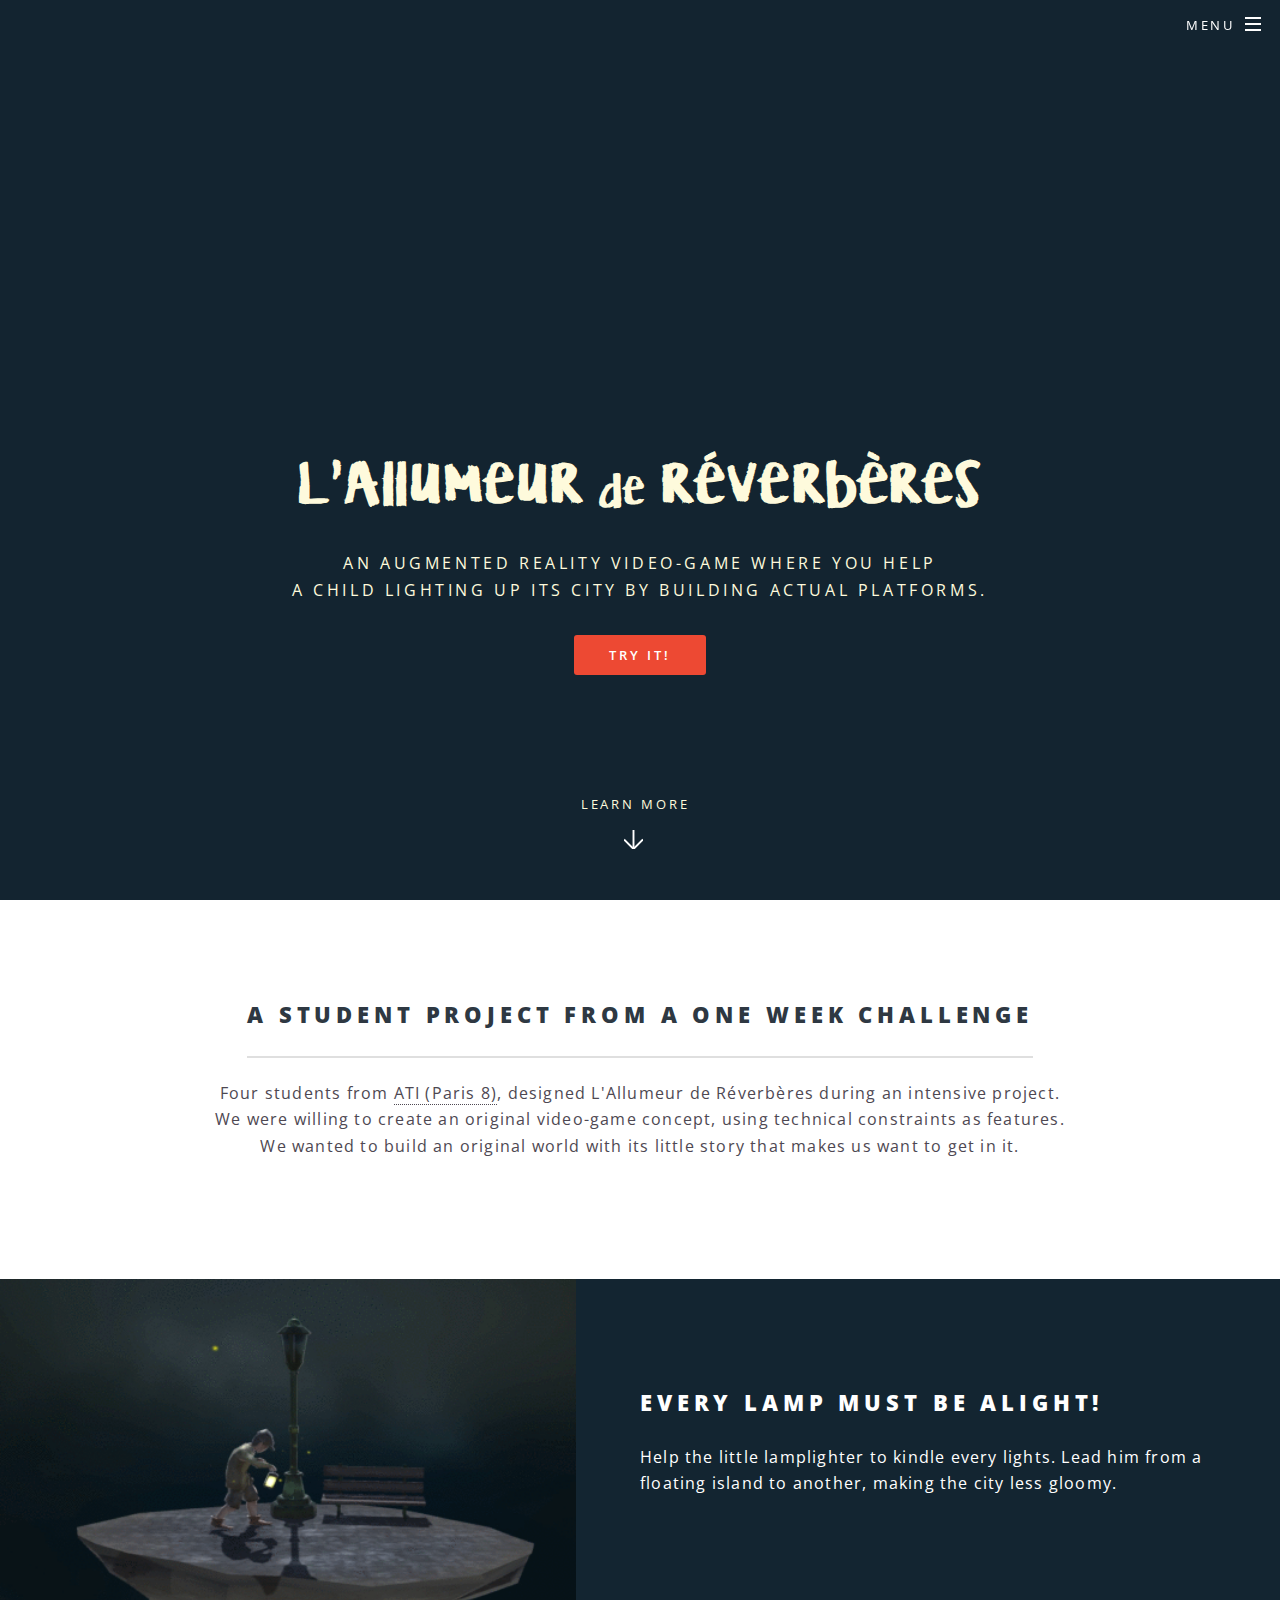
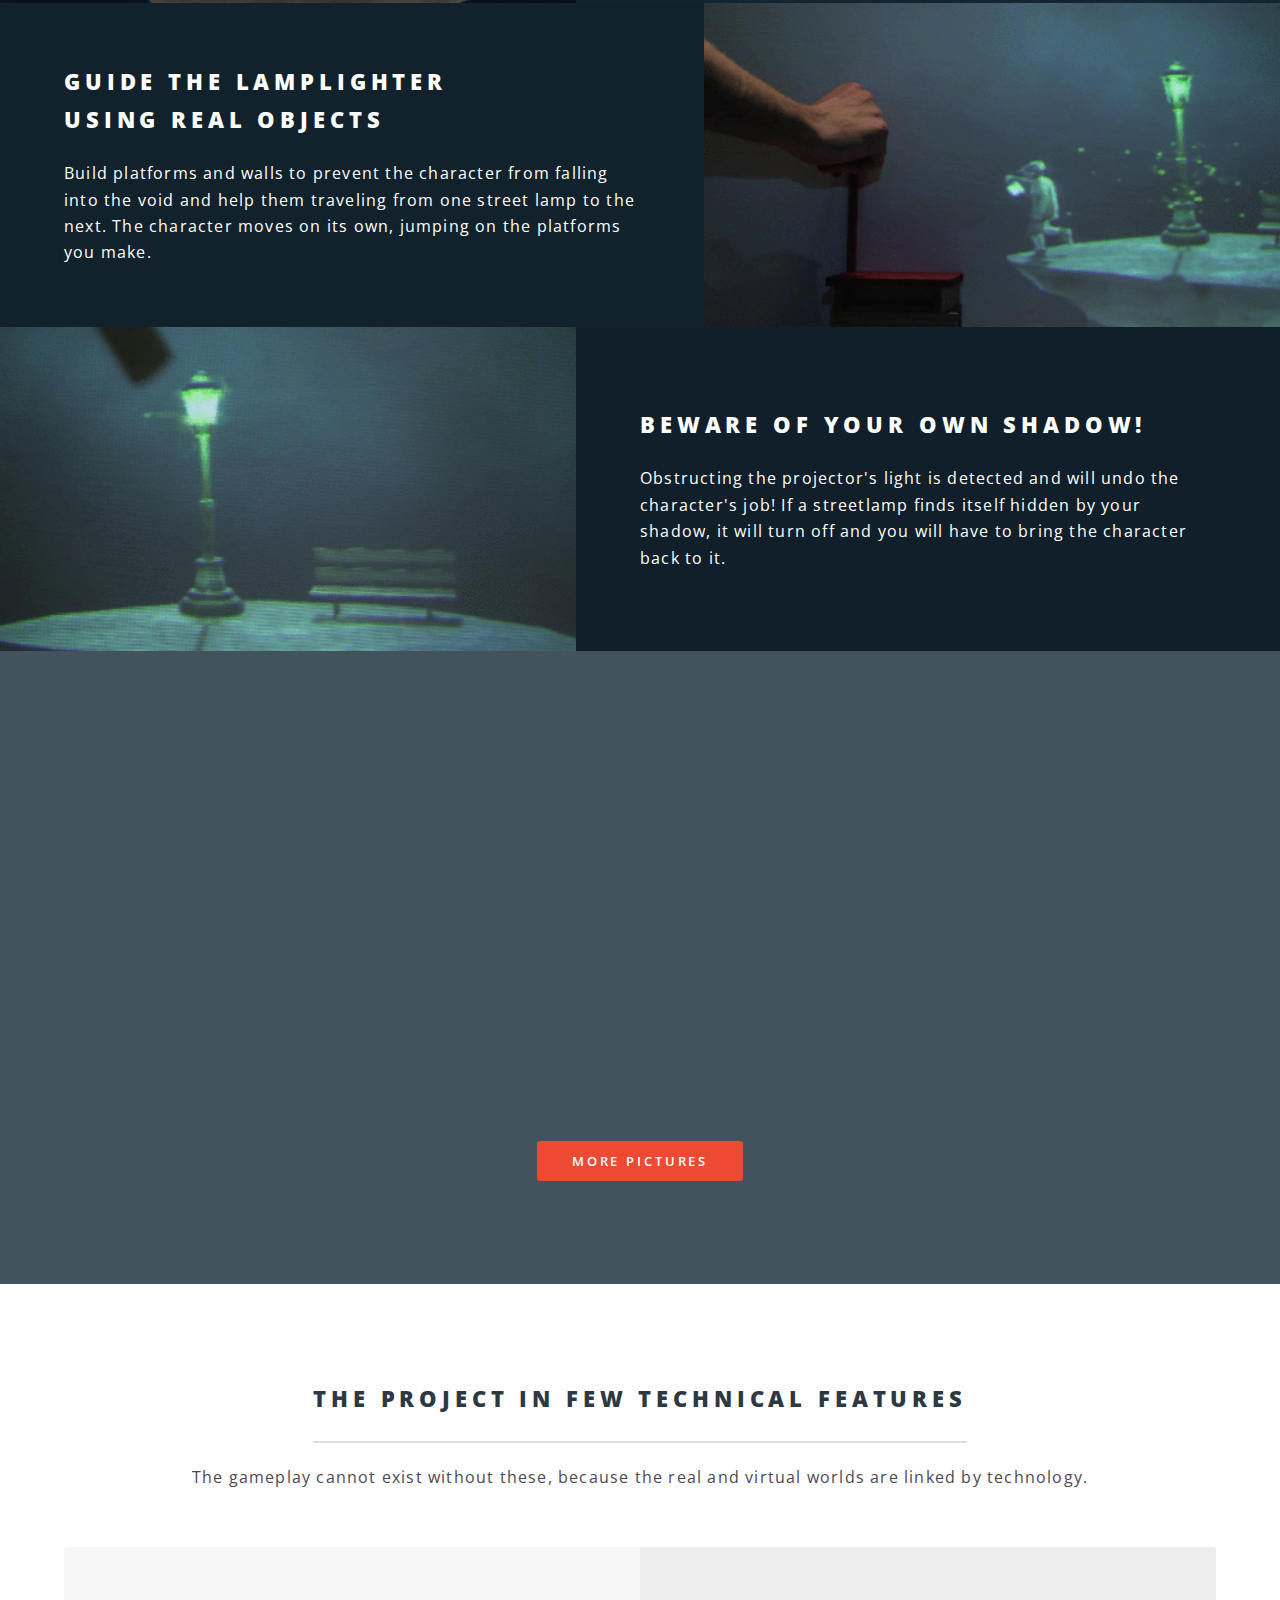
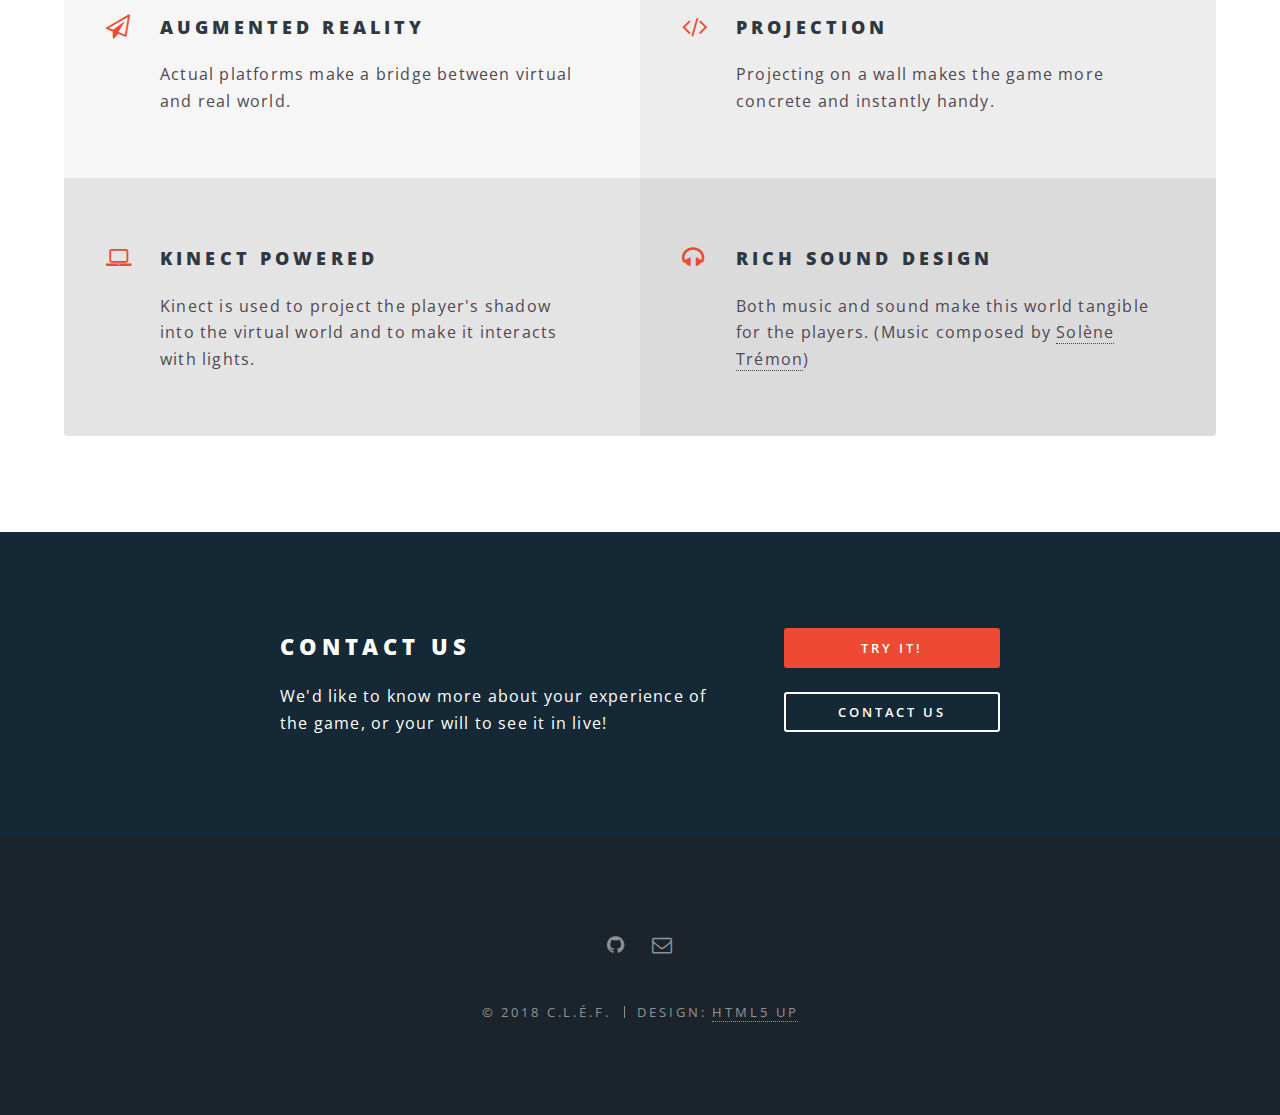
==== index.html @ 4278e93d "Add video" ====
<!DOCTYPE HTML>
<html>
	<head>
		<title>L'Allumeur de réverbères</title>
		<meta charset="utf-8" />
		<meta name="viewport" content="width=device-width, initial-scale=1" />
		<!--[if lte IE 8]><script src="assets/js/ie/html5shiv.js"></script><![endif]-->
		<link rel="stylesheet" href="assets/css/main.css" />
		<!--[if lte IE 8]><link rel="stylesheet" href="assets/css/ie8.css" /><![endif]-->
		<!--[if lte IE 9]><link rel="stylesheet" href="assets/css/ie9.css" /><![endif]-->

		<link rel="apple-touch-icon" sizes="120x120" href="/apple-touch-icon.png">
		<link rel="icon" type="image/png" sizes="32x32" href="/favicon-32x32.png">
		<link rel="icon" type="image/png" sizes="16x16" href="/favicon-16x16.png">
		<link rel="manifest" href="/site.webmanifest">
		<link rel="mask-icon" href="/safari-pinned-tab.svg" color="#27292b">
		<meta name="msapplication-TileColor" content="#27292b">
		<meta name="theme-color" content="#091026">
	</head>
	<body class="landing">

		<!-- Page Wrapper -->
			<div id="page-wrapper">

				<!-- Header -->
					<header id="header" class="alt">
						<h1><a href="index.html">L'Allumeur de réverbères</a></h1>
						<nav id="nav">
							<ul>
								<li class="special">
									<a href="#menu" class="menuToggle"><span>Menu</span></a>
									<div id="menu">
										<ul>
											<li><a href="index.html">Home</a></li>
											<li><a href="pictures.html">Pictures</a></li>
											<li><a href="tryit.html">Try it</a></li>
											<!--<li><a href="press.html">Press</a></li>-->
											<li><a href="index.html#cta">Contact</a></li>
										</ul>
									</div>
								</li>
							</ul>
						</nav>
					</header>

				<!-- Banner -->
					<section id="banner">
						<div class="inner">
							<h2>L'Allumeur <span class="smaller">de</span> réverbères</h2>
							<p>An augmented reality video-game where you help<br/>
							a child lighting up its city by building actual platforms.</p>
							<ul class="actions">
								<li><a href="tryit.html" class="button special">Try it!</a></li>
							</ul>
						</div>
						<a href="#one" class="more scrolly">Learn More</a>
					</section>

				<!-- One -->
					<section id="one" class="wrapper style5 special">
						<div class="inner">
							<header class="major">
								<h2>A student project from a one week challenge</h2>
								<p>Four students from <a href="http://www.ati-paris8.fr/">ATI (Paris 8)</a>, designed L'Allumeur de Réverbères during an intensive project.<br />
								We were willing to create an original video-game concept, using technical constraints as features.<br />
                                We wanted to build an original world with its little story that makes us want to get in it.</p>
							</header>
						</div>
					</section>

				<!-- Two -->
					<section id="two" class="wrapper alt style2">
						<section class="spotlight">
							<div class="image"><img src="images/allume.gif" alt="" /></div><div class="content">
								<h2>Every lamp must be alight!</h2>
								<p>Help the little lamplighter to kindle every lights. Lead him from a floating island to another, making the city less gloomy.</p>
							</div>
						</section>
						<section class="spotlight">
							<div class="image"><img src="images/demi-tour.gif" alt="" /></div><div class="content">
								<h2>Guide the lamplighter<br/>using real objects</h2>
								<p>Build platforms and walls to prevent the character from falling into the void and help them traveling from one street lamp to the next. The character moves on its own, jumping on the platforms you make.</p>
							</div>
						</section>
						<section class="spotlight">
							<div class="image"><img src="images/extinction.gif" alt="" /></div><div class="content">
								<h2>Beware of your own shadow!</h2>
								<p>Obstructing the projector's light is detected and will undo the character's job! If a streetlamp finds itself hidden by your shadow, it will turn off and you will have to bring the character back to it.</p>
							</div>
						</section>
					</section>

					<section id="two" class="wrapper special style4white">
						<section>
							<iframe src="https://player.vimeo.com/video/255038042" width="640" height="360" frameborder="0" webkitallowfullscreen mozallowfullscreen allowfullscreen></iframe>

							<p><br/><a href="pictures.html" class="button special">More Pictures</a></p>
						</section>
					</section>

				<!-- Three -->
					<section id="three" class="wrapper style5 special">
						<div class="inner">
							<header class="major">
								<h2>The project in few technical features</h2>
								<p>The gameplay cannot exist without these, because the real and virtual worlds are linked by technology.</p>
							</header>
							<ul class="features">
								<li class="icon fa-paper-plane-o">
									<h3>Augmented Reality</h3>
									<p>Actual platforms make a bridge between virtual and real world.</p>
								</li>
								<li class="icon fa-code">
									<h3>Projection</h3>
									<p>Projecting on a wall makes the game more concrete and instantly handy.</p>
								</li>
								<li class="icon fa-laptop">
									<h3>Kinect powered</h3>
									<p>Kinect is used to project the player's shadow into the virtual world and to make it interacts with lights.</p>
								</li>
								<li class="icon fa-headphones">
									<h3>Rich sound design</h3>
									<p>Both music and sound make this world tangible for the players. (Music composed by <a href="https://soundcloud.com/la-sauvage-music" >Solène Trémon</a>)</p>
								</li>
								<!--<li class="icon fa-heart-o">
									<h3>Aenean Primis</h3>
									<p>Augue consectetur sed interdum imperdiet et ipsum. Mauris lorem tincidunt nullam amet leo Aenean ligula consequat consequat.</p>
								</li>
								<li class="icon fa-flag-o">
									<h3>Tortor Ut</h3>
									<p>Augue consectetur sed interdum imperdiet et ipsum. Mauris lorem tincidunt nullam amet leo Aenean ligula consequat consequat.</p>
								</li>-->
							</ul>
						</div>
					</section>

				<!-- CTA -->
					<section id="cta" class="wrapper style4">
						<div class="inner">
							<header>
								<h2>Contact us</h2>
								<p>We'd like to know more about your experience of the game, or your will to see it in live!</p>
							</header>
							<ul class="actions vertical">
								<li><a href="#" class="button fit special">Try it!</a></li>
								<li><a href="mailto:elie.michel@exppad.com?subject=[Reverbere]" class="button fit">Contact us</a></li>
							</ul>
						</div>
					</section>

				<!-- Footer -->
					<footer id="footer">
						<ul class="icons">
							<li><a href="https://github.com/LAllumeurDeReverberes/Website" class="icon style2 fa-github"><span class="label">GitHub</span></a></li>
							<li><a href="mailto:elie.michel@exppad.com?subject=[Reverbere]" class="icon fa-envelope-o"><span class="label">Email</span></a></li>
						</ul>
						<ul class="copyright">
							<li>&copy; 2018 C.L.É.F.</li><li>Design: <a href="http://html5up.net">HTML5 UP</a></li>
						</ul>
					</footer>

			</div>

		<!-- Scripts -->
			<script src="assets/js/jquery.min.js"></script>
			<script src="assets/js/jquery.scrollex.min.js"></script>
			<script src="assets/js/jquery.scrolly.min.js"></script>
			<script src="assets/js/skel.min.js"></script>
			<script src="assets/js/util.js"></script>
			<!--[if lte IE 8]><script src="assets/js/ie/respond.min.js"></script><![endif]-->
			<script src="assets/js/main.js"></script>

	</body>
</html>
---- assets/css/main.css ----
@import url(font-awesome.min.css);
@import url(font-lifeismessy.css);
@import url(lightbox.css);
@import url("https://fonts.googleapis.com/css?family=Open+Sans:400,400italic,600,600italic,800,800italic");

/*
	Spectral by HTML5 UP
	html5up.net | @ajlkn
	Free for personal and commercial use under the CCA 3.0 license (html5up.net/license)
*/

/* Reset */

	html, body, div, span, applet, object, iframe, h1, h2, h3, h4, h5, h6, p, blockquote, pre, a, abbr, acronym, address, big, cite, code, del, dfn, em, img, ins, kbd, q, s, samp, small, strike, strong, sub, sup, tt, var, b, u, i, center, dl, dt, dd, ol, ul, li, fieldset, form, label, legend, table, caption, tbody, tfoot, thead, tr, th, td, article, aside, canvas, details, embed, figure, figcaption, footer, header, hgroup, menu, nav, output, ruby, section, summary, time, mark, audio, video {
		margin: 0;
		padding: 0;
		border: 0;
		font-size: 100%;
		font: inherit;
		vertical-align: baseline;
	}

	article, aside, details, figcaption, figure, footer, header, hgroup, menu, nav, section {
		display: block;
	}

	body {
		line-height: 1;
	}

	ol, ul {
		list-style: none;
	}

	blockquote, q {
		quotes: none;
	}

	blockquote:before, blockquote:after, q:before, q:after {
		content: '';
		content: none;
	}

	table {
		border-collapse: collapse;
		border-spacing: 0;
	}

	body {
		-webkit-text-size-adjust: none;
	}

/* Box Model */

	*, *:before, *:after {
		-moz-box-sizing: border-box;
		-webkit-box-sizing: border-box;
		box-sizing: border-box;
	}

/* Grid */

	.row {
		border-bottom: solid 1px transparent;
		-moz-box-sizing: border-box;
		-webkit-box-sizing: border-box;
		box-sizing: border-box;
	}

	.row > * {
		float: left;
		-moz-box-sizing: border-box;
		-webkit-box-sizing: border-box;
		box-sizing: border-box;
	}

	.row:after, .row:before {
		content: '';
		display: block;
		clear: both;
		height: 0;
	}

	.row.uniform > * > :first-child {
		margin-top: 0;
	}

	.row.uniform > * > :last-child {
		margin-bottom: 0;
	}

	.row.\30 \25 > * {
		padding: 0 0 0 0em;
	}

	.row.\30 \25 {
		margin: 0 0 -1px 0em;
	}

	.row.uniform.\30 \25 > * {
		padding: 0em 0 0 0em;
	}

	.row.uniform.\30 \25 {
		margin: 0em 0 -1px 0em;
	}

	.row > * {
		padding: 0 0 0 1.5em;
	}

	.row {
		margin: 0 0 -1px -1.5em;
	}

	.row.uniform > * {
		padding: 1.5em 0 0 1.5em;
	}

	.row.uniform {
		margin: -1.5em 0 -1px -1.5em;
	}

	.row.\32 00\25 > * {
		padding: 0 0 0 3em;
	}

	.row.\32 00\25 {
		margin: 0 0 -1px -3em;
	}

	.row.uniform.\32 00\25 > * {
		padding: 3em 0 0 3em;
	}

	.row.uniform.\32 00\25 {
		margin: -3em 0 -1px -3em;
	}

	.row.\31 50\25 > * {
		padding: 0 0 0 2.25em;
	}

	.row.\31 50\25 {
		margin: 0 0 -1px -2.25em;
	}

	.row.uniform.\31 50\25 > * {
		padding: 2.25em 0 0 2.25em;
	}

	.row.uniform.\31 50\25 {
		margin: -2.25em 0 -1px -2.25em;
	}

	.row.\35 0\25 > * {
		padding: 0 0 0 0.75em;
	}

	.row.\35 0\25 {
		margin: 0 0 -1px -0.75em;
	}

	.row.uniform.\35 0\25 > * {
		padding: 0.75em 0 0 0.75em;
	}

	.row.uniform.\35 0\25 {
		margin: -0.75em 0 -1px -0.75em;
	}

	.row.\32 5\25 > * {
		padding: 0 0 0 0.375em;
	}

	.row.\32 5\25 {
		margin: 0 0 -1px -0.375em;
	}

	.row.uniform.\32 5\25 > * {
		padding: 0.375em 0 0 0.375em;
	}

	.row.uniform.\32 5\25 {
		margin: -0.375em 0 -1px -0.375em;
	}

	.\31 2u, .\31 2u\24 {
		width: 100%;
		clear: none;
		margin-left: 0;
	}

	.\31 1u, .\31 1u\24 {
		width: 91.6666666667%;
		clear: none;
		margin-left: 0;
	}

	.\31 0u, .\31 0u\24 {
		width: 83.3333333333%;
		clear: none;
		margin-left: 0;
	}

	.\39 u, .\39 u\24 {
		width: 75%;
		clear: none;
		margin-left: 0;
	}

	.\38 u, .\38 u\24 {
		width: 66.6666666667%;
		clear: none;
		margin-left: 0;
	}

	.\37 u, .\37 u\24 {
		width: 58.3333333333%;
		clear: none;
		margin-left: 0;
	}

	.\36 u, .\36 u\24 {
		width: 50%;
		clear: none;
		margin-left: 0;
	}

	.\35 u, .\35 u\24 {
		width: 41.6666666667%;
		clear: none;
		margin-left: 0;
	}

	.\34 u, .\34 u\24 {
		width: 33.3333333333%;
		clear: none;
		margin-left: 0;
	}

	.\33 u, .\33 u\24 {
		width: 25%;
		clear: none;
		margin-left: 0;
	}

	.\32 u, .\32 u\24 {
		width: 16.6666666667%;
		clear: none;
		margin-left: 0;
	}

	.\31 u, .\31 u\24 {
		width: 8.3333333333%;
		clear: none;
		margin-left: 0;
	}

	.\31 2u\24 + *,
	.\31 1u\24 + *,
	.\31 0u\24 + *,
	.\39 u\24 + *,
	.\38 u\24 + *,
	.\37 u\24 + *,
	.\36 u\24 + *,
	.\35 u\24 + *,
	.\34 u\24 + *,
	.\33 u\24 + *,
	.\32 u\24 + *,
	.\31 u\24 + * {
		clear: left;
	}

	.\-11u {
		margin-left: 91.66667%;
	}

	.\-10u {
		margin-left: 83.33333%;
	}

	.\-9u {
		margin-left: 75%;
	}

	.\-8u {
		margin-left: 66.66667%;
	}

	.\-7u {
		margin-left: 58.33333%;
	}

	.\-6u {
		margin-left: 50%;
	}

	.\-5u {
		margin-left: 41.66667%;
	}

	.\-4u {
		margin-left: 33.33333%;
	}

	.\-3u {
		margin-left: 25%;
	}

	.\-2u {
		margin-left: 16.66667%;
	}

	.\-1u {
		margin-left: 8.33333%;
	}

	@media screen and (max-width: 1680px) {

		.row > * {
			padding: 0 0 0 1.5em;
		}

		.row {
			margin: 0 0 -1px -1.5em;
		}

		.row.uniform > * {
			padding: 1.5em 0 0 1.5em;
		}

		.row.uniform {
			margin: -1.5em 0 -1px -1.5em;
		}

		.row.\32 00\25 > * {
			padding: 0 0 0 3em;
		}

		.row.\32 00\25 {
			margin: 0 0 -1px -3em;
		}

		.row.uniform.\32 00\25 > * {
			padding: 3em 0 0 3em;
		}

		.row.uniform.\32 00\25 {
			margin: -3em 0 -1px -3em;
		}

		.row.\31 50\25 > * {
			padding: 0 0 0 2.25em;
		}

		.row.\31 50\25 {
			margin: 0 0 -1px -2.25em;
		}

		.row.uniform.\31 50\25 > * {
			padding: 2.25em 0 0 2.25em;
		}

		.row.uniform.\31 50\25 {
			margin: -2.25em 0 -1px -2.25em;
		}

		.row.\35 0\25 > * {
			padding: 0 0 0 0.75em;
		}

		.row.\35 0\25 {
			margin: 0 0 -1px -0.75em;
		}

		.row.uniform.\35 0\25 > * {
			padding: 0.75em 0 0 0.75em;
		}

		.row.uniform.\35 0\25 {
			margin: -0.75em 0 -1px -0.75em;
		}

		.row.\32 5\25 > * {
			padding: 0 0 0 0.375em;
		}

		.row.\32 5\25 {
			margin: 0 0 -1px -0.375em;
		}

		.row.uniform.\32 5\25 > * {
			padding: 0.375em 0 0 0.375em;
		}

		.row.uniform.\32 5\25 {
			margin: -0.375em 0 -1px -0.375em;
		}

		.\31 2u\28xlarge\29, .\31 2u\24\28xlarge\29 {
			width: 100%;
			clear: none;
			margin-left: 0;
		}

		.\31 1u\28xlarge\29, .\31 1u\24\28xlarge\29 {
			width: 91.6666666667%;
			clear: none;
			margin-left: 0;
		}

		.\31 0u\28xlarge\29, .\31 0u\24\28xlarge\29 {
			width: 83.3333333333%;
			clear: none;
			margin-left: 0;
		}

		.\39 u\28xlarge\29, .\39 u\24\28xlarge\29 {
			width: 75%;
			clear: none;
			margin-left: 0;
		}

		.\38 u\28xlarge\29, .\38 u\24\28xlarge\29 {
			width: 66.6666666667%;
			clear: none;
			margin-left: 0;
		}

		.\37 u\28xlarge\29, .\37 u\24\28xlarge\29 {
			width: 58.3333333333%;
			clear: none;
			margin-left: 0;
		}

		.\36 u\28xlarge\29, .\36 u\24\28xlarge\29 {
			width: 50%;
			clear: none;
			margin-left: 0;
		}

		.\35 u\28xlarge\29, .\35 u\24\28xlarge\29 {
			width: 41.6666666667%;
			clear: none;
			margin-left: 0;
		}

		.\34 u\28xlarge\29, .\34 u\24\28xlarge\29 {
			width: 33.3333333333%;
			clear: none;
			margin-left: 0;
		}

		.\33 u\28xlarge\29, .\33 u\24\28xlarge\29 {
			width: 25%;
			clear: none;
			margin-left: 0;
		}

		.\32 u\28xlarge\29, .\32 u\24\28xlarge\29 {
			width: 16.6666666667%;
			clear: none;
			margin-left: 0;
		}

		.\31 u\28xlarge\29, .\31 u\24\28xlarge\29 {
			width: 8.3333333333%;
			clear: none;
			margin-left: 0;
		}

		.\31 2u\24\28xlarge\29 + *,
		.\31 1u\24\28xlarge\29 + *,
		.\31 0u\24\28xlarge\29 + *,
		.\39 u\24\28xlarge\29 + *,
		.\38 u\24\28xlarge\29 + *,
		.\37 u\24\28xlarge\29 + *,
		.\36 u\24\28xlarge\29 + *,
		.\35 u\24\28xlarge\29 + *,
		.\34 u\24\28xlarge\29 + *,
		.\33 u\24\28xlarge\29 + *,
		.\32 u\24\28xlarge\29 + *,
		.\31 u\24\28xlarge\29 + * {
			clear: left;
		}

		.\-11u\28xlarge\29 {
			margin-left: 91.66667%;
		}

		.\-10u\28xlarge\29 {
			margin-left: 83.33333%;
		}

		.\-9u\28xlarge\29 {
			margin-left: 75%;
		}

		.\-8u\28xlarge\29 {
			margin-left: 66.66667%;
		}

		.\-7u\28xlarge\29 {
			margin-left: 58.33333%;
		}

		.\-6u\28xlarge\29 {
			margin-left: 50%;
		}

		.\-5u\28xlarge\29 {
			margin-left: 41.66667%;
		}

		.\-4u\28xlarge\29 {
			margin-left: 33.33333%;
		}

		.\-3u\28xlarge\29 {
			margin-left: 25%;
		}

		.\-2u\28xlarge\29 {
			margin-left: 16.66667%;
		}

		.\-1u\28xlarge\29 {
			margin-left: 8.33333%;
		}

	}

	@media screen and (max-width: 1280px) {

		.row > * {
			padding: 0 0 0 1.5em;
		}

		.row {
			margin: 0 0 -1px -1.5em;
		}

		.row.uniform > * {
			padding: 1.5em 0 0 1.5em;
		}

		.row.uniform {
			margin: -1.5em 0 -1px -1.5em;
		}

		.row.\32 00\25 > * {
			padding: 0 0 0 3em;
		}

		.row.\32 00\25 {
			margin: 0 0 -1px -3em;
		}

		.row.uniform.\32 00\25 > * {
			padding: 3em 0 0 3em;
		}

		.row.uniform.\32 00\25 {
			margin: -3em 0 -1px -3em;
		}

		.row.\31 50\25 > * {
			padding: 0 0 0 2.25em;
		}

		.row.\31 50\25 {
			margin: 0 0 -1px -2.25em;
		}

		.row.uniform.\31 50\25 > * {
			padding: 2.25em 0 0 2.25em;
		}

		.row.uniform.\31 50\25 {
			margin: -2.25em 0 -1px -2.25em;
		}

		.row.\35 0\25 > * {
			padding: 0 0 0 0.75em;
		}

		.row.\35 0\25 {
			margin: 0 0 -1px -0.75em;
		}

		.row.uniform.\35 0\25 > * {
			padding: 0.75em 0 0 0.75em;
		}

		.row.uniform.\35 0\25 {
			margin: -0.75em 0 -1px -0.75em;
		}

		.row.\32 5\25 > * {
			padding: 0 0 0 0.375em;
		}

		.row.\32 5\25 {
			margin: 0 0 -1px -0.375em;
		}

		.row.uniform.\32 5\25 > * {
			padding: 0.375em 0 0 0.375em;
		}

		.row.uniform.\32 5\25 {
			margin: -0.375em 0 -1px -0.375em;
		}

		.\31 2u\28large\29, .\31 2u\24\28large\29 {
			width: 100%;
			clear: none;
			margin-left: 0;
		}

		.\31 1u\28large\29, .\31 1u\24\28large\29 {
			width: 91.6666666667%;
			clear: none;
			margin-left: 0;
		}

		.\31 0u\28large\29, .\31 0u\24\28large\29 {
			width: 83.3333333333%;
			clear: none;
			margin-left: 0;
		}

		.\39 u\28large\29, .\39 u\24\28large\29 {
			width: 75%;
			clear: none;
			margin-left: 0;
		}

		.\38 u\28large\29, .\38 u\24\28large\29 {
			width: 66.6666666667%;
			clear: none;
			margin-left: 0;
		}

		.\37 u\28large\29, .\37 u\24\28large\29 {
			width: 58.3333333333%;
			clear: none;
			margin-left: 0;
		}

		.\36 u\28large\29, .\36 u\24\28large\29 {
			width: 50%;
			clear: none;
			margin-left: 0;
		}

		.\35 u\28large\29, .\35 u\24\28large\29 {
			width: 41.6666666667%;
			clear: none;
			margin-left: 0;
		}

		.\34 u\28large\29, .\34 u\24\28large\29 {
			width: 33.3333333333%;
			clear: none;
			margin-left: 0;
		}

		.\33 u\28large\29, .\33 u\24\28large\29 {
			width: 25%;
			clear: none;
			margin-left: 0;
		}

		.\32 u\28large\29, .\32 u\24\28large\29 {
			width: 16.6666666667%;
			clear: none;
			margin-left: 0;
		}

		.\31 u\28large\29, .\31 u\24\28large\29 {
			width: 8.3333333333%;
			clear: none;
			margin-left: 0;
		}

		.\31 2u\24\28large\29 + *,
		.\31 1u\24\28large\29 + *,
		.\31 0u\24\28large\29 + *,
		.\39 u\24\28large\29 + *,
		.\38 u\24\28large\29 + *,
		.\37 u\24\28large\29 + *,
		.\36 u\24\28large\29 + *,
		.\35 u\24\28large\29 + *,
		.\34 u\24\28large\29 + *,
		.\33 u\24\28large\29 + *,
		.\32 u\24\28large\29 + *,
		.\31 u\24\28large\29 + * {
			clear: left;
		}

		.\-11u\28large\29 {
			margin-left: 91.66667%;
		}

		.\-10u\28large\29 {
			margin-left: 83.33333%;
		}

		.\-9u\28large\29 {
			margin-left: 75%;
		}

		.\-8u\28large\29 {
			margin-left: 66.66667%;
		}

		.\-7u\28large\29 {
			margin-left: 58.33333%;
		}

		.\-6u\28large\29 {
			margin-left: 50%;
		}

		.\-5u\28large\29 {
			margin-left: 41.66667%;
		}

		.\-4u\28large\29 {
			margin-left: 33.33333%;
		}

		.\-3u\28large\29 {
			margin-left: 25%;
		}

		.\-2u\28large\29 {
			margin-left: 16.66667%;
		}

		.\-1u\28large\29 {
			margin-left: 8.33333%;
		}

	}

	@media screen and (max-width: 980px) {

		.row > * {
			padding: 0 0 0 1.5em;
		}

		.row {
			margin: 0 0 -1px -1.5em;
		}

		.row.uniform > * {
			padding: 1.5em 0 0 1.5em;
		}

		.row.uniform {
			margin: -1.5em 0 -1px -1.5em;
		}

		.row.\32 00\25 > * {
			padding: 0 0 0 3em;
		}

		.row.\32 00\25 {
			margin: 0 0 -1px -3em;
		}

		.row.uniform.\32 00\25 > * {
			padding: 3em 0 0 3em;
		}

		.row.uniform.\32 00\25 {
			margin: -3em 0 -1px -3em;
		}

		.row.\31 50\25 > * {
			padding: 0 0 0 2.25em;
		}

		.row.\31 50\25 {
			margin: 0 0 -1px -2.25em;
		}

		.row.uniform.\31 50\25 > * {
			padding: 2.25em 0 0 2.25em;
		}

		.row.uniform.\31 50\25 {
			margin: -2.25em 0 -1px -2.25em;
		}

		.row.\35 0\25 > * {
			padding: 0 0 0 0.75em;
		}

		.row.\35 0\25 {
			margin: 0 0 -1px -0.75em;
		}

		.row.uniform.\35 0\25 > * {
			padding: 0.75em 0 0 0.75em;
		}

		.row.uniform.\35 0\25 {
			margin: -0.75em 0 -1px -0.75em;
		}

		.row.\32 5\25 > * {
			padding: 0 0 0 0.375em;
		}

		.row.\32 5\25 {
			margin: 0 0 -1px -0.375em;
		}

		.row.uniform.\32 5\25 > * {
			padding: 0.375em 0 0 0.375em;
		}

		.row.uniform.\32 5\25 {
			margin: -0.375em 0 -1px -0.375em;
		}

		.\31 2u\28medium\29, .\31 2u\24\28medium\29 {
			width: 100%;
			clear: none;
			margin-left: 0;
		}

		.\31 1u\28medium\29, .\31 1u\24\28medium\29 {
			width: 91.6666666667%;
			clear: none;
			margin-left: 0;
		}

		.\31 0u\28medium\29, .\31 0u\24\28medium\29 {
			width: 83.3333333333%;
			clear: none;
			margin-left: 0;
		}

		.\39 u\28medium\29, .\39 u\24\28medium\29 {
			width: 75%;
			clear: none;
			margin-left: 0;
		}

		.\38 u\28medium\29, .\38 u\24\28medium\29 {
			width: 66.6666666667%;
			clear: none;
			margin-left: 0;
		}

		.\37 u\28medium\29, .\37 u\24\28medium\29 {
			width: 58.3333333333%;
			clear: none;
			margin-left: 0;
		}

		.\36 u\28medium\29, .\36 u\24\28medium\29 {
			width: 50%;
			clear: none;
			margin-left: 0;
		}

		.\35 u\28medium\29, .\35 u\24\28medium\29 {
			width: 41.6666666667%;
			clear: none;
			margin-left: 0;
		}

		.\34 u\28medium\29, .\34 u\24\28medium\29 {
			width: 33.3333333333%;
			clear: none;
			margin-left: 0;
		}

		.\33 u\28medium\29, .\33 u\24\28medium\29 {
			width: 25%;
			clear: none;
			margin-left: 0;
		}

		.\32 u\28medium\29, .\32 u\24\28medium\29 {
			width: 16.6666666667%;
			clear: none;
			margin-left: 0;
		}

		.\31 u\28medium\29, .\31 u\24\28medium\29 {
			width: 8.3333333333%;
			clear: none;
			margin-left: 0;
		}

		.\31 2u\24\28medium\29 + *,
		.\31 1u\24\28medium\29 + *,
		.\31 0u\24\28medium\29 + *,
		.\39 u\24\28medium\29 + *,
		.\38 u\24\28medium\29 + *,
		.\37 u\24\28medium\29 + *,
		.\36 u\24\28medium\29 + *,
		.\35 u\24\28medium\29 + *,
		.\34 u\24\28medium\29 + *,
		.\33 u\24\28medium\29 + *,
		.\32 u\24\28medium\29 + *,
		.\31 u\24\28medium\29 + * {
			clear: left;
		}

		.\-11u\28medium\29 {
			margin-left: 91.66667%;
		}

		.\-10u\28medium\29 {
			margin-left: 83.33333%;
		}

		.\-9u\28medium\29 {
			margin-left: 75%;
		}

		.\-8u\28medium\29 {
			margin-left: 66.66667%;
		}

		.\-7u\28medium\29 {
			margin-left: 58.33333%;
		}

		.\-6u\28medium\29 {
			margin-left: 50%;
		}

		.\-5u\28medium\29 {
			margin-left: 41.66667%;
		}

		.\-4u\28medium\29 {
			margin-left: 33.33333%;
		}

		.\-3u\28medium\29 {
			margin-left: 25%;
		}

		.\-2u\28medium\29 {
			margin-left: 16.66667%;
		}

		.\-1u\28medium\29 {
			margin-left: 8.33333%;
		}

	}

	@media screen and (max-width: 736px) {

		.row > * {
			padding: 0 0 0 1.5em;
		}

		.row {
			margin: 0 0 -1px -1.5em;
		}

		.row.uniform > * {
			padding: 1.5em 0 0 1.5em;
		}

		.row.uniform {
			margin: -1.5em 0 -1px -1.5em;
		}

		.row.\32 00\25 > * {
			padding: 0 0 0 3em;
		}

		.row.\32 00\25 {
			margin: 0 0 -1px -3em;
		}

		.row.uniform.\32 00\25 > * {
			padding: 3em 0 0 3em;
		}

		.row.uniform.\32 00\25 {
			margin: -3em 0 -1px -3em;
		}

		.row.\31 50\25 > * {
			padding: 0 0 0 2.25em;
		}

		.row.\31 50\25 {
			margin: 0 0 -1px -2.25em;
		}

		.row.uniform.\31 50\25 > * {
			padding: 2.25em 0 0 2.25em;
		}

		.row.uniform.\31 50\25 {
			margin: -2.25em 0 -1px -2.25em;
		}

		.row.\35 0\25 > * {
			padding: 0 0 0 0.75em;
		}

		.row.\35 0\25 {
			margin: 0 0 -1px -0.75em;
		}

		.row.uniform.\35 0\25 > * {
			padding: 0.75em 0 0 0.75em;
		}

		.row.uniform.\35 0\25 {
			margin: -0.75em 0 -1px -0.75em;
		}

		.row.\32 5\25 > * {
			padding: 0 0 0 0.375em;
		}

		.row.\32 5\25 {
			margin: 0 0 -1px -0.375em;
		}

		.row.uniform.\32 5\25 > * {
			padding: 0.375em 0 0 0.375em;
		}

		.row.uniform.\32 5\25 {
			margin: -0.375em 0 -1px -0.375em;
		}

		.\31 2u\28small\29, .\31 2u\24\28small\29 {
			width: 100%;
			clear: none;
			margin-left: 0;
		}

		.\31 1u\28small\29, .\31 1u\24\28small\29 {
			width: 91.6666666667%;
			clear: none;
			margin-left: 0;
		}

		.\31 0u\28small\29, .\31 0u\24\28small\29 {
			width: 83.3333333333%;
			clear: none;
			margin-left: 0;
		}

		.\39 u\28small\29, .\39 u\24\28small\29 {
			width: 75%;
			clear: none;
			margin-left: 0;
		}

		.\38 u\28small\29, .\38 u\24\28small\29 {
			width: 66.6666666667%;
			clear: none;
			margin-left: 0;
		}

		.\37 u\28small\29, .\37 u\24\28small\29 {
			width: 58.3333333333%;
			clear: none;
			margin-left: 0;
		}

		.\36 u\28small\29, .\36 u\24\28small\29 {
			width: 50%;
			clear: none;
			margin-left: 0;
		}

		.\35 u\28small\29, .\35 u\24\28small\29 {
			width: 41.6666666667%;
			clear: none;
			margin-left: 0;
		}

		.\34 u\28small\29, .\34 u\24\28small\29 {
			width: 33.3333333333%;
			clear: none;
			margin-left: 0;
		}

		.\33 u\28small\29, .\33 u\24\28small\29 {
			width: 25%;
			clear: none;
			margin-left: 0;
		}

		.\32 u\28small\29, .\32 u\24\28small\29 {
			width: 16.6666666667%;
			clear: none;
			margin-left: 0;
		}

		.\31 u\28small\29, .\31 u\24\28small\29 {
			width: 8.3333333333%;
			clear: none;
			margin-left: 0;
		}

		.\31 2u\24\28small\29 + *,
		.\31 1u\24\28small\29 + *,
		.\31 0u\24\28small\29 + *,
		.\39 u\24\28small\29 + *,
		.\38 u\24\28small\29 + *,
		.\37 u\24\28small\29 + *,
		.\36 u\24\28small\29 + *,
		.\35 u\24\28small\29 + *,
		.\34 u\24\28small\29 + *,
		.\33 u\24\28small\29 + *,
		.\32 u\24\28small\29 + *,
		.\31 u\24\28small\29 + * {
			clear: left;
		}

		.\-11u\28small\29 {
			margin-left: 91.66667%;
		}

		.\-10u\28small\29 {
			margin-left: 83.33333%;
		}

		.\-9u\28small\29 {
			margin-left: 75%;
		}

		.\-8u\28small\29 {
			margin-left: 66.66667%;
		}

		.\-7u\28small\29 {
			margin-left: 58.33333%;
		}

		.\-6u\28small\29 {
			margin-left: 50%;
		}

		.\-5u\28small\29 {
			margin-left: 41.66667%;
		}

		.\-4u\28small\29 {
			margin-left: 33.33333%;
		}

		.\-3u\28small\29 {
			margin-left: 25%;
		}

		.\-2u\28small\29 {
			margin-left: 16.66667%;
		}

		.\-1u\28small\29 {
			margin-left: 8.33333%;
		}

	}

	@media screen and (max-width: 480px) {

		.row > * {
			padding: 0 0 0 1.5em;
		}

		.row {
			margin: 0 0 -1px -1.5em;
		}

		.row.uniform > * {
			padding: 1.5em 0 0 1.5em;
		}

		.row.uniform {
			margin: -1.5em 0 -1px -1.5em;
		}

		.row.\32 00\25 > * {
			padding: 0 0 0 3em;
		}

		.row.\32 00\25 {
			margin: 0 0 -1px -3em;
		}

		.row.uniform.\32 00\25 > * {
			padding: 3em 0 0 3em;
		}

		.row.uniform.\32 00\25 {
			margin: -3em 0 -1px -3em;
		}

		.row.\31 50\25 > * {
			padding: 0 0 0 2.25em;
		}

		.row.\31 50\25 {
			margin: 0 0 -1px -2.25em;
		}

		.row.uniform.\31 50\25 > * {
			padding: 2.25em 0 0 2.25em;
		}

		.row.uniform.\31 50\25 {
			margin: -2.25em 0 -1px -2.25em;
		}

		.row.\35 0\25 > * {
			padding: 0 0 0 0.75em;
		}

		.row.\35 0\25 {
			margin: 0 0 -1px -0.75em;
		}

		.row.uniform.\35 0\25 > * {
			padding: 0.75em 0 0 0.75em;
		}

		.row.uniform.\35 0\25 {
			margin: -0.75em 0 -1px -0.75em;
		}

		.row.\32 5\25 > * {
			padding: 0 0 0 0.375em;
		}

		.row.\32 5\25 {
			margin: 0 0 -1px -0.375em;
		}

		.row.uniform.\32 5\25 > * {
			padding: 0.375em 0 0 0.375em;
		}

		.row.uniform.\32 5\25 {
			margin: -0.375em 0 -1px -0.375em;
		}

		.\31 2u\28xsmall\29, .\31 2u\24\28xsmall\29 {
			width: 100%;
			clear: none;
			margin-left: 0;
		}

		.\31 1u\28xsmall\29, .\31 1u\24\28xsmall\29 {
			width: 91.6666666667%;
			clear: none;
			margin-left: 0;
		}

		.\31 0u\28xsmall\29, .\31 0u\24\28xsmall\29 {
			width: 83.3333333333%;
			clear: none;
			margin-left: 0;
		}

		.\39 u\28xsmall\29, .\39 u\24\28xsmall\29 {
			width: 75%;
			clear: none;
			margin-left: 0;
		}

		.\38 u\28xsmall\29, .\38 u\24\28xsmall\29 {
			width: 66.6666666667%;
			clear: none;
			margin-left: 0;
		}

		.\37 u\28xsmall\29, .\37 u\24\28xsmall\29 {
			width: 58.3333333333%;
			clear: none;
			margin-left: 0;
		}

		.\36 u\28xsmall\29, .\36 u\24\28xsmall\29 {
			width: 50%;
			clear: none;
			margin-left: 0;
		}

		.\35 u\28xsmall\29, .\35 u\24\28xsmall\29 {
			width: 41.6666666667%;
			clear: none;
			margin-left: 0;
		}

		.\34 u\28xsmall\29, .\34 u\24\28xsmall\29 {
			width: 33.3333333333%;
			clear: none;
			margin-left: 0;
		}

		.\33 u\28xsmall\29, .\33 u\24\28xsmall\29 {
			width: 25%;
			clear: none;
			margin-left: 0;
		}

		.\32 u\28xsmall\29, .\32 u\24\28xsmall\29 {
			width: 16.6666666667%;
			clear: none;
			margin-left: 0;
		}

		.\31 u\28xsmall\29, .\31 u\24\28xsmall\29 {
			width: 8.3333333333%;
			clear: none;
			margin-left: 0;
		}

		.\31 2u\24\28xsmall\29 + *,
		.\31 1u\24\28xsmall\29 + *,
		.\31 0u\24\28xsmall\29 + *,
		.\39 u\24\28xsmall\29 + *,
		.\38 u\24\28xsmall\29 + *,
		.\37 u\24\28xsmall\29 + *,
		.\36 u\24\28xsmall\29 + *,
		.\35 u\24\28xsmall\29 + *,
		.\34 u\24\28xsmall\29 + *,
		.\33 u\24\28xsmall\29 + *,
		.\32 u\24\28xsmall\29 + *,
		.\31 u\24\28xsmall\29 + * {
			clear: left;
		}

		.\-11u\28xsmall\29 {
			margin-left: 91.66667%;
		}

		.\-10u\28xsmall\29 {
			margin-left: 83.33333%;
		}

		.\-9u\28xsmall\29 {
			margin-left: 75%;
		}

		.\-8u\28xsmall\29 {
			margin-left: 66.66667%;
		}

		.\-7u\28xsmall\29 {
			margin-left: 58.33333%;
		}

		.\-6u\28xsmall\29 {
			margin-left: 50%;
		}

		.\-5u\28xsmall\29 {
			margin-left: 41.66667%;
		}

		.\-4u\28xsmall\29 {
			margin-left: 33.33333%;
		}

		.\-3u\28xsmall\29 {
			margin-left: 25%;
		}

		.\-2u\28xsmall\29 {
			margin-left: 16.66667%;
		}

		.\-1u\28xsmall\29 {
			margin-left: 8.33333%;
		}

	}

/* Basic */

	@-ms-viewport {
		width: device-width;
	}

	body {
		background: #152835;
	}

		body.is-loading *, body.is-loading *:before, body.is-loading *:after {
			-moz-animation: none !important;
			-webkit-animation: none !important;
			-ms-animation: none !important;
			animation: none !important;
			-moz-transition: none !important;
			-webkit-transition: none !important;
			-ms-transition: none !important;
			transition: none !important;
		}

	body, input, select, textarea {
		color: #fff;
		font-family: "Open Sans", Helvetica, sans-serif;
		font-size: 15pt;
		font-weight: 400;
		letter-spacing: 0.075em;
		line-height: 1.65em;
	}

		@media screen and (max-width: 1680px) {

			body, input, select, textarea {
				font-size: 13pt;
			}

		}

		@media screen and (max-width: 1280px) {

			body, input, select, textarea {
				font-size: 12pt;
			}

		}

		@media screen and (max-width: 736px) {

			body, input, select, textarea {
				font-size: 11pt;
				letter-spacing: 0.0375em;
			}

		}

	a {
		-moz-transition: color 0.2s ease, border-bottom-color 0.2s ease;
		-webkit-transition: color 0.2s ease, border-bottom-color 0.2s ease;
		-ms-transition: color 0.2s ease, border-bottom-color 0.2s ease;
		transition: color 0.2s ease, border-bottom-color 0.2s ease;
		border-bottom: dotted 1px;
		color: inherit;
		text-decoration: none;
	}

		a:hover {
			border-bottom-color: transparent;
		}

	strong, b {
		color: #fff;
		font-weight: 600;
	}

	em, i {
		font-style: italic;
	}

	p {
		margin: 0 0 2em 0;
	}

	h1, h2, h3, h4, h5, h6 {
		color: #fff;
		font-weight: 800;
		letter-spacing: 0.225em;
		line-height: 1em;
		margin: 0 0 1em 0;
		text-transform: uppercase;
	}

		h1 a, h2 a, h3 a, h4 a, h5 a, h6 a {
			color: inherit;
			text-decoration: none;
		}

	h2 {
		font-size: 1.35em;
		line-height: 1.75em;
	}

		@media screen and (max-width: 736px) {

			h2 {
				font-size: 1.1em;
				line-height: 1.65em;
			}

		}

	h3 {
		font-size: 1.15em;
		line-height: 1.75em;
	}

		@media screen and (max-width: 736px) {

			h3 {
				font-size: 1em;
				line-height: 1.65em;
			}

		}

	h4 {
		font-size: 1em;
		line-height: 1.5em;
	}

	h5 {
		font-size: 0.8em;
		line-height: 1.5em;
	}

	h6 {
		font-size: 0.7em;
		line-height: 1.5em;
	}

	sub {
		font-size: 0.8em;
		position: relative;
		top: 0.5em;
	}

	sup {
		font-size: 0.8em;
		position: relative;
		top: -0.5em;
	}

	hr {
		border: 0;
		border-bottom: solid 2px #fff;
		margin: 3em 0;
	}

		hr.major {
			margin: 4.5em 0;
		}

	blockquote {
		border-left: solid 4px #fff;
		font-style: italic;
		margin: 0 0 2em 0;
		padding: 0.5em 0 0.5em 2em;
	}

	code {
		background: rgba(144, 144, 144, 0.25);
		border-radius: 3px;
		font-family: "Courier New", monospace;
		font-size: 0.9em;
		letter-spacing: 0;
		margin: 0 0.25em;
		padding: 0.25em 0.65em;
	}

	pre {
		-webkit-overflow-scrolling: touch;
		font-family: "Courier New", monospace;
		font-size: 0.9em;
		margin: 0 0 2em 0;
	}

		pre code {
			display: block;
			line-height: 1.75em;
			padding: 1em 1.5em;
			overflow-x: auto;
		}

	.align-left {
		text-align: left;
	}

	.align-center {
		text-align: center;
	}

	.align-right {
		text-align: right;
	}

/* Section/Article */

	section.special, article.special {
		text-align: center;
	}

	header p {
		color: rgba(255, 255, 255, 0.5);
		position: relative;
		top: -0.25em;
	}

	header h3 + p {
		font-size: 1.1em;
	}

	header h4 + p,
	header h5 + p,
	header h6 + p {
		font-size: 0.9em;
	}

	header.major {
		margin: 0 0 3.5em 0;
	}

		header.major h2, header.major h3, header.major h4, header.major h5, header.major h6 {
			border-bottom: solid 2px #fff;
			display: inline-block;
			padding-bottom: 1em;
			position: relative;
		}

			header.major h2:after, header.major h3:after, header.major h4:after, header.major h5:after, header.major h6:after {
				content: '';
				display: block;
				height: 1px;
			}

		header.major p {
			color: #fff;
			top: 0;
		}

		@media screen and (max-width: 736px) {

			header.major {
				margin: 0 0 2em 0;
			}

		}

	@media screen and (max-width: 980px) {

		header br {
			display: none;
		}

	}

/* Form */

	form {
		margin: 0 0 2em 0;
	}

	label {
		color: #fff;
		display: block;
		font-size: 0.9em;
		font-weight: 600;
		margin: 0 0 1em 0;
	}

	input[type="text"],
	input[type="password"],
	input[type="email"],
	select,
	textarea {
		-moz-appearance: none;
		-webkit-appearance: none;
		-ms-appearance: none;
		appearance: none;
		background: rgba(144, 144, 144, 0.25);
		border-radius: 3px;
		border: none;
		color: inherit;
		display: block;
		outline: 0;
		padding: 0 1em;
		text-decoration: none;
		width: 100%;
	}

		input[type="text"]:invalid,
		input[type="password"]:invalid,
		input[type="email"]:invalid,
		select:invalid,
		textarea:invalid {
			box-shadow: none;
		}

		input[type="text"]:focus,
		input[type="password"]:focus,
		input[type="email"]:focus,
		select:focus,
		textarea:focus {
			box-shadow: 0 0 0 2px #dbd0ab;
		}

	.select-wrapper {
		text-decoration: none;
		display: block;
		position: relative;
	}

		.select-wrapper:before {
			-moz-osx-font-smoothing: grayscale;
			-webkit-font-smoothing: antialiased;
			font-family: FontAwesome;
			font-style: normal;
			font-weight: normal;
			text-transform: none !important;
		}

		.select-wrapper:before {
			-moz-pointer-events: none;
			-webkit-pointer-events: none;
			-ms-pointer-events: none;
			pointer-events: none;
			color: #fff;
			content: '\f078';
			display: block;
			height: 2.75em;
			line-height: 2.75em;
			position: absolute;
			right: 0;
			text-align: center;
			top: 0;
			width: 2.75em;
		}

		.select-wrapper select::-ms-expand {
			display: none;
		}

	input[type="text"],
	input[type="password"],
	input[type="email"],
	select {
		height: 2.75em;
	}

	textarea {
		padding: 0.75em 1em;
	}

	input[type="checkbox"],
	input[type="radio"] {
		-moz-appearance: none;
		-webkit-appearance: none;
		-ms-appearance: none;
		appearance: none;
		display: block;
		float: left;
		margin-right: -2em;
		opacity: 0;
		width: 1em;
		z-index: -1;
	}

		input[type="checkbox"] + label,
		input[type="radio"] + label {
			text-decoration: none;
			color: #fff;
			cursor: pointer;
			display: inline-block;
			font-size: 1em;
			font-weight: 400;
			padding-left: 2.4em;
			padding-right: 0.75em;
			position: relative;
		}

			input[type="checkbox"] + label:before,
			input[type="radio"] + label:before {
				-moz-osx-font-smoothing: grayscale;
				-webkit-font-smoothing: antialiased;
				font-family: FontAwesome;
				font-style: normal;
				font-weight: normal;
				text-transform: none !important;
			}

			input[type="checkbox"] + label:before,
			input[type="radio"] + label:before {
				background: rgba(144, 144, 144, 0.25);
				border-radius: 3px;
				content: '';
				display: inline-block;
				height: 1.65em;
				left: 0;
				line-height: 1.58125em;
				position: absolute;
				text-align: center;
				top: 0;
				width: 1.65em;
			}

		input[type="checkbox"]:checked + label:before,
		input[type="radio"]:checked + label:before {
			background: #152835;
			color: #fff;
			content: '\f00c';
		}

		input[type="checkbox"]:focus + label:before,
		input[type="radio"]:focus + label:before {
			box-shadow: 0 0 0 2px #dbd0ab;
		}

	input[type="checkbox"] + label:before {
		border-radius: 3px;
	}

	input[type="radio"] + label:before {
		border-radius: 100%;
	}

	::-webkit-input-placeholder {
		color: rgba(255, 255, 255, 0.5) !important;
		opacity: 1.0;
	}

	:-moz-placeholder {
		color: rgba(255, 255, 255, 0.5) !important;
		opacity: 1.0;
	}

	::-moz-placeholder {
		color: rgba(255, 255, 255, 0.5) !important;
		opacity: 1.0;
	}

	:-ms-input-placeholder {
		color: rgba(255, 255, 255, 0.5) !important;
		opacity: 1.0;
	}

	.formerize-placeholder {
		color: rgba(255, 255, 255, 0.5) !important;
		opacity: 1.0;
	}

/* Box */

	.box {
		border-radius: 3px;
		border: solid 2px #fff;
		margin-bottom: 2em;
		padding: 1.5em;
	}

		.box > :last-child,
		.box > :last-child > :last-child,
		.box > :last-child > :last-child > :last-child {
			margin-bottom: 0;
		}

		.box.alt {
			border: 0;
			border-radius: 0;
			padding: 0;
		}

/* Icon */

	.icon {
		text-decoration: none;
		border-bottom: none;
		position: relative;
	}

		.icon:before {
			-moz-osx-font-smoothing: grayscale;
			-webkit-font-smoothing: antialiased;
			font-family: FontAwesome;
			font-style: normal;
			font-weight: normal;
			text-transform: none !important;
		}

		.icon > .label {
			display: none;
		}

		.icon.major {
			-moz-transform: rotate(-45deg);
			-webkit-transform: rotate(-45deg);
			-ms-transform: rotate(-45deg);
			transform: rotate(-45deg);
			border-radius: 3px;
			border: solid 2px #fff;
			display: inline-block;
			font-size: 1.35em;
			height: calc(3em + 2px);
			line-height: 3em;
			text-align: center;
			width: calc(3em + 2px);
		}

			.icon.major:before {
				-moz-transform: rotate(45deg);
				-webkit-transform: rotate(45deg);
				-ms-transform: rotate(45deg);
				transform: rotate(45deg);
				display: inline-block;
				font-size: 1.5em;
			}

			@media screen and (max-width: 736px) {

				.icon.major {
					font-size: 1em;
				}

			}

		.icon.style1 {
			color: #ed4933;
		}

		.icon.style2 {
			color: #00f0ff;
		}

		.icon.style3 {
			color: #76ddff;
		}

/* Image */

	.image {
		border-radius: 3px;
		border: 0;
		display: inline-block;
		position: relative;
	}

		.image img {
			border-radius: 3px;
			display: block;
		}

		.image.left {
			float: left;
			margin: 0 2em 2em 0;
			top: 0.25em;
		}

		.image.right {
			float: right;
			margin: 0 0 2em 2em;
			top: 0.25em;
		}

		.image.left, .image.right {
			max-width: 40%;
		}

			.image.left img, .image.right img {
				width: 100%;
			}

		.image.fit {
			display: block;
			margin: 0 0 2em 0;
			width: 100%;
		}

			.image.fit img {
				width: 100%;
			}

/* List */

	ol {
		list-style: decimal;
		margin: 0 0 2em 0;
		padding-left: 1.25em;
	}

		ol li {
			padding-left: 0.25em;
		}

	ul {
		list-style: disc;
		margin: 0 0 2em 0;
		padding-left: 1em;
	}

		ul li {
			padding-left: 0.5em;
		}

		ul.alt {
			list-style: none;
			padding-left: 0;
		}

			ul.alt li {
				border-top: solid 1px #fff;
				padding: 0.5em 0;
			}

				ul.alt li:first-child {
					border-top: 0;
					padding-top: 0;
				}

		ul.icons {
			cursor: default;
			list-style: none;
			padding-left: 0;
		}

			ul.icons li {
				display: inline-block;
				padding: 0 1em 0 0;
			}

				ul.icons li:last-child {
					padding-right: 0 !important;
				}

			ul.icons.major {
				padding: 1em 0;
			}

				ul.icons.major li {
					padding-right: 3.5em;
				}

					@media screen and (max-width: 736px) {

						ul.icons.major li {
							padding: 0 1em !important;
						}

					}

		ul.actions {
			cursor: default;
			list-style: none;
			padding-left: 0;
		}

			ul.actions li {
				display: inline-block;
				padding: 0 1.5em 0 0;
				vertical-align: middle;
			}

				ul.actions li:last-child {
					padding-right: 0;
				}

			ul.actions.small li {
				padding: 0 0.75em 0 0;
			}

			ul.actions.vertical li {
				display: block;
				padding: 1.5em 0 0 0;
			}

				ul.actions.vertical li:first-child {
					padding-top: 0;
				}

				ul.actions.vertical li > * {
					margin-bottom: 0;
				}

			ul.actions.vertical.small li {
				padding: 0.75em 0 0 0;
			}

				ul.actions.vertical.small li:first-child {
					padding-top: 0;
				}

			ul.actions.fit {
				display: table;
				margin-left: -1.5em;
				padding: 0;
				table-layout: fixed;
				width: calc(100% + 1.5em);
			}

				ul.actions.fit li {
					display: table-cell;
					padding: 0 0 0 1.5em;
				}

					ul.actions.fit li > * {
						margin-bottom: 0;
					}

				ul.actions.fit.small {
					margin-left: -0.75em;
					width: calc(100% + 0.75em);
				}

					ul.actions.fit.small li {
						padding: 0 0 0 0.75em;
					}

			@media screen and (max-width: 736px) {

				ul.actions li {
					display: block;
					padding: 1em 0 0 0;
					text-align: center;
					width: 100%;
				}

					ul.actions li:first-child {
						padding-top: 0;
					}

					ul.actions li > * {
						margin: 0 auto !important;
						max-width: 30em;
						width: 100%;
					}

						ul.actions li > *.icon:before {
							margin-left: -1em;
						}

				ul.actions.small li {
					padding: 0.5em 0 0 0;
				}

					ul.actions.small li:first-child {
						padding-top: 0;
					}

			}

	dl {
		margin: 0 0 2em 0;
	}

/* Table */

	.table-wrapper {
		-webkit-overflow-scrolling: touch;
		overflow-x: auto;
	}

	table {
		margin: 0 0 2em 0;
		width: 100%;
	}

		table tbody tr {
			border: solid 1px #fff;
			border-left: 0;
			border-right: 0;
		}

			table tbody tr:nth-child(2n + 1) {
				background-color: rgba(144, 144, 144, 0.25);
			}

		table td {
			padding: 0.75em 0.75em;
		}

		table th {
			color: #fff;
			font-size: 0.9em;
			font-weight: 600;
			padding: 0 0.75em 0.75em 0.75em;
			text-align: left;
		}

		table thead {
			border-bottom: solid 2px #fff;
		}

		table tfoot {
			border-top: solid 2px #fff;
		}

		table.alt {
			border-collapse: separate;
		}

			table.alt tbody tr td {
				border: solid 1px #fff;
				border-left-width: 0;
				border-top-width: 0;
			}

				table.alt tbody tr td:first-child {
					border-left-width: 1px;
				}

			table.alt tbody tr:first-child td {
				border-top-width: 1px;
			}

			table.alt thead {
				border-bottom: 0;
			}

			table.alt tfoot {
				border-top: 0;
			}

/* Button */

	input[type="submit"],
	input[type="reset"],
	input[type="button"],
	button,
	.button {
		-moz-appearance: none;
		-webkit-appearance: none;
		-ms-appearance: none;
		appearance: none;
		-moz-transition: background-color 0.2s ease-in-out, color 0.2s ease-in-out;
		-webkit-transition: background-color 0.2s ease-in-out, color 0.2s ease-in-out;
		-ms-transition: background-color 0.2s ease-in-out, color 0.2s ease-in-out;
		transition: background-color 0.2s ease-in-out, color 0.2s ease-in-out;
		background-color: transparent;
		border-radius: 3px;
		border: 0;
		box-shadow: inset 0 0 0 2px #fff;
		color: #fff;
		cursor: pointer;
		display: inline-block;
		font-size: 0.8em;
		font-weight: 600;
		height: 3.125em;
		letter-spacing: 0.225em;
		line-height: 3.125em;
		padding: 0 2.75em;
		text-align: center;
		text-decoration: none;
		text-transform: uppercase;
		white-space: nowrap;
		overflow: hidden;
		text-overflow: ellipsis;
	}

		input[type="submit"]:hover,
		input[type="reset"]:hover,
		input[type="button"]:hover,
		button:hover,
		.button:hover {
			background-color: rgba(144, 144, 144, 0.25);
		}

		input[type="submit"]:active,
		input[type="reset"]:active,
		input[type="button"]:active,
		button:active,
		.button:active {
			background-color: rgba(144, 144, 144, 0.5);
		}

		input[type="submit"].icon:before,
		input[type="reset"].icon:before,
		input[type="button"].icon:before,
		button.icon:before,
		.button.icon:before {
			margin-right: 0.5em;
		}

		input[type="submit"].fit,
		input[type="reset"].fit,
		input[type="button"].fit,
		button.fit,
		.button.fit {
			display: block;
			margin: 0 0 1em 0;
			width: 100%;
		}

		input[type="submit"].small,
		input[type="reset"].small,
		input[type="button"].small,
		button.small,
		.button.small {
			font-size: 0.8em;
		}

		input[type="submit"].big,
		input[type="reset"].big,
		input[type="button"].big,
		button.big,
		.button.big {
			font-size: 1.35em;
		}

		input[type="submit"].special,
		input[type="reset"].special,
		input[type="button"].special,
		button.special,
		.button.special {
			background-color: #ed4933;
			box-shadow: none !important;
			color: #ffffff !important;
		}

			input[type="submit"].special:hover,
			input[type="reset"].special:hover,
			input[type="button"].special:hover,
			button.special:hover,
			.button.special:hover {
				background-color: #ef5e4a !important;
			}

			input[type="submit"].special:active,
			input[type="reset"].special:active,
			input[type="button"].special:active,
			button.special:active,
			.button.special:active {
				background-color: #eb341c !important;
			}

		input[type="submit"].disabled, input[type="submit"]:disabled,
		input[type="reset"].disabled,
		input[type="reset"]:disabled,
		input[type="button"].disabled,
		input[type="button"]:disabled,
		button.disabled,
		button:disabled,
		.button.disabled,
		.button:disabled {
			-moz-pointer-events: none;
			-webkit-pointer-events: none;
			-ms-pointer-events: none;
			pointer-events: none;
			opacity: 0.25;
		}

		@media screen and (max-width: 736px) {

			input[type="submit"],
			input[type="reset"],
			input[type="button"],
			button,
			.button {
				height: 3.75em;
				line-height: 3.75em;
			}

		}

/* Features */

	.features {
		display: -moz-flex;
		display: -webkit-flex;
		display: -ms-flex;
		display: flex;
		-moz-flex-wrap: wrap;
		-webkit-flex-wrap: wrap;
		-ms-flex-wrap: wrap;
		flex-wrap: wrap;
		-moz-justify-content: center;
		-webkit-justify-content: center;
		-ms-justify-content: center;
		justify-content: center;
		list-style: none;
		padding: 0;
		width: 100%;
	}

		.features li {
			padding: 4em 4em 2em 6em ;
			display: block;
			position: relative;
			text-align: left;
			width: 50%;
		}

			.features li:nth-child(1) {
				background-color: rgba(0, 0, 0, 0.035);
			}

			.features li:nth-child(2) {
				background-color: rgba(0, 0, 0, 0.07);
			}

			.features li:nth-child(3) {
				background-color: rgba(0, 0, 0, 0.105);
			}

			.features li:nth-child(4) {
				background-color: rgba(0, 0, 0, 0.14);
			}

			.features li:nth-child(5) {
				background-color: rgba(0, 0, 0, 0.175);
			}

			.features li:nth-child(6) {
				background-color: rgba(0, 0, 0, 0.21);
			}

			.features li:nth-child(7) {
				background-color: rgba(0, 0, 0, 0.245);
			}

			.features li:nth-child(8) {
				background-color: rgba(0, 0, 0, 0.28);
			}

			.features li:nth-child(9) {
				background-color: rgba(0, 0, 0, 0.315);
			}

			.features li:nth-child(10) {
				background-color: rgba(0, 0, 0, 0.35);
			}

			.features li:before {
				display: block;
				color: #ed4933;
				position: absolute;
				left: 1.75em;
				top: 2.75em;
				font-size: 1.5em;
			}

			.features li:nth-child(1) {
				border-top-left-radius: 3px;
			}

			.features li:nth-child(2) {
				border-top-right-radius: 3px;
			}

			.features li:nth-last-child(1) {
				border-bottom-right-radius: 3px;
			}

			.features li:nth-last-child(2) {
				border-bottom-left-radius: 3px;
			}

			@media screen and (max-width: 980px) {

				.features li {
					padding: 3em 2em 1em 2em ;
					text-align: center;
				}

					.features li:before {
						left: 0;
						margin: 0 0 1em 0;
						position: relative;
						top: 0;
					}

			}

			@media screen and (max-width: 736px) {

				.features li {
					padding: 3em 0 1em 0 ;
					background-color: transparent !important;
					border-top: solid 2px #fff;
					width: 100%;
				}

					.features li:first-child {
						border-top: 0;
					}

			}

/* Spotlight */

	.spotlight {
		-moz-align-items: center;
		-webkit-align-items: center;
		-ms-align-items: center;
		align-items: center;
		display: -moz-flex;
		display: -webkit-flex;
		display: -ms-flex;
		display: flex;
	}

		.spotlight .image {
			-moz-order: 1;
			-webkit-order: 1;
			-ms-order: 1;
			order: 1;
			border-radius: 0;
			width: 40%;
		}

			.spotlight .image img {
				border-radius: 0;
				width: 100%;
			}

		.spotlight .content {
			padding: 2em 4em 0.1em 4em ;
			-moz-order: 2;
			-webkit-order: 2;
			-ms-order: 2;
			order: 2;
			max-width: 48em;
			width: 60%;
		}

		.spotlight:nth-child(2n) {
			-moz-flex-direction: row-reverse;
			-webkit-flex-direction: row-reverse;
			-ms-flex-direction: row-reverse;
			flex-direction: row-reverse;
		}

		.spotlight:nth-child(1) {
			background-color: rgba(0, 0, 0, 0.075);
		}

		.spotlight:nth-child(2) {
			background-color: rgba(0, 0, 0, 0.15);
		}

		.spotlight:nth-child(3) {
			background-color: rgba(0, 0, 0, 0.225);
		}

		.spotlight:nth-child(4) {
			background-color: rgba(0, 0, 0, 0.3);
		}

		.spotlight:nth-child(5) {
			background-color: rgba(0, 0, 0, 0.375);
		}

		.spotlight:nth-child(6) {
			background-color: rgba(0, 0, 0, 0.45);
		}

		.spotlight:nth-child(7) {
			background-color: rgba(0, 0, 0, 0.525);
		}

		.spotlight:nth-child(8) {
			background-color: rgba(0, 0, 0, 0.6);
		}

		.spotlight:nth-child(9) {
			background-color: rgba(0, 0, 0, 0.675);
		}

		.spotlight:nth-child(10) {
			background-color: rgba(0, 0, 0, 0.75);
		}

		@media screen and (max-width: 1280px) {

			.spotlight .image {
				width: 45%;
			}

			.spotlight .content {
				width: 55%;
			}

		}

		@media screen and (max-width: 980px) {

			.spotlight {
				display: block;
			}

				.spotlight br {
					display: none;
				}

				.spotlight .image {
					width: 100%;
				}

				.spotlight .content {
					padding: 4em 3em 2em 3em ;
					max-width: none;
					text-align: center;
					width: 100%;
				}

		}

		@media screen and (max-width: 736px) {

			.spotlight .content {
				padding: 3em 2em 1em 2em ;
			}

		}

/* Wrapper */

	.wrapper {
		padding: 6em 0 4em 0 ;
	}

		.wrapper > .inner {
			width: 60em;
			margin: 0 auto;
		}

			@media screen and (max-width: 1280px) {

				.wrapper > .inner {
					width: 90%;
				}

			}

			@media screen and (max-width: 980px) {

				.wrapper > .inner {
					width: 100%;
				}

			}

		.wrapper.alt {
			padding: 0;
		}

		.wrapper.style1 {
			background-color: #dbd0ab;
			color: #c7ebe8;
		}

			.wrapper.style1 strong, .wrapper.style1 b {
				color: #ffffff;
			}

			.wrapper.style1 h2, .wrapper.style1 h3, .wrapper.style1 h4, .wrapper.style1 h5, .wrapper.style1 h6 {
				color: #ffffff;
			}

			.wrapper.style1 hr {
				border-color: rgba(0, 0, 0, 0.125);
			}

			.wrapper.style1 blockquote {
				border-color: rgba(0, 0, 0, 0.125);
			}

			.wrapper.style1 code {
				background: rgba(255, 255, 255, 0.075);
			}

			.wrapper.style1 header p {
				color: #a6e0db;
			}

			.wrapper.style1 header.major h2, .wrapper.style1 header.major h3, .wrapper.style1 header.major h4, .wrapper.style1 header.major h5, .wrapper.style1 header.major h6 {
				border-color: rgba(0, 0, 0, 0.125);
			}

			.wrapper.style1 header.major p {
				color: #c7ebe8;
			}

			.wrapper.style1 label {
				color: #ffffff;
			}

			.wrapper.style1 input[type="text"],
			.wrapper.style1 input[type="password"],
			.wrapper.style1 input[type="email"],
			.wrapper.style1 select,
			.wrapper.style1 textarea {
				background: rgba(255, 255, 255, 0.075);
			}

			.wrapper.style1 .select-wrapper:before {
				color: rgba(0, 0, 0, 0.125);
			}

			.wrapper.style1 input[type="checkbox"] + label,
			.wrapper.style1 input[type="radio"] + label {
				color: #c7ebe8;
			}

				.wrapper.style1 input[type="checkbox"] + label:before,
				.wrapper.style1 input[type="radio"] + label:before {
					background: rgba(255, 255, 255, 0.075);
				}

			.wrapper.style1 input[type="checkbox"]:checked + label:before,
			.wrapper.style1 input[type="radio"]:checked + label:before {
				background: #ffffff;
				color: #dbd0ab;
			}

			.wrapper.style1 ::-webkit-input-placeholder {
				color: #a6e0db !important;
			}

			.wrapper.style1 :-moz-placeholder {
				color: #a6e0db !important;
			}

			.wrapper.style1 ::-moz-placeholder {
				color: #a6e0db !important;
			}

			.wrapper.style1 :-ms-input-placeholder {
				color: #a6e0db !important;
			}

			.wrapper.style1 .formerize-placeholder {
				color: #a6e0db !important;
			}

			.wrapper.style1 .icon.major {
				border-color: rgba(0, 0, 0, 0.125);
			}

			.wrapper.style1 ul.alt li {
				border-color: rgba(0, 0, 0, 0.125);
			}

			.wrapper.style1 table tbody tr {
				border-color: rgba(0, 0, 0, 0.125);
			}

				.wrapper.style1 table tbody tr:nth-child(2n + 1) {
					background-color: rgba(255, 255, 255, 0.075);
				}

			.wrapper.style1 table th {
				color: #ffffff;
			}

			.wrapper.style1 table thead {
				border-color: rgba(0, 0, 0, 0.125);
			}

			.wrapper.style1 table tfoot {
				border-color: rgba(0, 0, 0, 0.125);
			}

			.wrapper.style1 table.alt tbody tr td {
				border-color: rgba(0, 0, 0, 0.125);
			}

			.wrapper.style1 input[type="submit"],
			.wrapper.style1 input[type="reset"],
			.wrapper.style1 input[type="button"],
			.wrapper.style1 button,
			.wrapper.style1 .button {
				box-shadow: inset 0 0 0 2px rgba(0, 0, 0, 0.125);
				color: #ffffff;
			}

				.wrapper.style1 input[type="submit"]:hover,
				.wrapper.style1 input[type="reset"]:hover,
				.wrapper.style1 input[type="button"]:hover,
				.wrapper.style1 button:hover,
				.wrapper.style1 .button:hover {
					background-color: rgba(255, 255, 255, 0.075);
				}

				.wrapper.style1 input[type="submit"]:active,
				.wrapper.style1 input[type="reset"]:active,
				.wrapper.style1 input[type="button"]:active,
				.wrapper.style1 button:active,
				.wrapper.style1 .button:active {
					background-color: rgba(255, 255, 255, 0.2);
				}

			@media screen and (max-width: 736px) {

				.wrapper.style1 .features li {
					border-top-color: rgba(0, 0, 0, 0.125);
				}

			}

		.wrapper.style2 {
			background-color: #152835;
		}

		.wrapper.style3 {
			background-color: #505393;
			color: #d3d4e4;
		}

			.wrapper.style3 strong, .wrapper.style3 b {
				color: #ffffff;
			}

			.wrapper.style3 h2, .wrapper.style3 h3, .wrapper.style3 h4, .wrapper.style3 h5, .wrapper.style3 h6 {
				color: #ffffff;
			}

			.wrapper.style3 hr {
				border-color: rgba(0, 0, 0, 0.125);
			}

			.wrapper.style3 blockquote {
				border-color: rgba(0, 0, 0, 0.125);
			}

			.wrapper.style3 code {
				background: rgba(255, 255, 255, 0.075);
			}

			.wrapper.style3 header p {
				color: #b9bad3;
			}

			.wrapper.style3 header.major h2, .wrapper.style3 header.major h3, .wrapper.style3 header.major h4, .wrapper.style3 header.major h5, .wrapper.style3 header.major h6 {
				border-color: rgba(0, 0, 0, 0.125);
			}

			.wrapper.style3 header.major p {
				color: #d3d4e4;
			}

			.wrapper.style3 label {
				color: #ffffff;
			}

			.wrapper.style3 input[type="text"],
			.wrapper.style3 input[type="password"],
			.wrapper.style3 input[type="email"],
			.wrapper.style3 select,
			.wrapper.style3 textarea {
				background: rgba(255, 255, 255, 0.075);
			}

			.wrapper.style3 .select-wrapper:before {
				color: rgba(0, 0, 0, 0.125);
			}

			.wrapper.style3 input[type="checkbox"] + label,
			.wrapper.style3 input[type="radio"] + label {
				color: #d3d4e4;
			}

				.wrapper.style3 input[type="checkbox"] + label:before,
				.wrapper.style3 input[type="radio"] + label:before {
					background: rgba(255, 255, 255, 0.075);
				}

			.wrapper.style3 input[type="checkbox"]:checked + label:before,
			.wrapper.style3 input[type="radio"]:checked + label:before {
				background: #ffffff;
				color: #505393;
			}

			.wrapper.style3 ::-webkit-input-placeholder {
				color: #b9bad3 !important;
			}

			.wrapper.style3 :-moz-placeholder {
				color: #b9bad3 !important;
			}

			.wrapper.style3 ::-moz-placeholder {
				color: #b9bad3 !important;
			}

			.wrapper.style3 :-ms-input-placeholder {
				color: #b9bad3 !important;
			}

			.wrapper.style3 .formerize-placeholder {
				color: #b9bad3 !important;
			}

			.wrapper.style3 .icon.major {
				border-color: rgba(0, 0, 0, 0.125);
			}

			.wrapper.style3 ul.alt li {
				border-color: rgba(0, 0, 0, 0.125);
			}

			.wrapper.style3 table tbody tr {
				border-color: rgba(0, 0, 0, 0.125);
			}

				.wrapper.style3 table tbody tr:nth-child(2n + 1) {
					background-color: rgba(255, 255, 255, 0.075);
				}

			.wrapper.style3 table th {
				color: #ffffff;
			}

			.wrapper.style3 table thead {
				border-color: rgba(0, 0, 0, 0.125);
			}

			.wrapper.style3 table tfoot {
				border-color: rgba(0, 0, 0, 0.125);
			}

			.wrapper.style3 table.alt tbody tr td {
				border-color: rgba(0, 0, 0, 0.125);
			}

			.wrapper.style3 input[type="submit"],
			.wrapper.style3 input[type="reset"],
			.wrapper.style3 input[type="button"],
			.wrapper.style3 button,
			.wrapper.style3 .button {
				box-shadow: inset 0 0 0 2px rgba(0, 0, 0, 0.125);
				color: #ffffff;
			}

				.wrapper.style3 input[type="submit"]:hover,
				.wrapper.style3 input[type="reset"]:hover,
				.wrapper.style3 input[type="button"]:hover,
				.wrapper.style3 button:hover,
				.wrapper.style3 .button:hover {
					background-color: rgba(255, 255, 255, 0.075);
				}

				.wrapper.style3 input[type="submit"]:active,
				.wrapper.style3 input[type="reset"]:active,
				.wrapper.style3 input[type="button"]:active,
				.wrapper.style3 button:active,
				.wrapper.style3 .button:active {
					background-color: rgba(255, 255, 255, 0.2);
				}

			@media screen and (max-width: 736px) {

				.wrapper.style3 .features li {
					border-top-color: rgba(0, 0, 0, 0.125);
				}

			}

		.wrapper.style4 {
			background-color: transparent;
		}

		.wrapper.style4white {
			background-color: rgba(255, 255, 255, 0.2);
		}

		.wrapper.style5 {
			background-color: #ffffff;
			color: #4E4852;
		}

			.wrapper.style5 strong, .wrapper.style5 b {
				color: #2E3842;
			}

			.wrapper.style5 h2, .wrapper.style5 h3, .wrapper.style5 h4, .wrapper.style5 h5, .wrapper.style5 h6 {
				color: #2E3842;
			}

			.wrapper.style5 hr {
				border-color: #dfdfdf;
			}

			.wrapper.style5 blockquote {
				border-color: #dfdfdf;
			}

			.wrapper.style5 code {
				background: rgba(0, 0, 0, 0.0375);
			}

			.wrapper.style5 header p {
				color: #8E8892;
			}

			.wrapper.style5 header.major h2, .wrapper.style5 header.major h3, .wrapper.style5 header.major h4, .wrapper.style5 header.major h5, .wrapper.style5 header.major h6 {
				border-color: #dfdfdf;
			}

			.wrapper.style5 header.major p {
				color: #4E4852;
			}

			.wrapper.style5 label {
				color: #2E3842;
			}

			.wrapper.style5 input[type="text"],
			.wrapper.style5 input[type="password"],
			.wrapper.style5 input[type="email"],
			.wrapper.style5 select,
			.wrapper.style5 textarea {
				background: rgba(0, 0, 0, 0.0375);
			}

			.wrapper.style5 .select-wrapper:before {
				color: #dfdfdf;
			}

			.wrapper.style5 input[type="checkbox"] + label,
			.wrapper.style5 input[type="radio"] + label {
				color: #4E4852;
			}

				.wrapper.style5 input[type="checkbox"] + label:before,
				.wrapper.style5 input[type="radio"] + label:before {
					background: rgba(0, 0, 0, 0.0375);
				}

			.wrapper.style5 input[type="checkbox"]:checked + label:before,
			.wrapper.style5 input[type="radio"]:checked + label:before {
				background: #2E3842;
				color: #ffffff;
			}

			.wrapper.style5 ::-webkit-input-placeholder {
				color: #8E8892 !important;
			}

			.wrapper.style5 :-moz-placeholder {
				color: #8E8892 !important;
			}

			.wrapper.style5 ::-moz-placeholder {
				color: #8E8892 !important;
			}

			.wrapper.style5 :-ms-input-placeholder {
				color: #8E8892 !important;
			}

			.wrapper.style5 .formerize-placeholder {
				color: #8E8892 !important;
			}

			.wrapper.style5 .icon.major {
				border-color: #dfdfdf;
			}

			.wrapper.style5 ul.alt li {
				border-color: #dfdfdf;
			}

			.wrapper.style5 table tbody tr {
				border-color: #dfdfdf;
			}

				.wrapper.style5 table tbody tr:nth-child(2n + 1) {
					background-color: rgba(0, 0, 0, 0.0375);
				}

			.wrapper.style5 table th {
				color: #2E3842;
			}

			.wrapper.style5 table thead {
				border-color: #dfdfdf;
			}

			.wrapper.style5 table tfoot {
				border-color: #dfdfdf;
			}

			.wrapper.style5 table.alt tbody tr td {
				border-color: #dfdfdf;
			}

			.wrapper.style5 input[type="submit"],
			.wrapper.style5 input[type="reset"],
			.wrapper.style5 input[type="button"],
			.wrapper.style5 button,
			.wrapper.style5 .button {
				box-shadow: inset 0 0 0 2px #dfdfdf;
				color: #2E3842;
			}

				.wrapper.style5 input[type="submit"]:hover,
				.wrapper.style5 input[type="reset"]:hover,
				.wrapper.style5 input[type="button"]:hover,
				.wrapper.style5 button:hover,
				.wrapper.style5 .button:hover {
					background-color: rgba(0, 0, 0, 0.0375);
				}

				.wrapper.style5 input[type="submit"]:active,
				.wrapper.style5 input[type="reset"]:active,
				.wrapper.style5 input[type="button"]:active,
				.wrapper.style5 button:active,
				.wrapper.style5 .button:active {
					background-color: rgba(0, 0, 0, 0.1);
				}

			@media screen and (max-width: 736px) {

				.wrapper.style5 .features li {
					border-top-color: #dfdfdf;
				}

			}

		@media screen and (max-width: 980px) {

			.wrapper {
				padding: 4em 3em 2em 3em ;
			}

		}

		@media screen and (max-width: 736px) {

			.wrapper {
				padding: 3em 2em 1em 2em ;
			}

		}

/* Page Wrapper + Menu */

	#page-wrapper {
		-moz-transition: opacity 0.5s ease;
		-webkit-transition: opacity 0.5s ease;
		-ms-transition: opacity 0.5s ease;
		transition: opacity 0.5s ease;
		opacity: 1;
		padding-top: 3em;
	}

		#page-wrapper:before {
			background: transparent;
			content: '';
			display: block;
			display: none;
			height: 100%;
			left: 0;
			position: fixed;
			top: 0;
			width: 100%;
			z-index: 10001;
		}

	#menu {
		-moz-transform: translateX(20em);
		-webkit-transform: translateX(20em);
		-ms-transform: translateX(20em);
		transform: translateX(20em);
		-moz-transition: -moz-transform 0.5s ease;
		-webkit-transition: -webkit-transform 0.5s ease;
		-ms-transition: -ms-transform 0.5s ease;
		transition: transform 0.5s ease;
		-webkit-overflow-scrolling: touch;
		background: #dbd0ab;
		color: black;
		height: 100%;
		max-width: 80%;
		overflow-y: auto;
		padding: 3em 2em;
		position: fixed;
		right: 0;
		top: 0;
		width: 20em;
		z-index: 10002;
	}

		#menu ul {
			list-style: none;
			padding: 0;
		}

			#menu ul > li {
				border-top: solid 1px rgba(0, 0, 0, 0.125);
				margin: 0.5em 0 0 0;
				padding: 0.5em 0 0 0;
			}

				#menu ul > li:first-child {
					border-top: 0 !important;
					margin-top: 0 !important;
					padding-top: 0 !important;
				}

				#menu ul > li > a {
					border: 0;
					color: inherit;
					display: block;
					font-size: 0.8em;
					letter-spacing: 0.225em;
					outline: 0;
					text-decoration: none;
					text-transform: uppercase;
				}

					@media screen and (max-width: 736px) {

						#menu ul > li > a {
							line-height: 3em;
						}

					}

		#menu .close {
			background-image: url("images/close.svg");
			background-position: 4.85em 1em;
			background-repeat: no-repeat;
			border: 0;
			cursor: pointer;
			display: block;
			height: 3em;
			position: absolute;
			right: 0;
			top: 0;
			vertical-align: middle;
			width: 7em;
		}

		@media screen and (max-width: 736px) {

			#menu {
				padding: 3em 1.5em;
			}

		}

	body.is-menu-visible #page-wrapper {
		opacity: 0.35;
	}

		body.is-menu-visible #page-wrapper:before {
			display: block;
		}

	body.is-menu-visible #menu {
		-moz-transform: translateX(0);
		-webkit-transform: translateX(0);
		-ms-transform: translateX(0);
		transform: translateX(0);
	}

/* Header */

	#header {
		-moz-transition: background-color 0.2s ease;
		-webkit-transition: background-color 0.2s ease;
		-ms-transition: background-color 0.2s ease;
		transition: background-color 0.2s ease;
		background: #152835;
		height: 3em;
		left: 0;
		line-height: 3em;
		position: fixed;
		top: 0;
		width: 100%;
		z-index: 10000;
	}

		#header h1 {
			-moz-transition: opacity 0.2s ease;
			-webkit-transition: opacity 0.2s ease;
			-ms-transition: opacity 0.2s ease;
			transition: opacity 0.2s ease;
			height: inherit;
			left: 1.25em;
			line-height: inherit;
			position: absolute;
			top: 0;
		}

			#header h1 a {
				border: 0;
				display: block;
				height: inherit;
				line-height: inherit;

				font-family: 'KG Life Is Messy';
				text-transform: none;
			}

				@media screen and (max-width: 736px) {

					#header h1 a {
						font-size: 0.8em;
					}

				}

		#header nav {
			height: inherit;
			line-height: inherit;
			position: absolute;
			right: 0;
			top: 0;
		}

			#header nav > ul {
				list-style: none;
				margin: 0;
				padding: 0;
				white-space: nowrap;
			}

				#header nav > ul > li {
					display: inline-block;
					padding: 0;
				}

					#header nav > ul > li > a {
						border: 0;
						color: #fff;
						display: block;
						font-size: 0.8em;
						letter-spacing: 0.225em;
						padding: 0 1.5em;
						text-transform: uppercase;
					}

						#header nav > ul > li > a.menuToggle {
							outline: 0;
							position: relative;
						}

							#header nav > ul > li > a.menuToggle:after {
								background-image: url("images/bars.svg");
								background-position: right center;
								background-repeat: no-repeat;
								content: '';
								display: inline-block;
								height: 3.75em;
								vertical-align: top;
								width: 2em;
							}

							@media screen and (max-width: 736px) {

								#header nav > ul > li > a.menuToggle {
									padding: 0 1.5em;
								}

									#header nav > ul > li > a.menuToggle span {
										display: none;
									}

							}

						@media screen and (max-width: 736px) {

							#header nav > ul > li > a {
								padding: 0 0 0 1.5em;
							}

						}

					#header nav > ul > li:first-child {
						margin-left: 0;
					}

		#header.alt {
			background: transparent;
		}

			#header.alt h1 {
				-moz-pointer-events: none;
				-webkit-pointer-events: none;
				-ms-pointer-events: none;
				pointer-events: none;
				opacity: 0;
			}

/* Banner */

	#banner {
		display: -moz-flex;
		display: -webkit-flex;
		display: -ms-flex;
		display: flex;
		-moz-flex-direction: column;
		-webkit-flex-direction: column;
		-ms-flex-direction: column;
		flex-direction: column;
		-moz-justify-content: center;
		-webkit-justify-content: center;
		-ms-justify-content: center;
		justify-content: center;
		cursor: default;
		height: 100vh;
		min-height: 35em;
		overflow: hidden;
		position: relative;
		text-align: center;

		color: #fefadc;
	}

		#banner h2 {
			-moz-transform: scale(1);
			-webkit-transform: scale(1);
			-ms-transform: scale(1);
			transform: scale(1);
			-moz-transition: -moz-transform 0.5s ease, opacity 0.5s ease;
			-webkit-transition: -webkit-transform 0.5s ease, opacity 0.5s ease;
			-ms-transition: -ms-transform 0.5s ease, opacity 0.5s ease;
			transition: transform 0.5s ease, opacity 0.5s ease;
			display: inline-block;
			font-size: 1.75em;
			opacity: 1;
			padding: 0.35em 1em;
			position: relative;
			z-index: 1;

			font-family: 'KG Life is Messy';
			letter-spacing: 0.05em;
			text-transform: none;
			font-size: 3em;
			color: #fefadc;
			margin-bottom: 0;
			margin-top: 5em;
		}

		#banner h2 .smaller {
			font-size: 0.7em;	
		}

		#banner p {
			letter-spacing: 0.225em;
			text-transform: uppercase;
			color: #fefadc;
		}

			#banner p a {
				color: inherit;
			}

		#banner .more {
			-moz-transition: -moz-transform 0.75s ease, opacity 0.75s ease;
			-webkit-transition: -webkit-transform 0.75s ease, opacity 0.75s ease;
			-ms-transition: -ms-transform 0.75s ease, opacity 0.75s ease;
			transition: transform 0.75s ease, opacity 0.75s ease;
			-moz-transition-delay: 1.5s;
			-webkit-transition-delay: 1.5s;
			-ms-transition-delay: 1.5s;
			transition-delay: 1.5s;
			-moz-transform: translateY(0);
			-webkit-transform: translateY(0);
			-ms-transform: translateY(0);
			transform: translateY(0);
			border: none;
			bottom: 0;
			color: inherit;
			font-size: 0.8em;
			height: 8.5em;
			left: 50%;
			letter-spacing: 0.225em;
			margin-left: -8.5em;
			opacity: 1;
			outline: 0;
			padding-left: 0.225em;
			position: absolute;
			text-align: center;
			text-transform: uppercase;
			width: 16em;
			z-index: 1;
		}

			#banner .more:after {
				background-image: url("images/arrow.svg");
				background-position: center;
				background-repeat: no-repeat;
				background-size: contain;
				bottom: 4em;
				content: '';
				display: block;
				height: 1.5em;
				left: 50%;
				margin: 0 0 0 -0.75em;
				position: absolute;
				width: 1.5em;
			}

		#banner:after {
			-moz-pointer-events: none;
			-webkit-pointer-events: none;
			-ms-pointer-events: none;
			pointer-events: none;
			-moz-transition: opacity 3s ease-in-out;
			-webkit-transition: opacity 3s ease-in-out;
			-ms-transition: opacity 3s ease-in-out;
			transition: opacity 3s ease-in-out;
			-moz-transition-delay: 0.3s;
			-webkit-transition-delay: 0.3s;
			-ms-transition-delay: 0.3s;
			transition-delay: 0.3s;
			content: '';
			background: #152835;
			display: block;
			width: 100%;
			height: 100%;
			position: absolute;
			left: 0;
			top: 0;
			opacity: 0;
		}

		@media screen and (max-width: 820px) {
				#banner h2 {
					font-size: 2.0em;
				}
		}

		@media screen and (max-height: 736px) {
				#banner .more {
					display: none;
				}
		}

		@media screen and (max-width: 736px) {

			#banner {
				padding: 7em 3em 5em 3em ;
				height: auto;
				min-height: 0;
			}

				#banner h2 {
					font-size: 2.0em;
					margin-top: 5em;
				}

				#banner br {
					display: none;
				}

				#banner .more {
					display: none;
				}

		}

		@media screen and (max-width: 600px) {
				#banner h2 {
					margin-top: 4em;
				}
		}

	body.is-loading #banner h2 {
		-moz-transform: scale(0.95);
		-webkit-transform: scale(0.95);
		-ms-transform: scale(0.95);
		transform: scale(0.95);
		opacity: 0;
	}

		body.is-loading #banner h2:before, body.is-loading #banner h2:after {
			width: 0;
		}

	body.is-loading #banner .more {
		-moz-transform: translateY(8.5em);
		-webkit-transform: translateY(8.5em);
		-ms-transform: translateY(8.5em);
		transform: translateY(8.5em);
		opacity: 0;
	}

	body.is-loading #banner:after {
		opacity: 1;
	}

/* CTA */

	#cta .inner {
		display: -moz-flex;
		display: -webkit-flex;
		display: -ms-flex;
		display: flex;
		max-width: 45em;
	}

		#cta .inner header {
			-moz-order: 1;
			-webkit-order: 1;
			-ms-order: 1;
			order: 1;
			padding-right: 3em;
			width: 70%;
		}

			#cta .inner header p {
				color: inherit;
			}

		#cta .inner .actions {
			-moz-order: 2;
			-webkit-order: 2;
			-ms-order: 2;
			order: 2;
			width: 30%;
		}

		@media screen and (max-width: 980px) {

			#cta .inner {
				display: block;
				text-align: center;
			}

				#cta .inner header {
					padding-right: 0;
					width: 100%;
				}

				#cta .inner .actions {
					margin-left: auto;
					margin-right: auto;
					max-width: 20em;
					width: 100%;
				}

		}

		@media screen and (max-width: 736px) {

			#cta .inner .actions {
				max-width: none;
			}

		}

/* Main */

	#main > header {
		padding: 12em 0 10em 0 ;
		background-image: -moz-linear-gradient(top, rgba(0,0,0,0.1), rgba(0,0,0,0.1)), url("../../images/intro.png");
		background-image: -webkit-linear-gradient(top, rgba(0,0,0,0.1), rgba(0,0,0,0.1)), url("../../images/intro.png");
		background-image: -ms-linear-gradient(top, rgba(0,0,0,0.1), rgba(0,0,0,0.1)), url("../../images/intro.png");
		background-image: linear-gradient(top, rgba(0,0,0,0.1), rgba(0,0,0,0.1)), url("../../images/intro.png");
		background-attachment: fixed;
		background-position: center center;
		background-repeat: no-repeat;
		background-size: cover;
		text-align: center;
	}

		#main > header h2 {
			font-size: 1.75em;
			margin: 0 0 0.5em 0;
		}

		#main > header p {
			color: inherit;
			letter-spacing: 0.225em;
			text-transform: uppercase;
			top: 0;
		}

			#main > header p a {
				color: inherit;
			}

		@media screen and (max-width: 1680px) {

			#main > header {
				padding: 10em 0 8em 0 ;
			}

		}

		@media screen and (max-width: 1280px) {

			#main > header {
				padding: 8em 3em 6em 3em ;
			}

		}

		@media screen and (max-width: 980px) {

			#main > header {
				padding: 10em 3em 8em 3em ;
			}

		}

		@media screen and (max-width: 736px) {

			#main > header {
				padding: 5em 3em 3em 3em ;
			}

				#main > header h2 {
					font-size: 1.25em;
					margin: 0 0 1em 0;
				}

		}

	body.is-mobile #main > header {
		background-attachment: scroll;
	}

/* Footer */

	#footer {
		padding: 6em 0 4em 0 ;
		background-color: #1d242a;
		text-align: center;
	}

		#footer .icons {
			font-size: 1.25em;
		}

			#footer .icons a {
				color: rgba(255, 255, 255, 0.5);
			}

				#footer .icons a:hover {
					color: #fff;
				}

		#footer .copyright {
			color: rgba(255, 255, 255, 0.5);
			font-size: 0.8em;
			letter-spacing: 0.225em;
			list-style: none;
			padding: 0;
			text-transform: uppercase;
		}

			#footer .copyright li {
				border-left: solid 1px rgba(255, 255, 255, 0.5);
				display: inline-block;
				line-height: 1em;
				margin-left: 1em;
				padding-left: 1em;
			}

				#footer .copyright li:first-child {
					border-left: 0;
					margin-left: 0;
					padding-left: 0;
				}

				#footer .copyright li a {
					color: inherit;
				}

					#footer .copyright li a:hover {
						color: #fff;
					}

				@media screen and (max-width: 480px) {

					#footer .copyright li {
						border: 0;
						display: block;
						line-height: 1.65em;
						margin: 0;
						padding: 0.5em 0;
					}

				}

		@media screen and (max-width: 980px) {

			#footer {
				padding: 4em 3em 2em 3em ;
			}

		}

		@media screen and (max-width: 736px) {

			#footer {
				padding: 3em 2em 1em 2em ;
			}

		}

/* Landing */

	body.landing #page-wrapper {
		background-image: -moz-linear-gradient(top, rgba(0,0,0,0.1), rgba(0,0,0,0.1)), url("../../images/intro.png");
		background-image: -webkit-linear-gradient(top, rgba(0,0,0,0.1), rgba(0,0,0,0.1)), url("../../images/intro.png");
		background-image: -ms-linear-gradient(top, rgba(0,0,0,0.1), rgba(0,0,0,0.1)), url("../../images/intro.png");
		background-image: linear-gradient(top, rgba(0,0,0,0.1), rgba(0,0,0,0.1)), url("../../images/intro.png");
		background-attachment: fixed;
		background-position: center center;
		background-repeat: no-repeat;
		background-size: cover;
		padding-top: 0;
	}

	body.landing #footer {
		background-color: rgba(29, 36, 42, 0.9);
	}

	body.is-mobile.landing #page-wrapper {
		background: none;
	}

	body.is-mobile.landing #banner,
	body.is-mobile.landing .wrapper.style4 {
		background-image: -moz-linear-gradient(top, rgba(0,0,0,0.1), rgba(0,0,0,0.1)), url("../../images/intro.png");
		background-image: -webkit-linear-gradient(top, rgba(0,0,0,0.1), rgba(0,0,0,0.1)), url("../../images/intro.png");
		background-image: -ms-linear-gradient(top, rgba(0,0,0,0.1), rgba(0,0,0,0.1)), url("../../images/intro.png");
		background-image: linear-gradient(top, rgba(0,0,0,0.1), rgba(0,0,0,0.1)), url("../../images/intro.png");
		background-position: center center;
		background-repeat: no-repeat;
		background-size: cover;
	}

	body.is-mobile.landing #footer {
		background-color: #1d242a;
	}
---- assets/css/ie8.css ----
/*
	Spectral by HTML5 UP
	html5up.net | @ajlkn
	Free for personal and commercial use under the CCA 3.0 license (html5up.net/license)
*/

/* Icon */

	.icon.major {
		border: none;
	}

		.icon.major:before {
			font-size: 3em;
		}

/* Form */

	label {
		color: #2E3842;
	}

	input[type="text"],
	input[type="password"],
	input[type="email"],
	select,
	textarea {
		border: solid 1px #dfdfdf;
	}

/* Button */

	input[type="submit"],
	input[type="reset"],
	input[type="button"],
	button,
	.button {
		border: solid 2px #dfdfdf;
	}

		input[type="submit"].special,
		input[type="reset"].special,
		input[type="button"].special,
		button.special,
		.button.special {
			border: 0 !important;
		}

/* Page Wrapper + Menu */

	#menu {
		display: none;
	}

	body.is-menu-visible #menu {
		display: block;
	}

/* Header */

	#header nav > ul > li > a.menuToggle:after {
		display: none;
	}

/* Banner + Wrapper (style4) */

	#banner,
	.wrapper.style4 {
		-ms-behavior: url("assets/js/ie/backgroundsize.min.htc");
	}

		#banner:before,
		.wrapper.style4:before {
			display: none;
		}

/* Banner */

	#banner .more {
		height: 4em;
	}

		#banner .more:after {
			display: none;
		}

/* Main */

	#main > header {
		-ms-behavior: url("assets/js/ie/backgroundsize.min.htc");
	}

		#main > header:before {
			display: none;
		}
---- assets/css/ie9.css ----
/*
	Spectral by HTML5 UP
	html5up.net | @ajlkn
	Free for personal and commercial use under the CCA 3.0 license (html5up.net/license)
*/

/* Spotlight */

	.spotlight {
		display: block;
	}

		.spotlight .image {
			display: inline-block;
			vertical-align: top;
		}

		.spotlight .content {
			padding: 4em 4em 2em 4em ;
			display: inline-block;
		}

		.spotlight:after {
			clear: both;
			content: '';
			display: block;
		}

/* Features */

	.features {
		display: block;
	}

		.features li {
			float: left;
		}

		.features:after {
			content: '';
			display: block;
			clear: both;
		}

/* Banner + Wrapper (style4) */

	#banner,
	.wrapper.style4 {
		background-image: url("../../images/banner.jpg");
		background-position: center center;
		background-repeat: no-repeat;
		background-size: cover;
		position: relative;
	}

		#banner:before,
		.wrapper.style4:before {
			background: #000000;
			content: '';
			height: 100%;
			left: 0;
			opacity: 0.5;
			position: absolute;
			top: 0;
			width: 100%;
		}

		#banner .inner,
		.wrapper.style4 .inner {
			position: relative;
			z-index: 1;
		}

/* Banner */

	#banner {
		padding: 14em 0 12em 0 ;
		height: auto;
	}

		#banner:after {
			display: none;
		}

/* CTA */

	#cta .inner header {
		float: left;
	}

	#cta .inner .actions {
		float: left;
	}

	#cta .inner:after {
		clear: both;
		content: '';
		display: block;
	}

/* Main */

	#main > header {
		background-image: url("../../images/banner.jpg");
		background-position: center center;
		background-repeat: no-repeat;
		background-size: cover;
		position: relative;
	}

		#main > header:before {
			background: #000000;
			content: '';
			height: 100%;
			left: 0;
			opacity: 0.5;
			position: absolute;
			top: 0;
			width: 100%;
		}

		#main > header > * {
			position: relative;
			z-index: 1;
		}
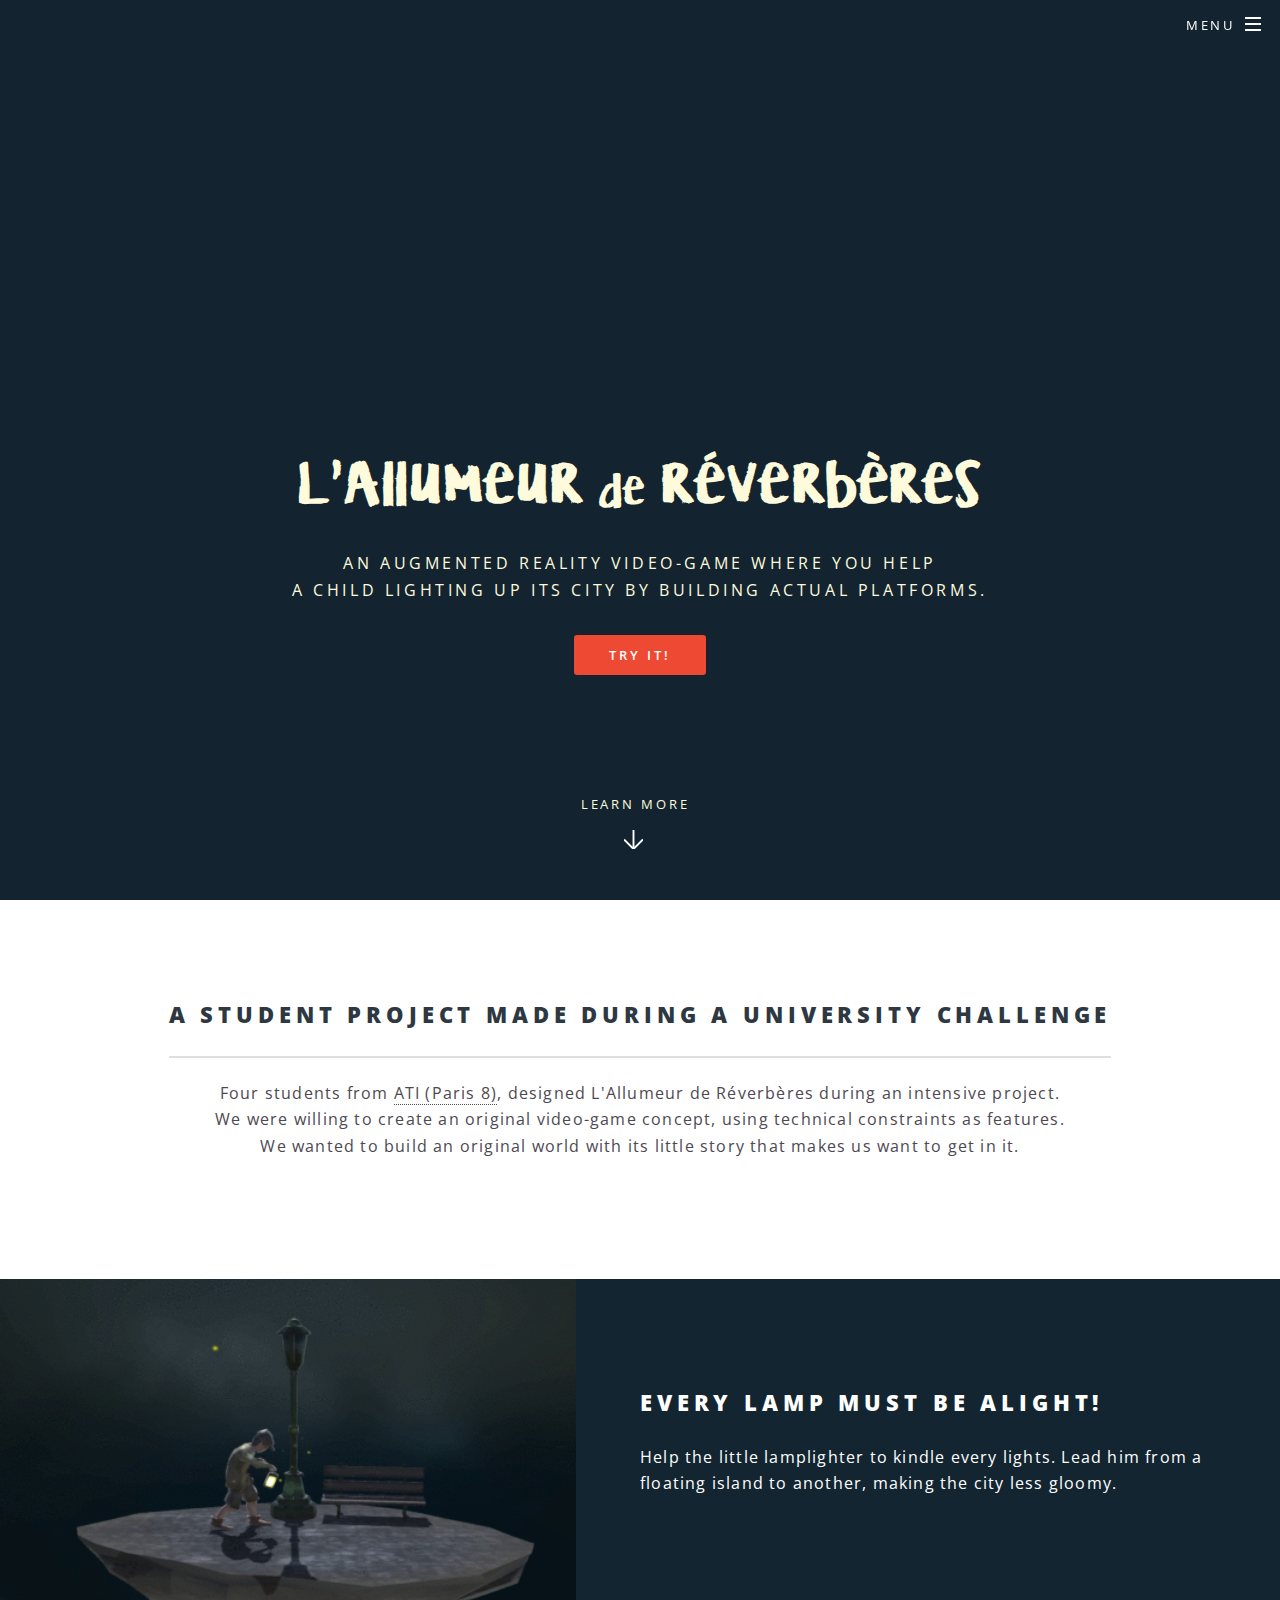
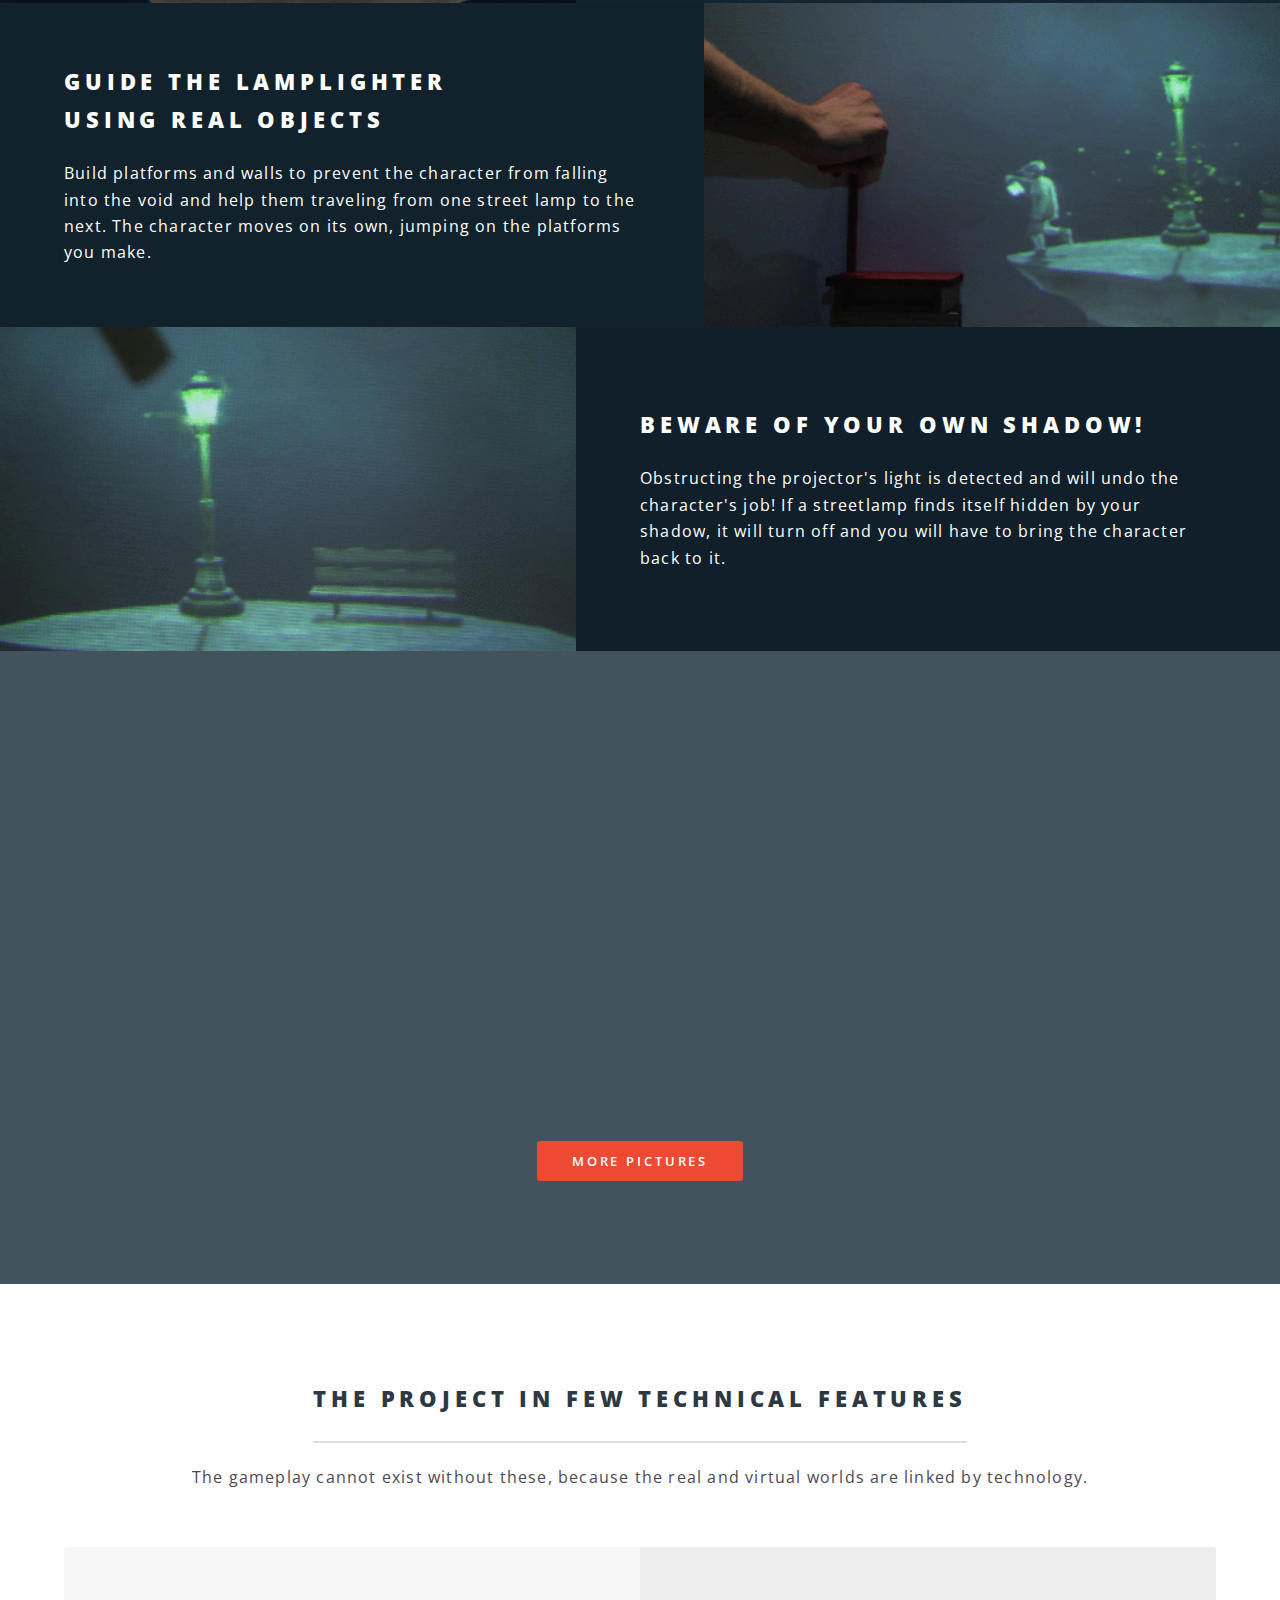
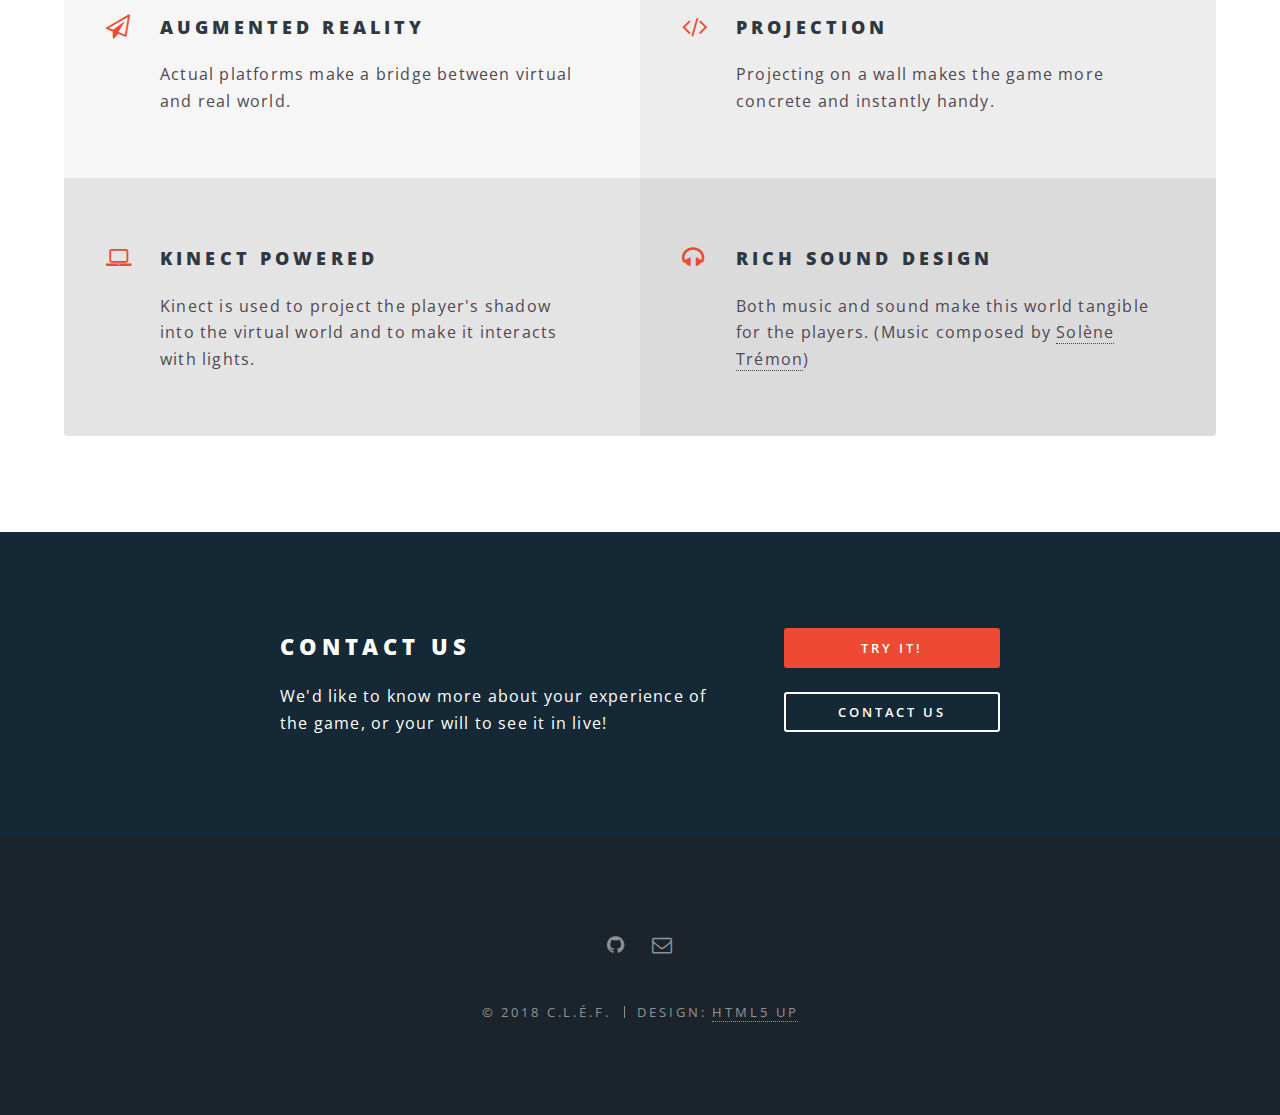
==== commit 6b489b97: "Change headline" ====
--- a/index.html
+++ b/index.html
@@ -60,7 +60,7 @@
 					<section id="one" class="wrapper style5 special">
 						<div class="inner">
 							<header class="major">
-								<h2>A student project from a one week challenge</h2>
+								<h2>A student project made during a university challenge</h2>
 								<p>Four students from <a href="http://www.ati-paris8.fr/">ATI (Paris 8)</a>, designed L'Allumeur de Réverbères during an intensive project.<br />
 								We were willing to create an original video-game concept, using technical constraints as features.<br />
                                 We wanted to build an original world with its little story that makes us want to get in it.</p>
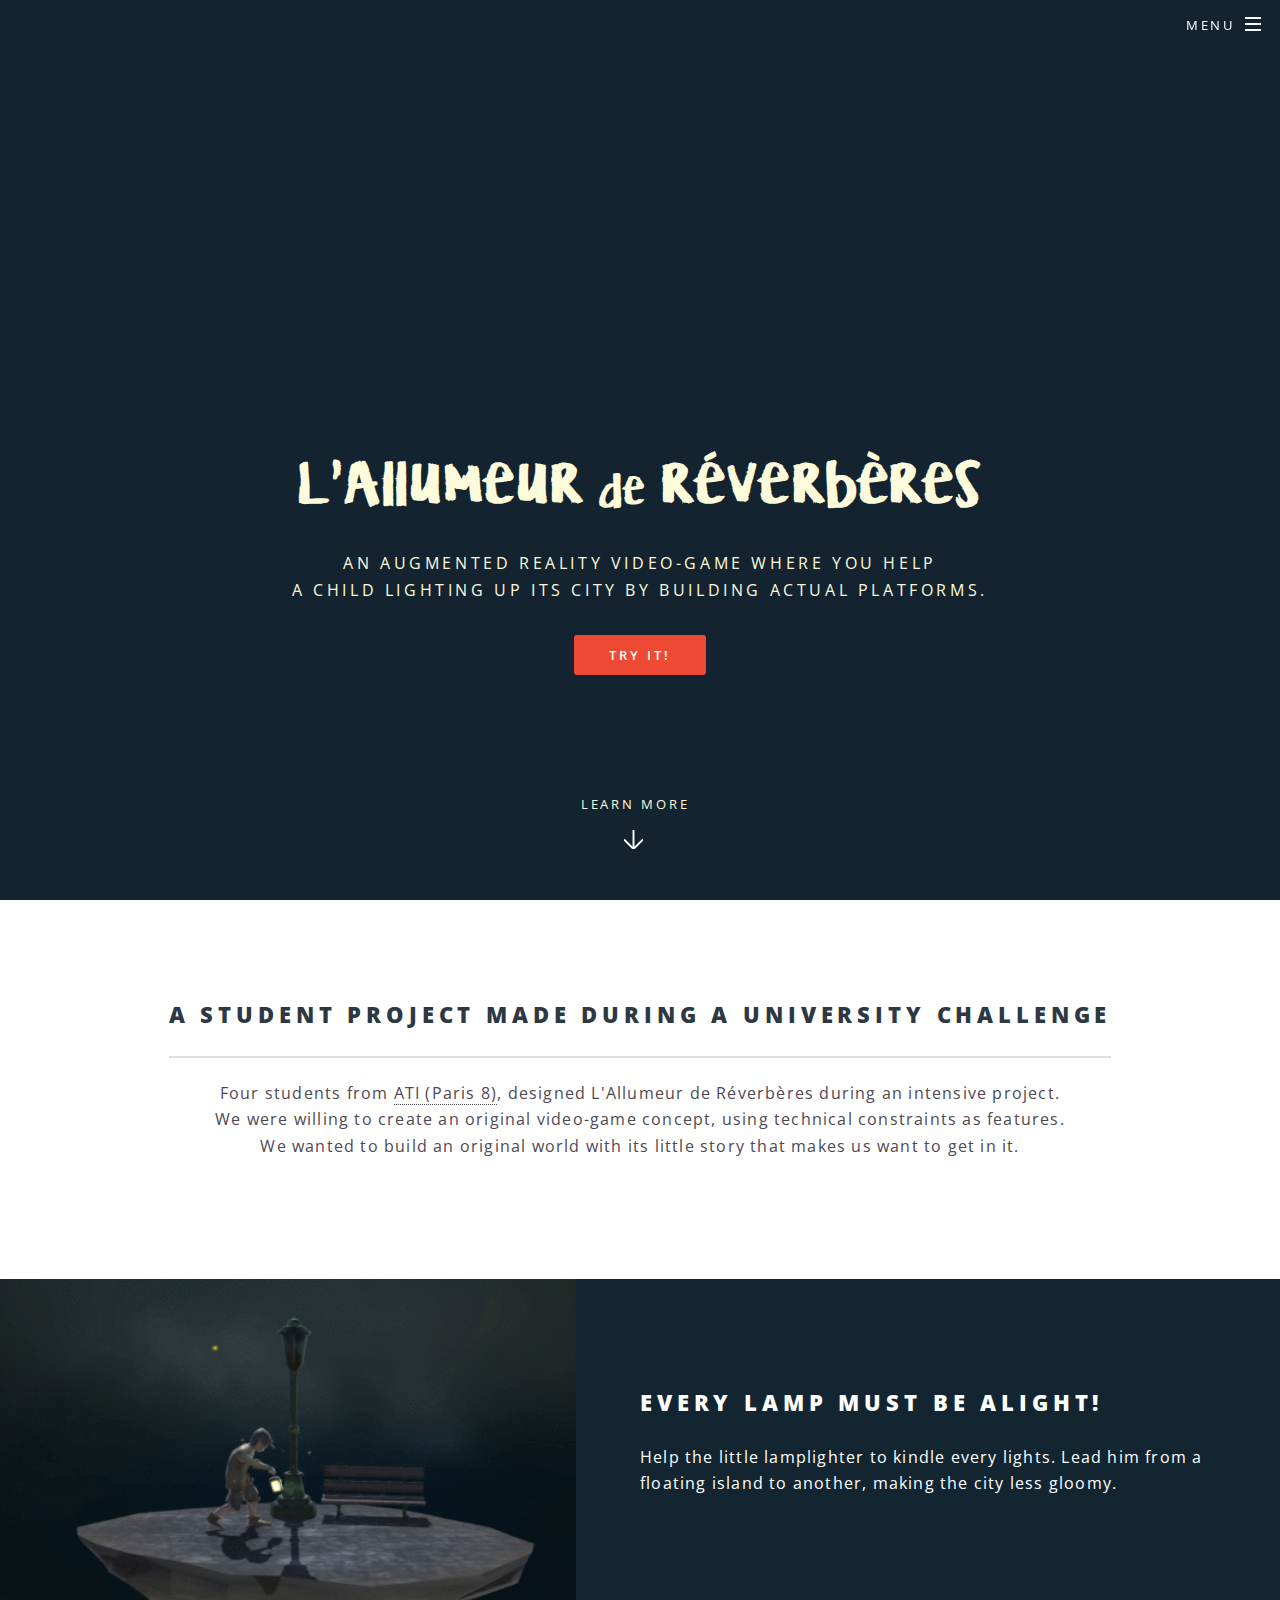
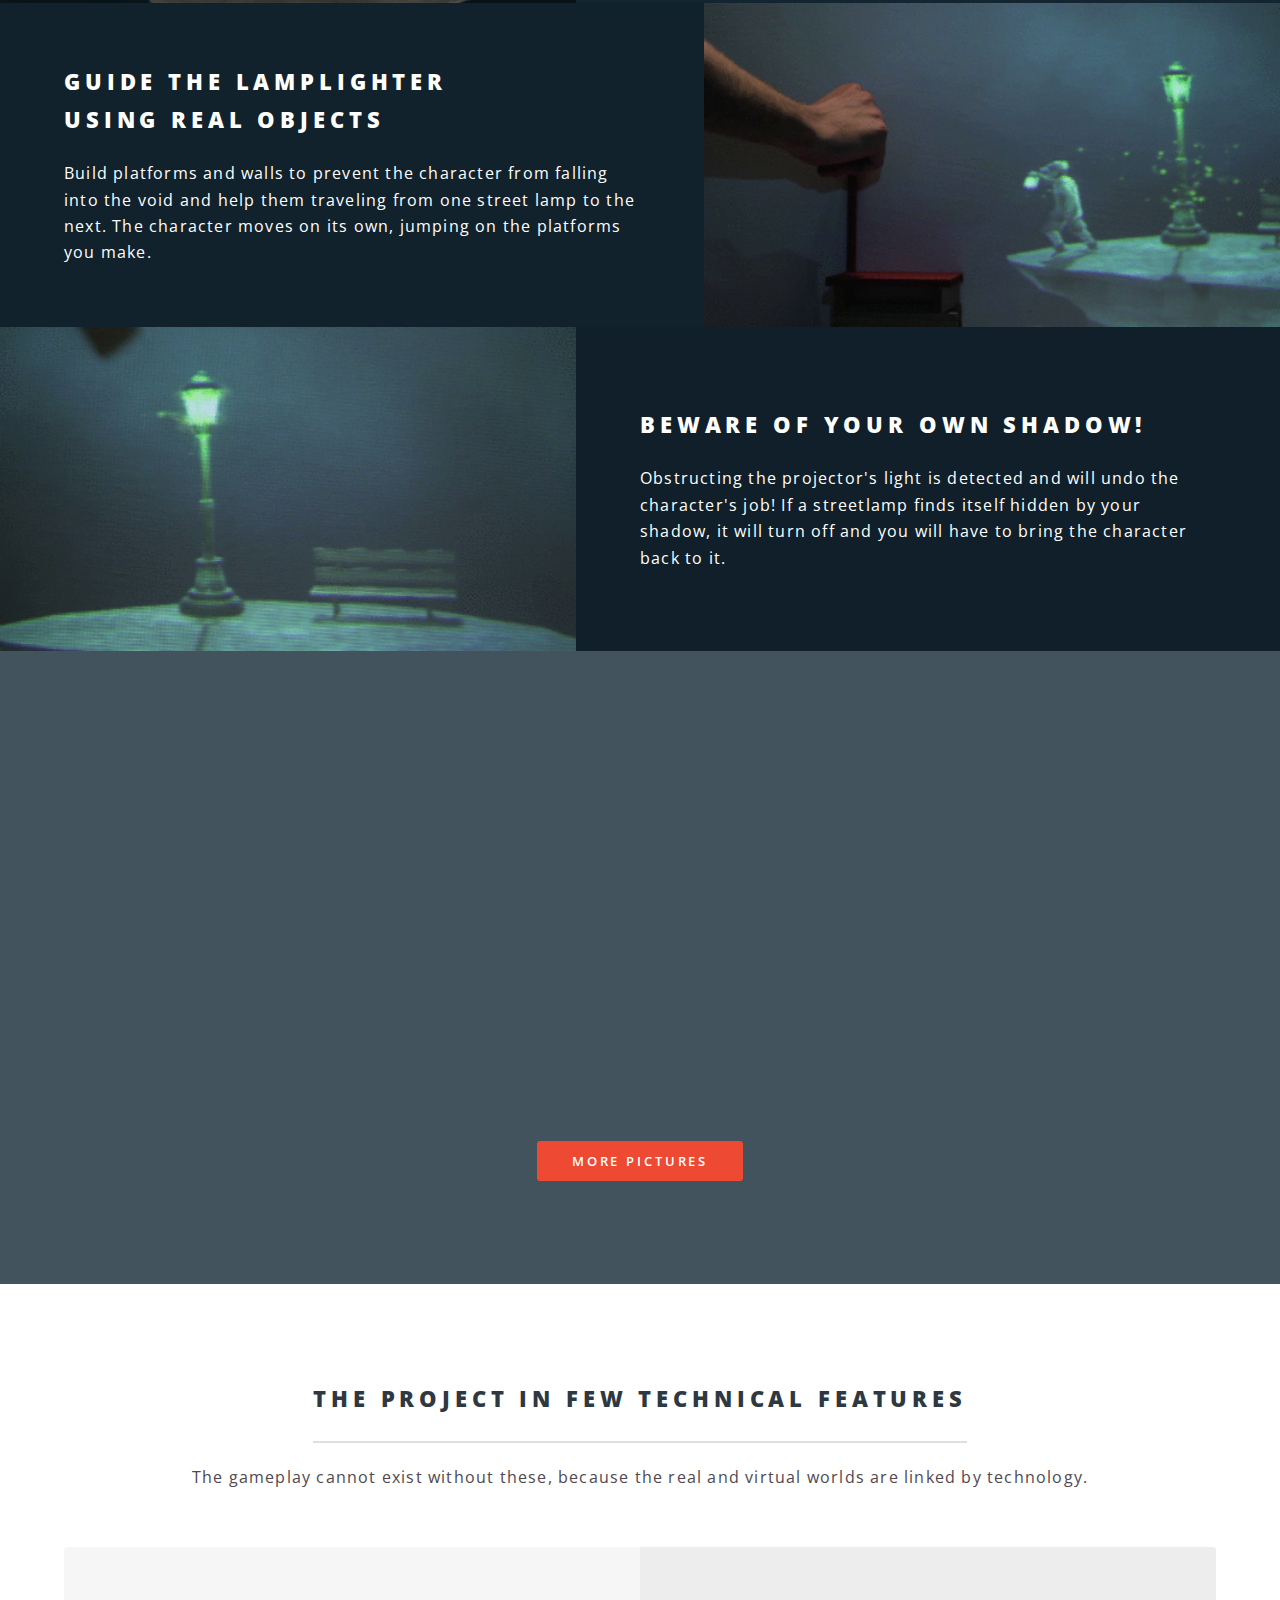
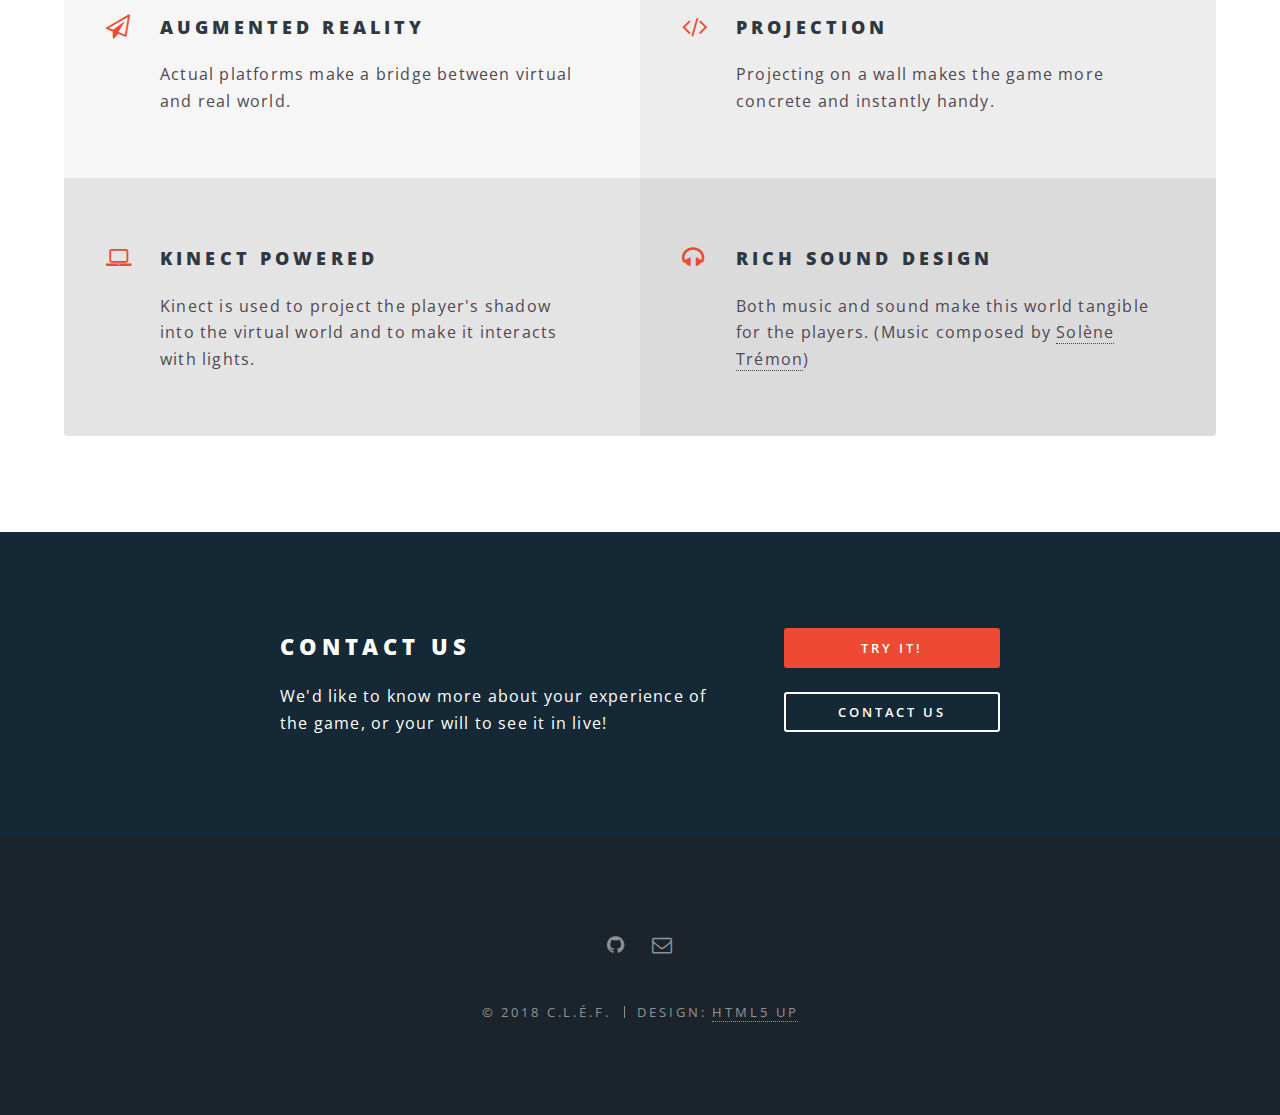
==== commit 28cf0ff4: "Add matomo stats" ====
--- a/index.html
+++ b/index.html
@@ -16,6 +16,22 @@
 		<link rel="mask-icon" href="/safari-pinned-tab.svg" color="#27292b">
 		<meta name="msapplication-TileColor" content="#27292b">
 		<meta name="theme-color" content="#091026">
+		
+		<!-- Matomo -->
+		<script type="text/javascript">
+		  var _paq = _paq || [];
+		  /* tracker methods like "setCustomDimension" should be called before "trackPageView" */
+		  _paq.push(['trackPageView']);
+		  _paq.push(['enableLinkTracking']);
+		  (function() {
+			var u="//exppad.com/analytics/piwik/";
+			_paq.push(['setTrackerUrl', u+'piwik.php']);
+			_paq.push(['setSiteId', '1']);
+			var d=document, g=d.createElement('script'), s=d.getElementsByTagName('script')[0];
+			g.type='text/javascript'; g.async=true; g.defer=true; g.src=u+'piwik.js'; s.parentNode.insertBefore(g,s);
+		  })();
+		</script>
+		<!-- End Matomo Code -->
 	</head>
 	<body class="landing">
 
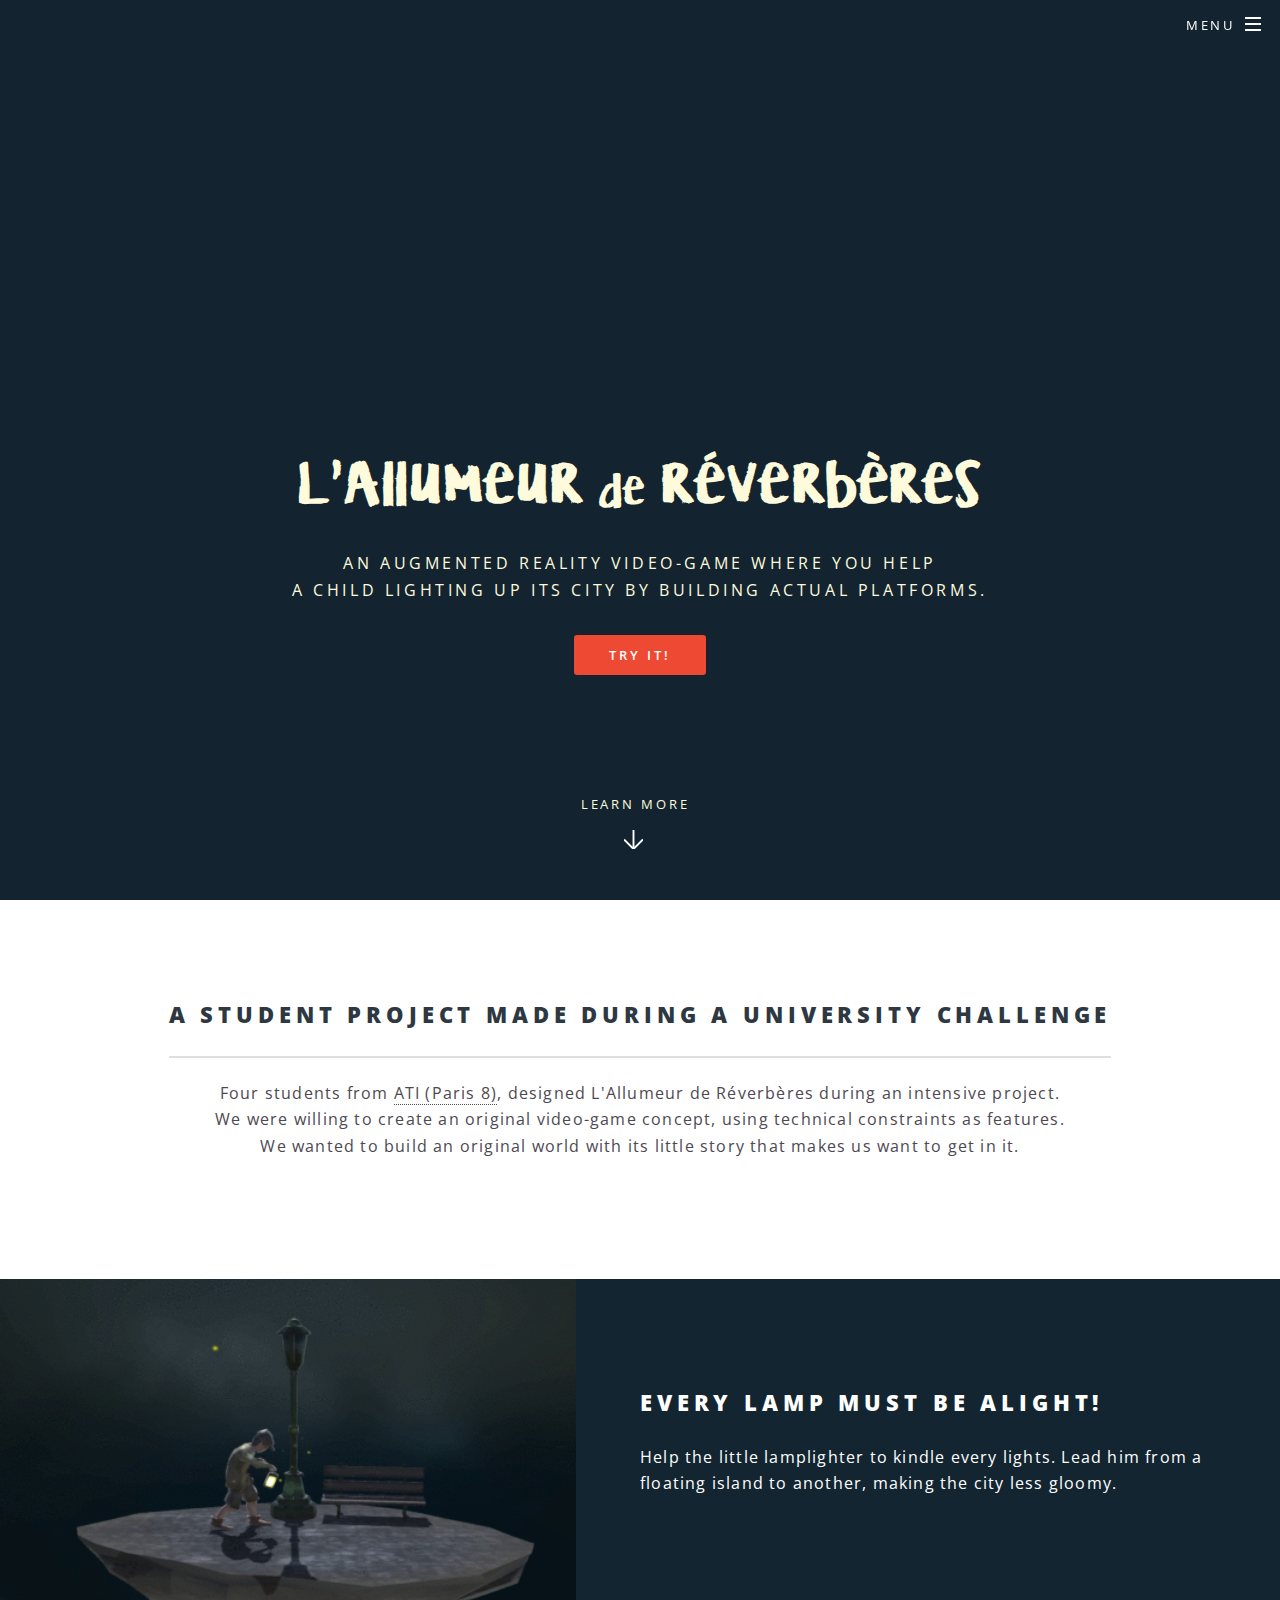
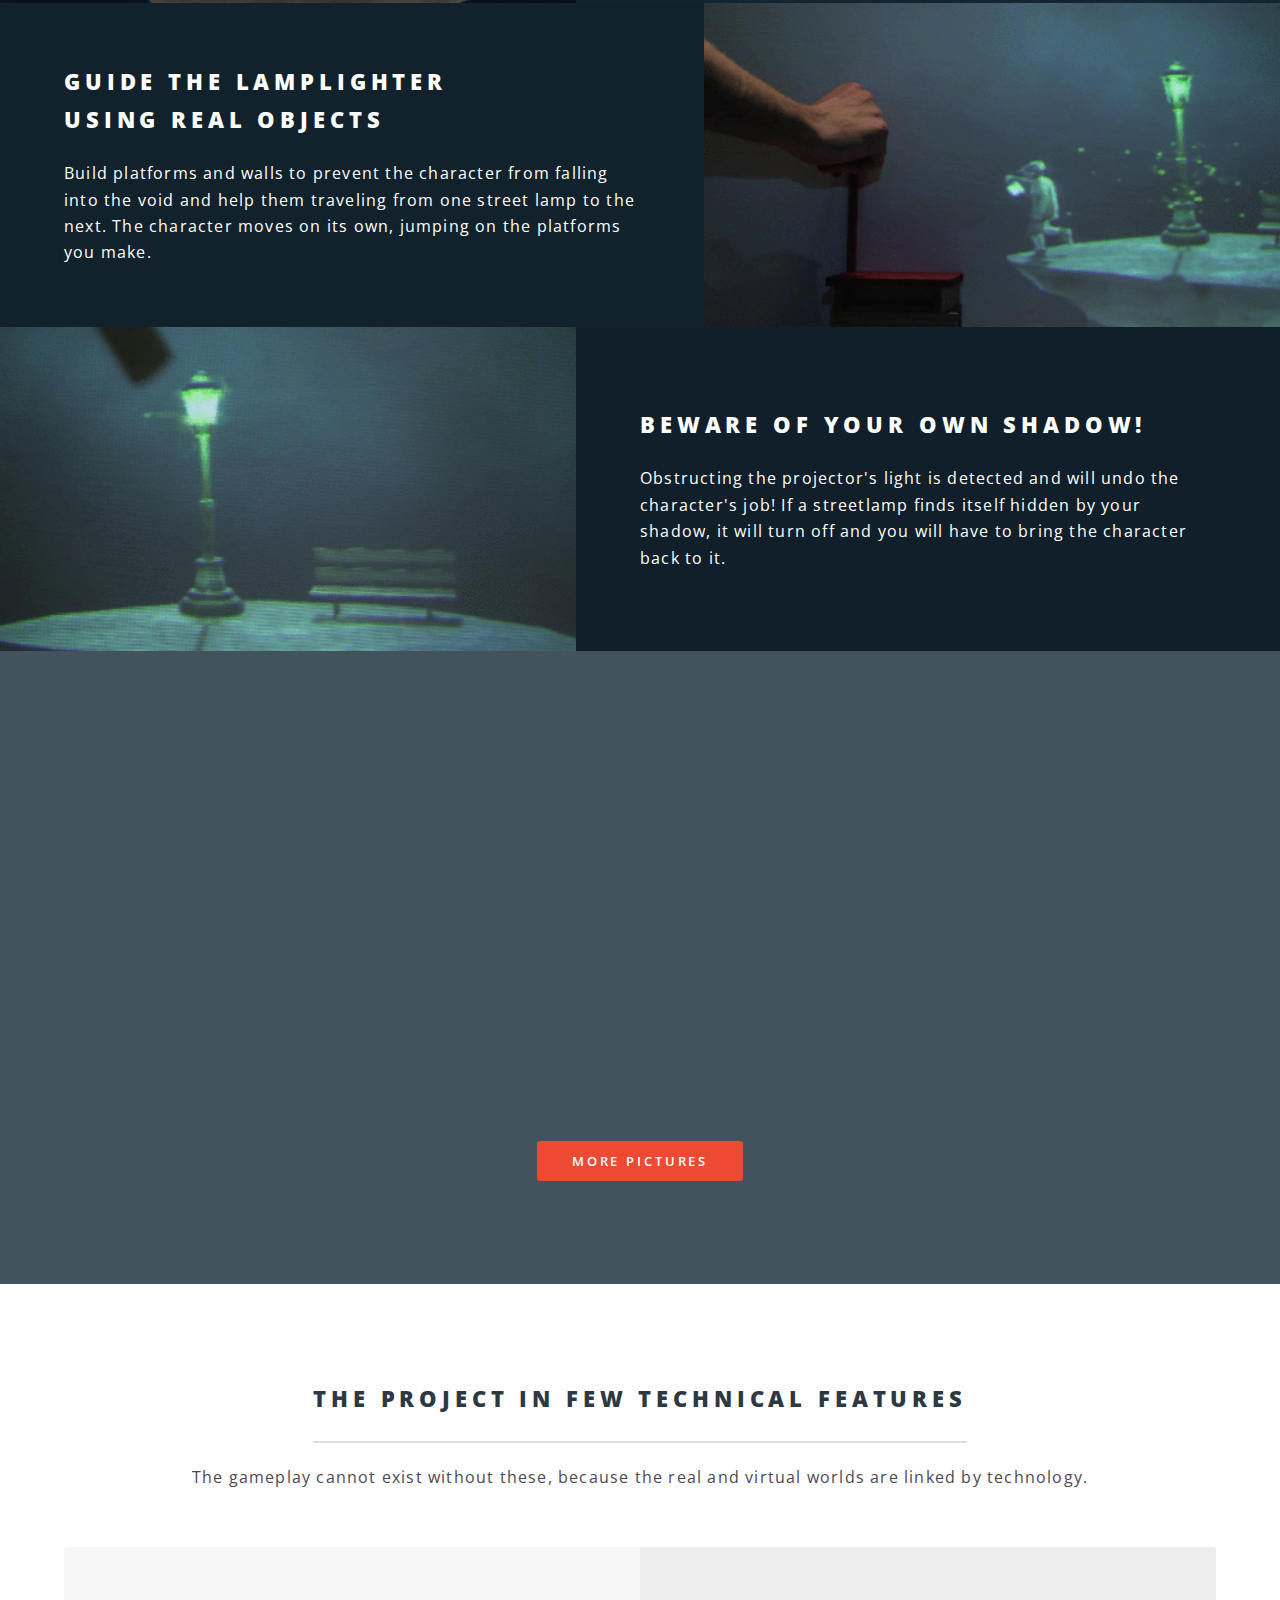
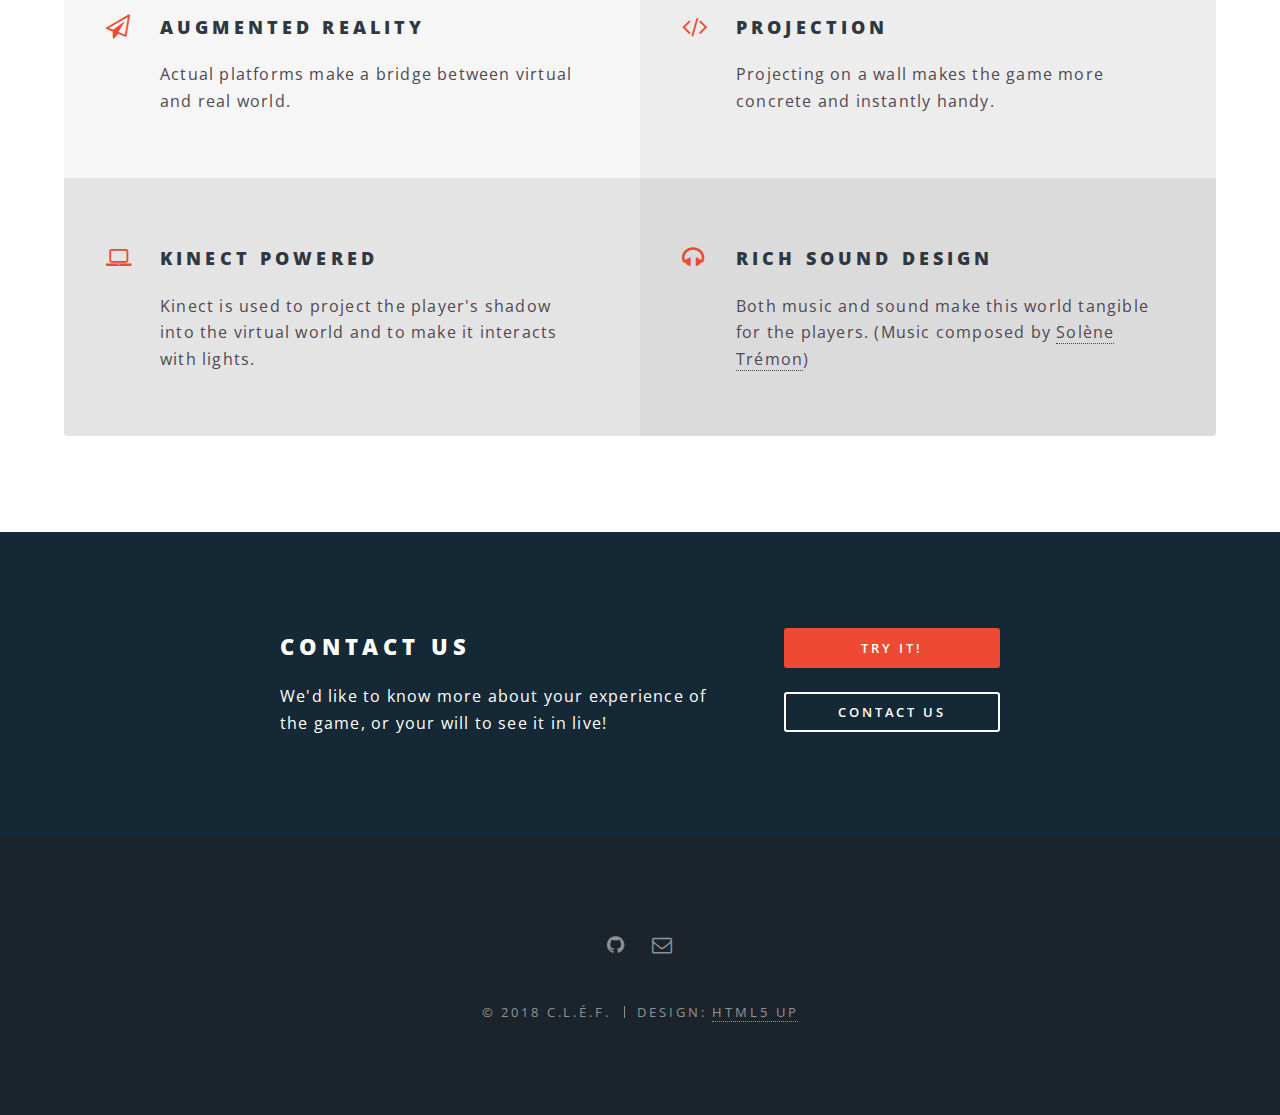
==== commit 6f64195e: "charge context mail address" ====
--- a/index.html
+++ b/index.html
@@ -16,22 +16,6 @@
 		<link rel="mask-icon" href="/safari-pinned-tab.svg" color="#27292b">
 		<meta name="msapplication-TileColor" content="#27292b">
 		<meta name="theme-color" content="#091026">
-		
-		<!-- Matomo -->
-		<script type="text/javascript">
-		  var _paq = _paq || [];
-		  /* tracker methods like "setCustomDimension" should be called before "trackPageView" */
-		  _paq.push(['trackPageView']);
-		  _paq.push(['enableLinkTracking']);
-		  (function() {
-			var u="//exppad.com/analytics/piwik/";
-			_paq.push(['setTrackerUrl', u+'piwik.php']);
-			_paq.push(['setSiteId', '1']);
-			var d=document, g=d.createElement('script'), s=d.getElementsByTagName('script')[0];
-			g.type='text/javascript'; g.async=true; g.defer=true; g.src=u+'piwik.js'; s.parentNode.insertBefore(g,s);
-		  })();
-		</script>
-		<!-- End Matomo Code -->
 	</head>
 	<body class="landing">
 
@@ -159,7 +143,7 @@
 							</header>
 							<ul class="actions vertical">
 								<li><a href="#" class="button fit special">Try it!</a></li>
-								<li><a href="mailto:elie.michel@exppad.com?subject=[Reverbere]" class="button fit">Contact us</a></li>
+								<li><a href="mailto:reverbere@exppad.com?subject=[Reverbere]" class="button fit">Contact us</a></li>
 							</ul>
 						</div>
 					</section>
@@ -168,7 +152,7 @@
 					<footer id="footer">
 						<ul class="icons">
 							<li><a href="https://github.com/LAllumeurDeReverberes/Website" class="icon style2 fa-github"><span class="label">GitHub</span></a></li>
-							<li><a href="mailto:elie.michel@exppad.com?subject=[Reverbere]" class="icon fa-envelope-o"><span class="label">Email</span></a></li>
+							<li><a href="mailto:reverbere@exppad.com?subject=[Reverbere]" class="icon fa-envelope-o"><span class="label">Email</span></a></li>
 						</ul>
 						<ul class="copyright">
 							<li>&copy; 2018 C.L.É.F.</li><li>Design: <a href="http://html5up.net">HTML5 UP</a></li>
@@ -187,4 +171,4 @@
 			<script src="assets/js/main.js"></script>
 
 	</body>
-</html>+</html>
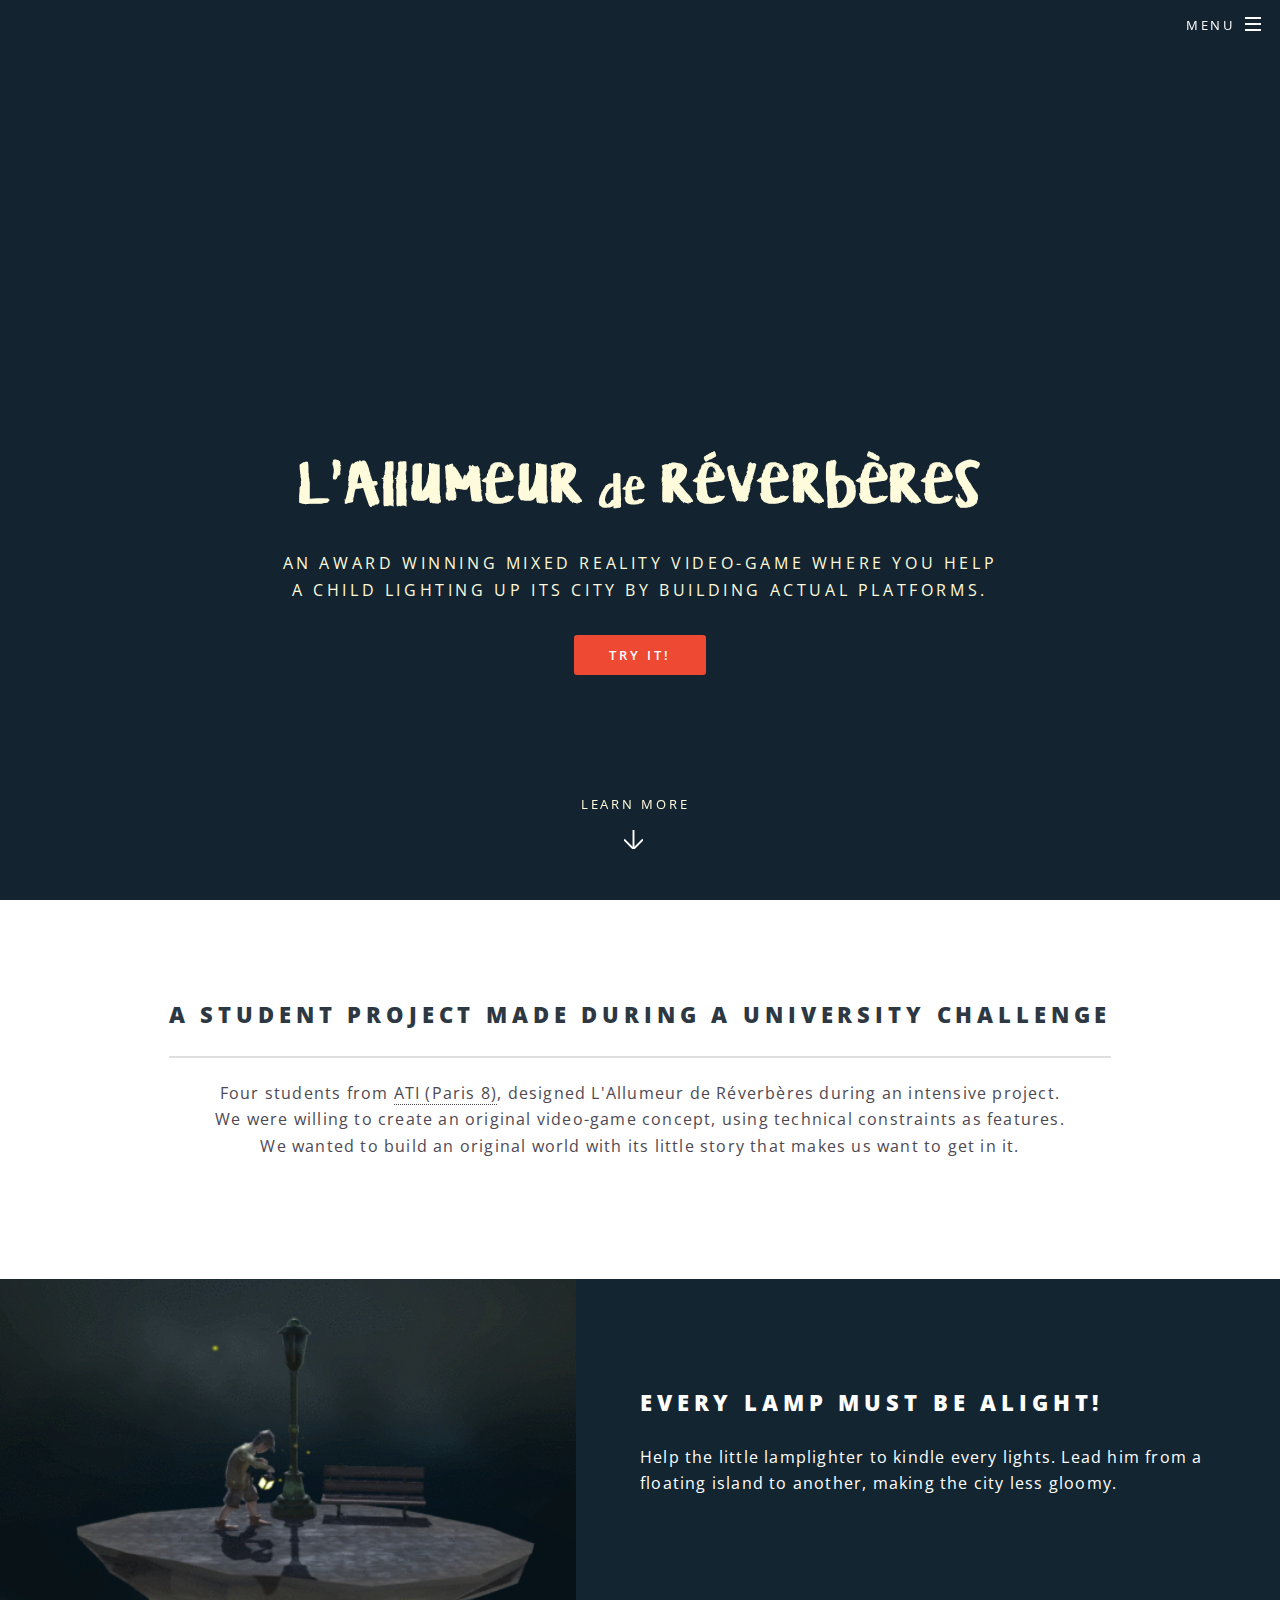
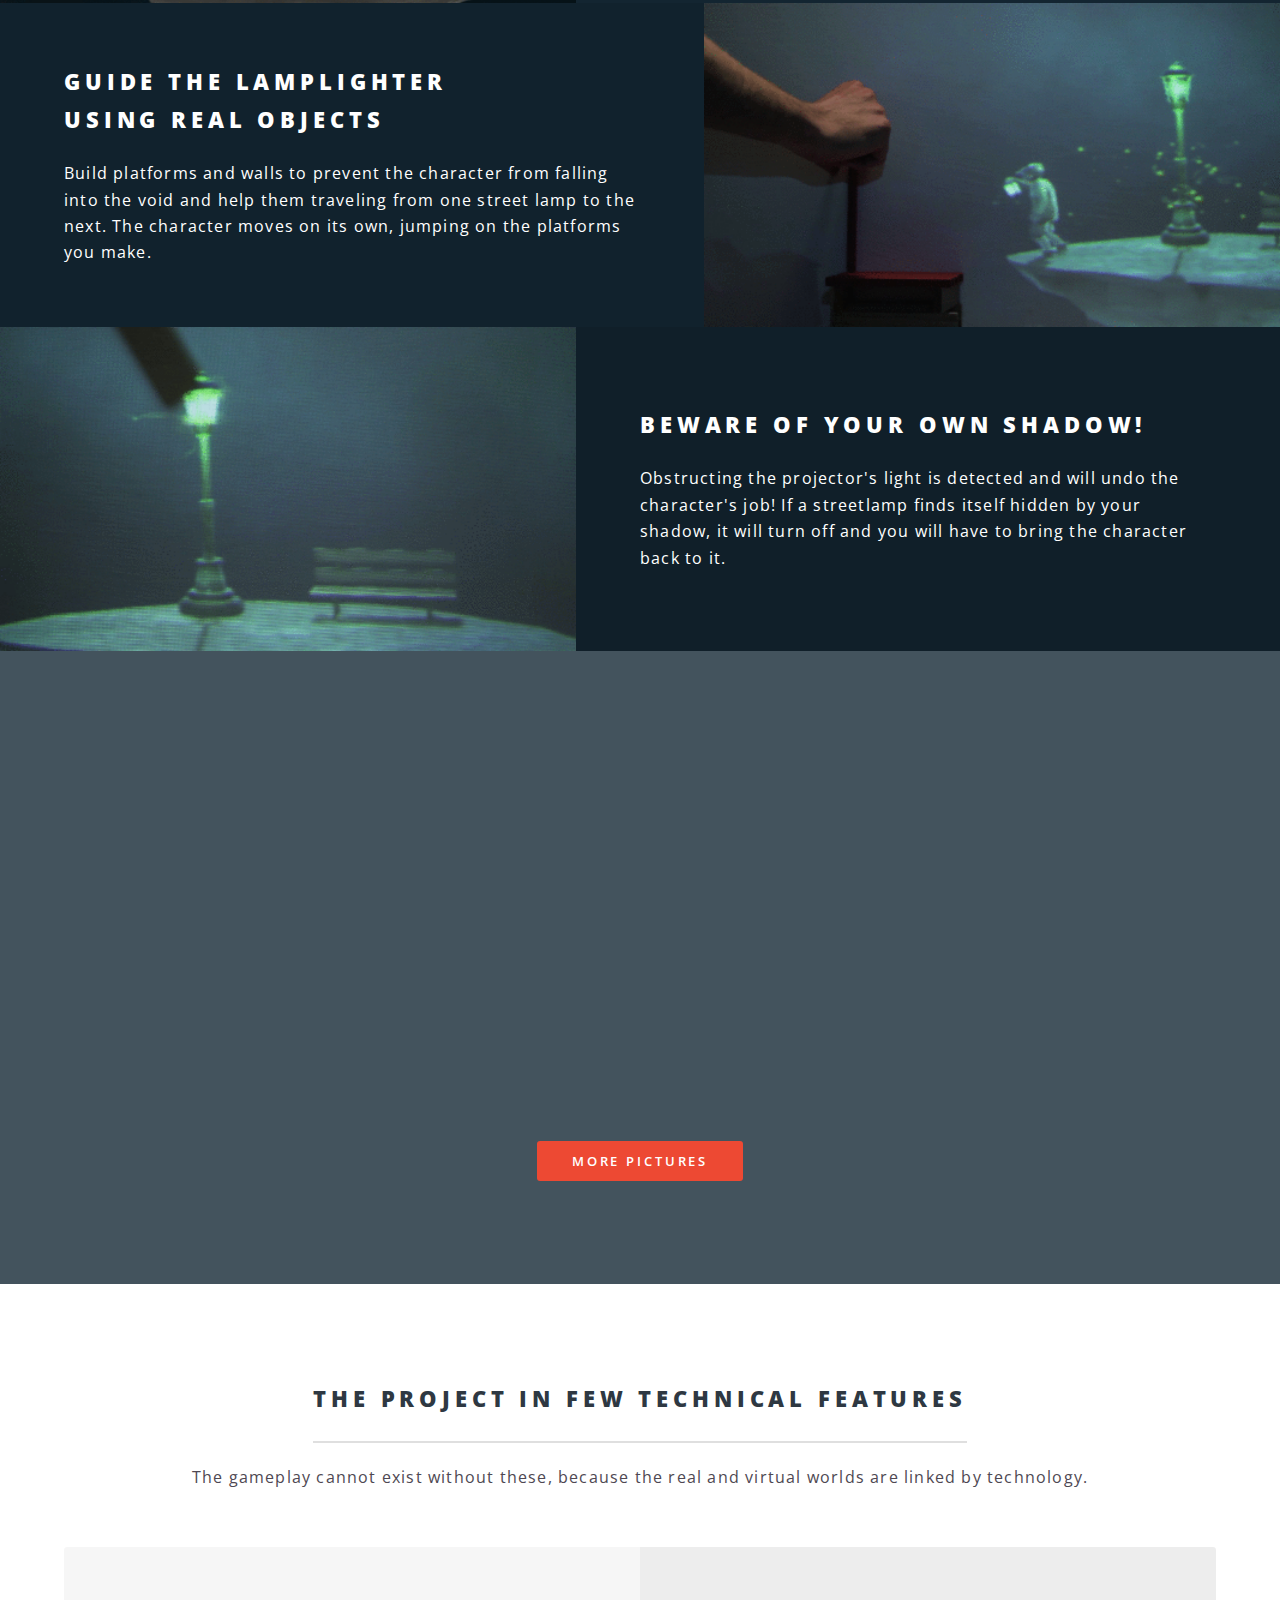
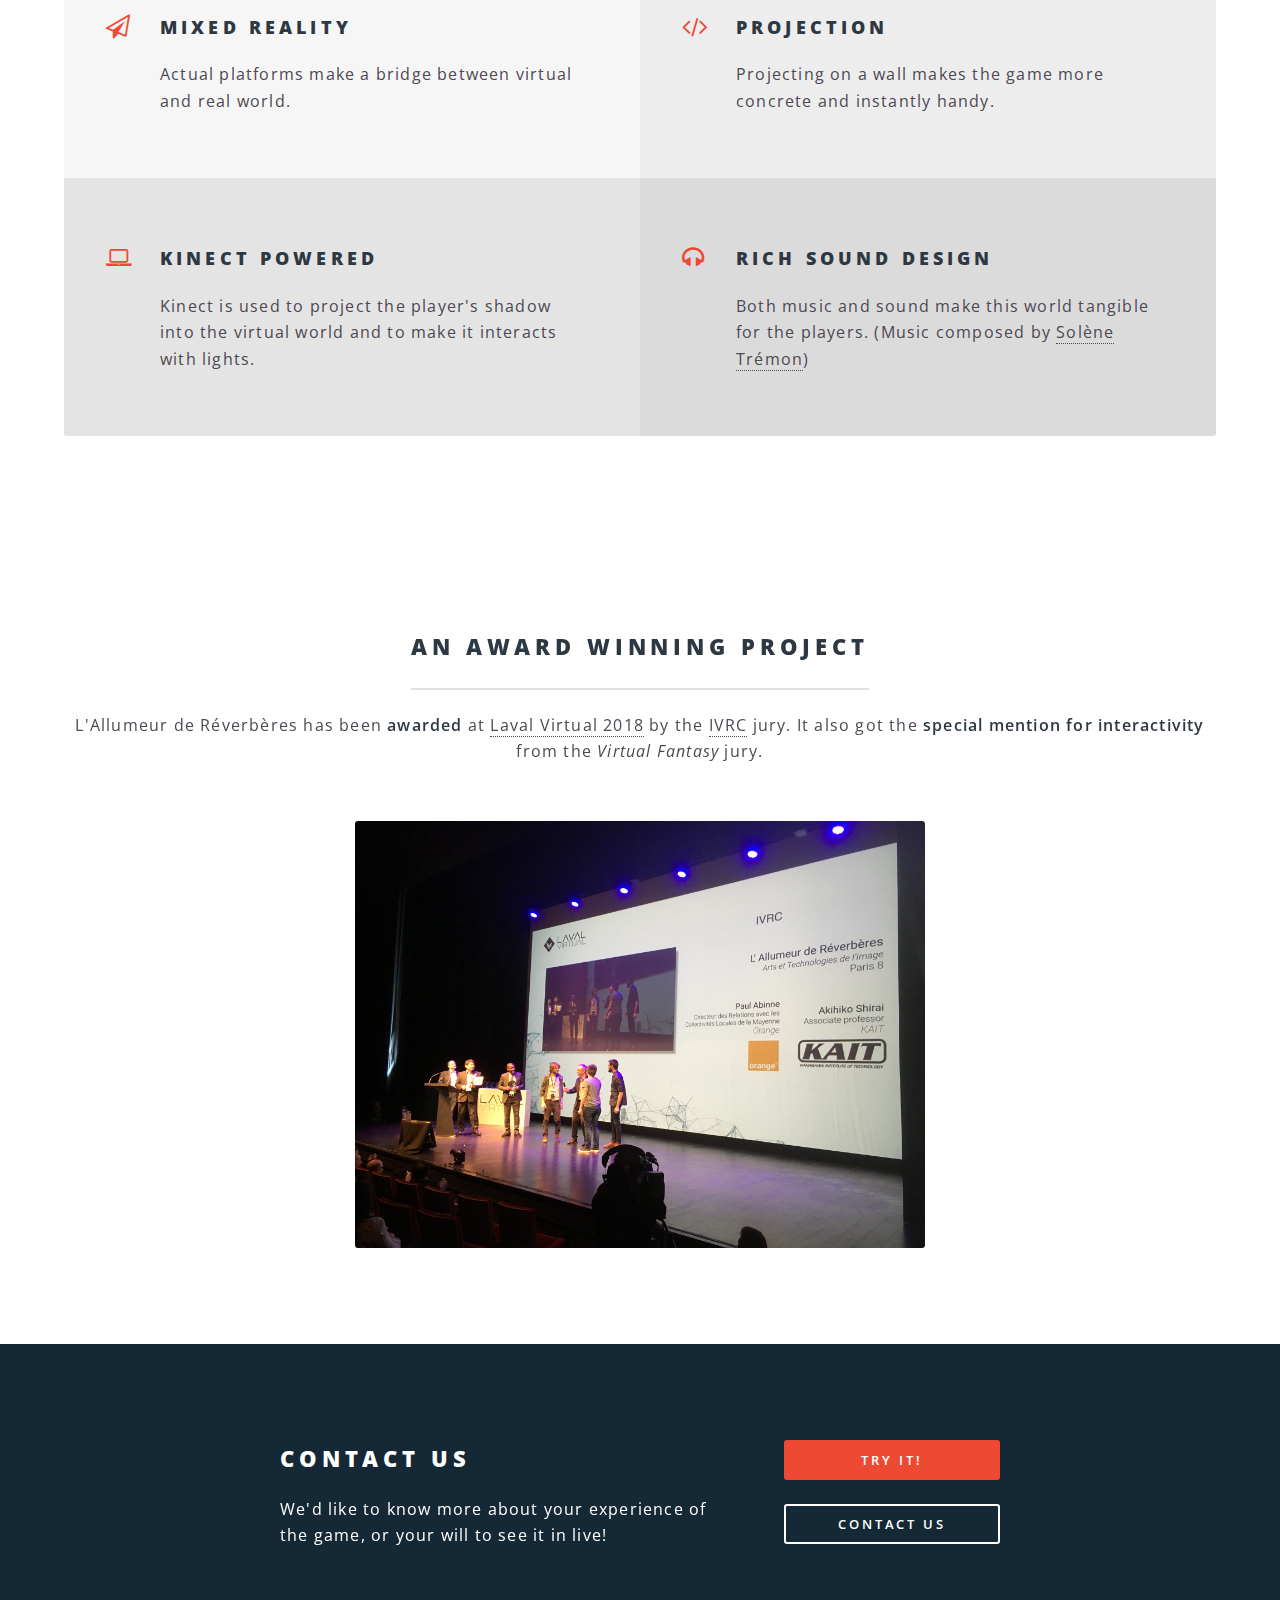
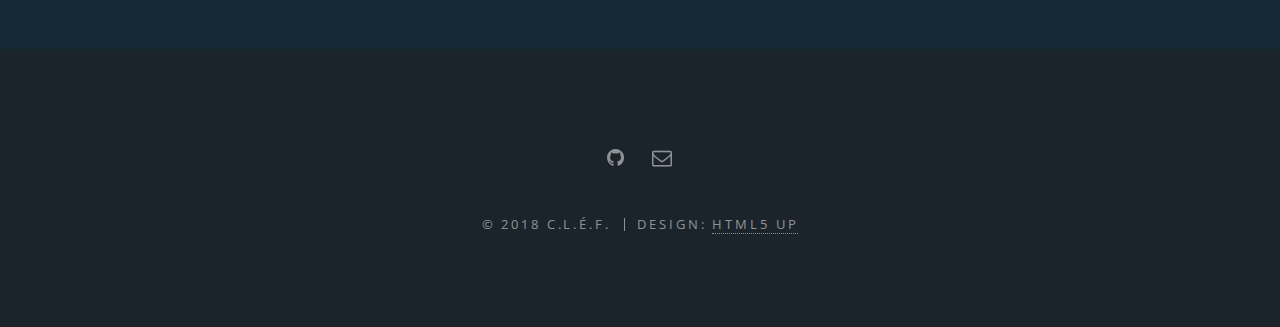
==== commit fe5f4984: "Add award" ====
--- a/index.html
+++ b/index.html
@@ -16,6 +16,22 @@
 		<link rel="mask-icon" href="/safari-pinned-tab.svg" color="#27292b">
 		<meta name="msapplication-TileColor" content="#27292b">
 		<meta name="theme-color" content="#091026">
+		
+		<!-- Matomo -->
+		<script type="text/javascript">
+		  var _paq = _paq || [];
+		  /* tracker methods like "setCustomDimension" should be called before "trackPageView" */
+		  _paq.push(['trackPageView']);
+		  _paq.push(['enableLinkTracking']);
+		  (function() {
+			var u="//exppad.com/analytics/piwik/";
+			_paq.push(['setTrackerUrl', u+'piwik.php']);
+			_paq.push(['setSiteId', '1']);
+			var d=document, g=d.createElement('script'), s=d.getElementsByTagName('script')[0];
+			g.type='text/javascript'; g.async=true; g.defer=true; g.src=u+'piwik.js'; s.parentNode.insertBefore(g,s);
+		  })();
+		</script>
+		<!-- End Matomo Code -->
 	</head>
 	<body class="landing">
 
@@ -47,7 +63,7 @@
 					<section id="banner">
 						<div class="inner">
 							<h2>L'Allumeur <span class="smaller">de</span> réverbères</h2>
-							<p>An augmented reality video-game where you help<br/>
+							<p>An award winning mixed reality video-game where you help<br/>
 							a child lighting up its city by building actual platforms.</p>
 							<ul class="actions">
 								<li><a href="tryit.html" class="button special">Try it!</a></li>
@@ -107,7 +123,7 @@
 							</header>
 							<ul class="features">
 								<li class="icon fa-paper-plane-o">
-									<h3>Augmented Reality</h3>
+									<h3>Mixed Reality</h3>
 									<p>Actual platforms make a bridge between virtual and real world.</p>
 								</li>
 								<li class="icon fa-code">
@@ -131,6 +147,25 @@
 									<p>Augue consectetur sed interdum imperdiet et ipsum. Mauris lorem tincidunt nullam amet leo Aenean ligula consequat consequat.</p>
 								</li>-->
 							</ul>
+						</div>
+					</section>
+
+					<section id="three" class="wrapper style5 gallery special lightbox">
+						<div class="inner">
+							<section>
+								<header class="major">
+									<h2>An award winning project</h2>
+									<p>L'Allumeur de Réverbères has been <b>awarded</b> at <a href="https://www.laval-virtual.org/">Laval Virtual 2018</a> by the <a href="http://ivrc.net/2018/">IVRC</a> jury. It also got the <b>special mention for interactivity</b> from the <em>Virtual Fantasy</em> jury.</p>
+								</header>
+								<div class="box alt">
+									<div class="row uniform 50%">
+										<div class="3u"></div>
+										<div class="6u">
+											<a href="images/laval-ivrc.jpg" class="image fit"><img src="images/laval-ivrc.jpg" alt="L'allumeur de réverbères awarded at Laval Virtual" /></a>
+										</div>
+									</div>
+								</div>
+							</section>
 						</div>
 					</section>
 
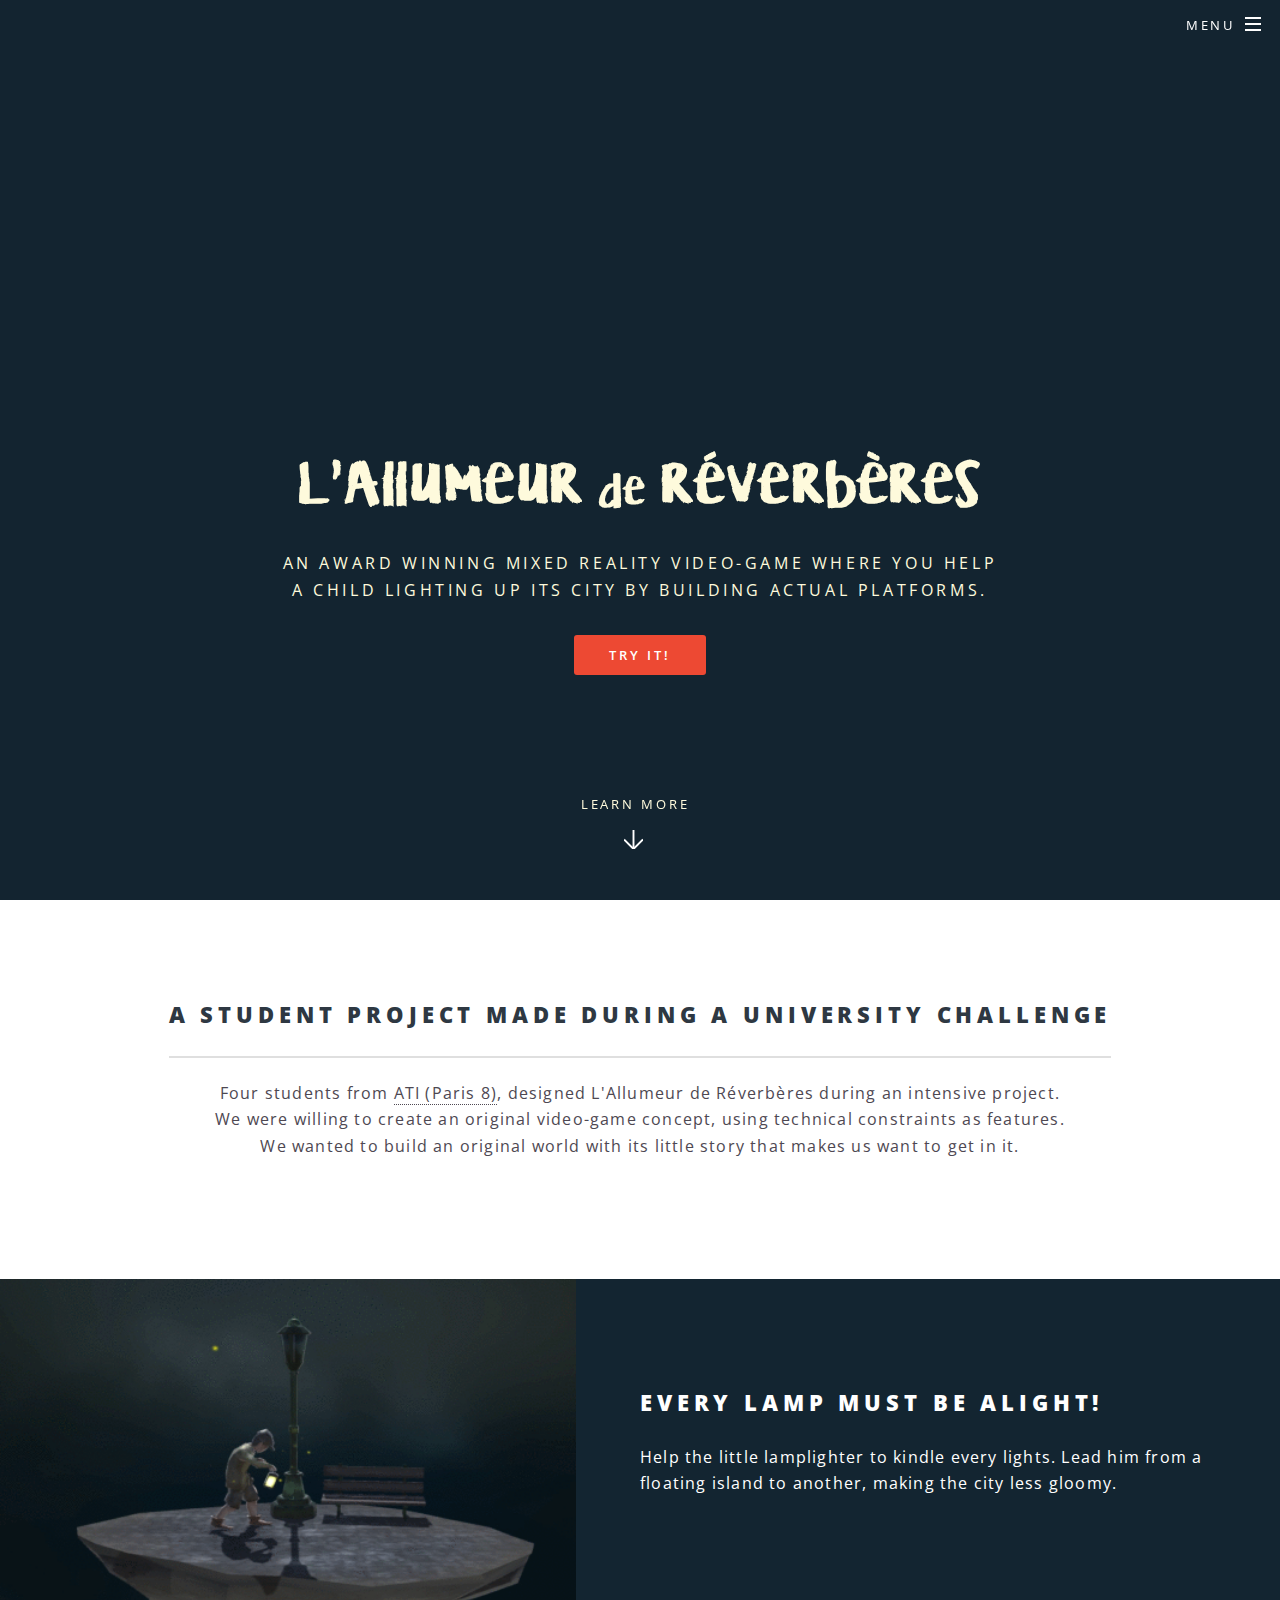
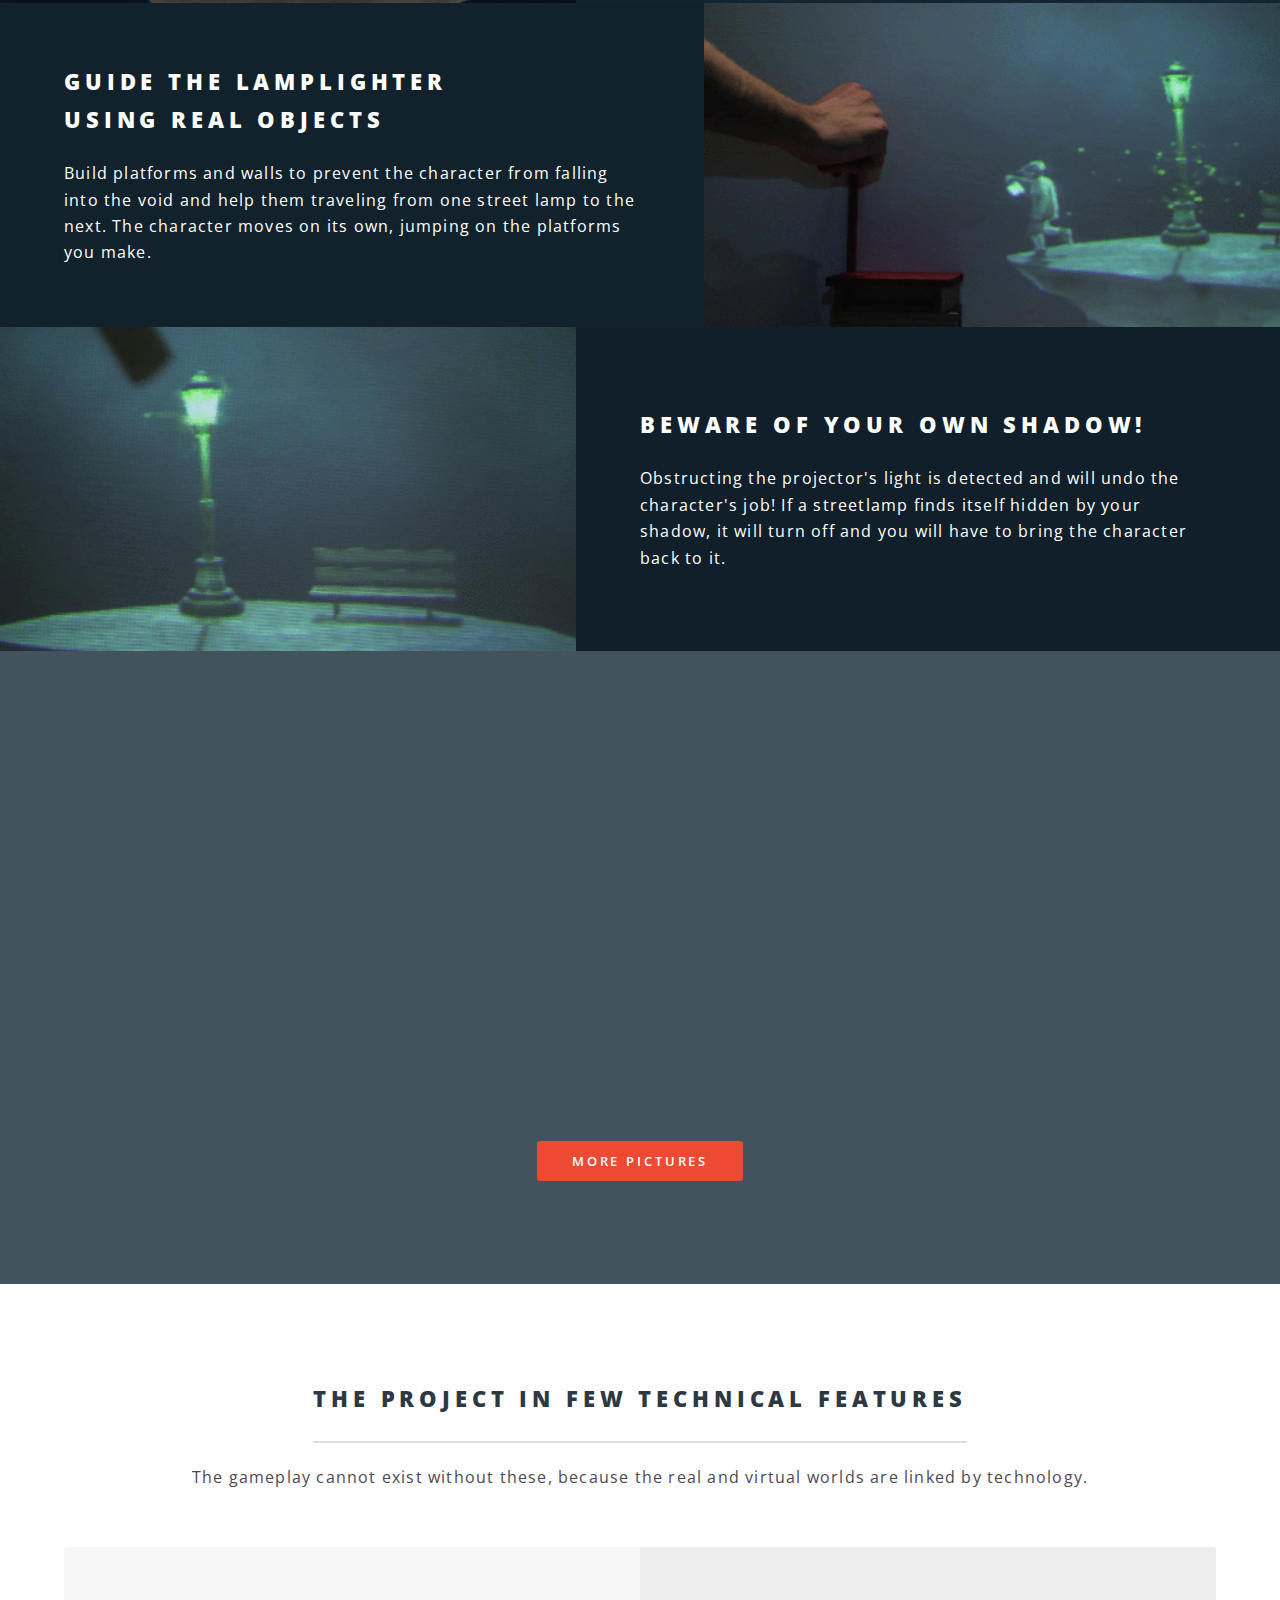
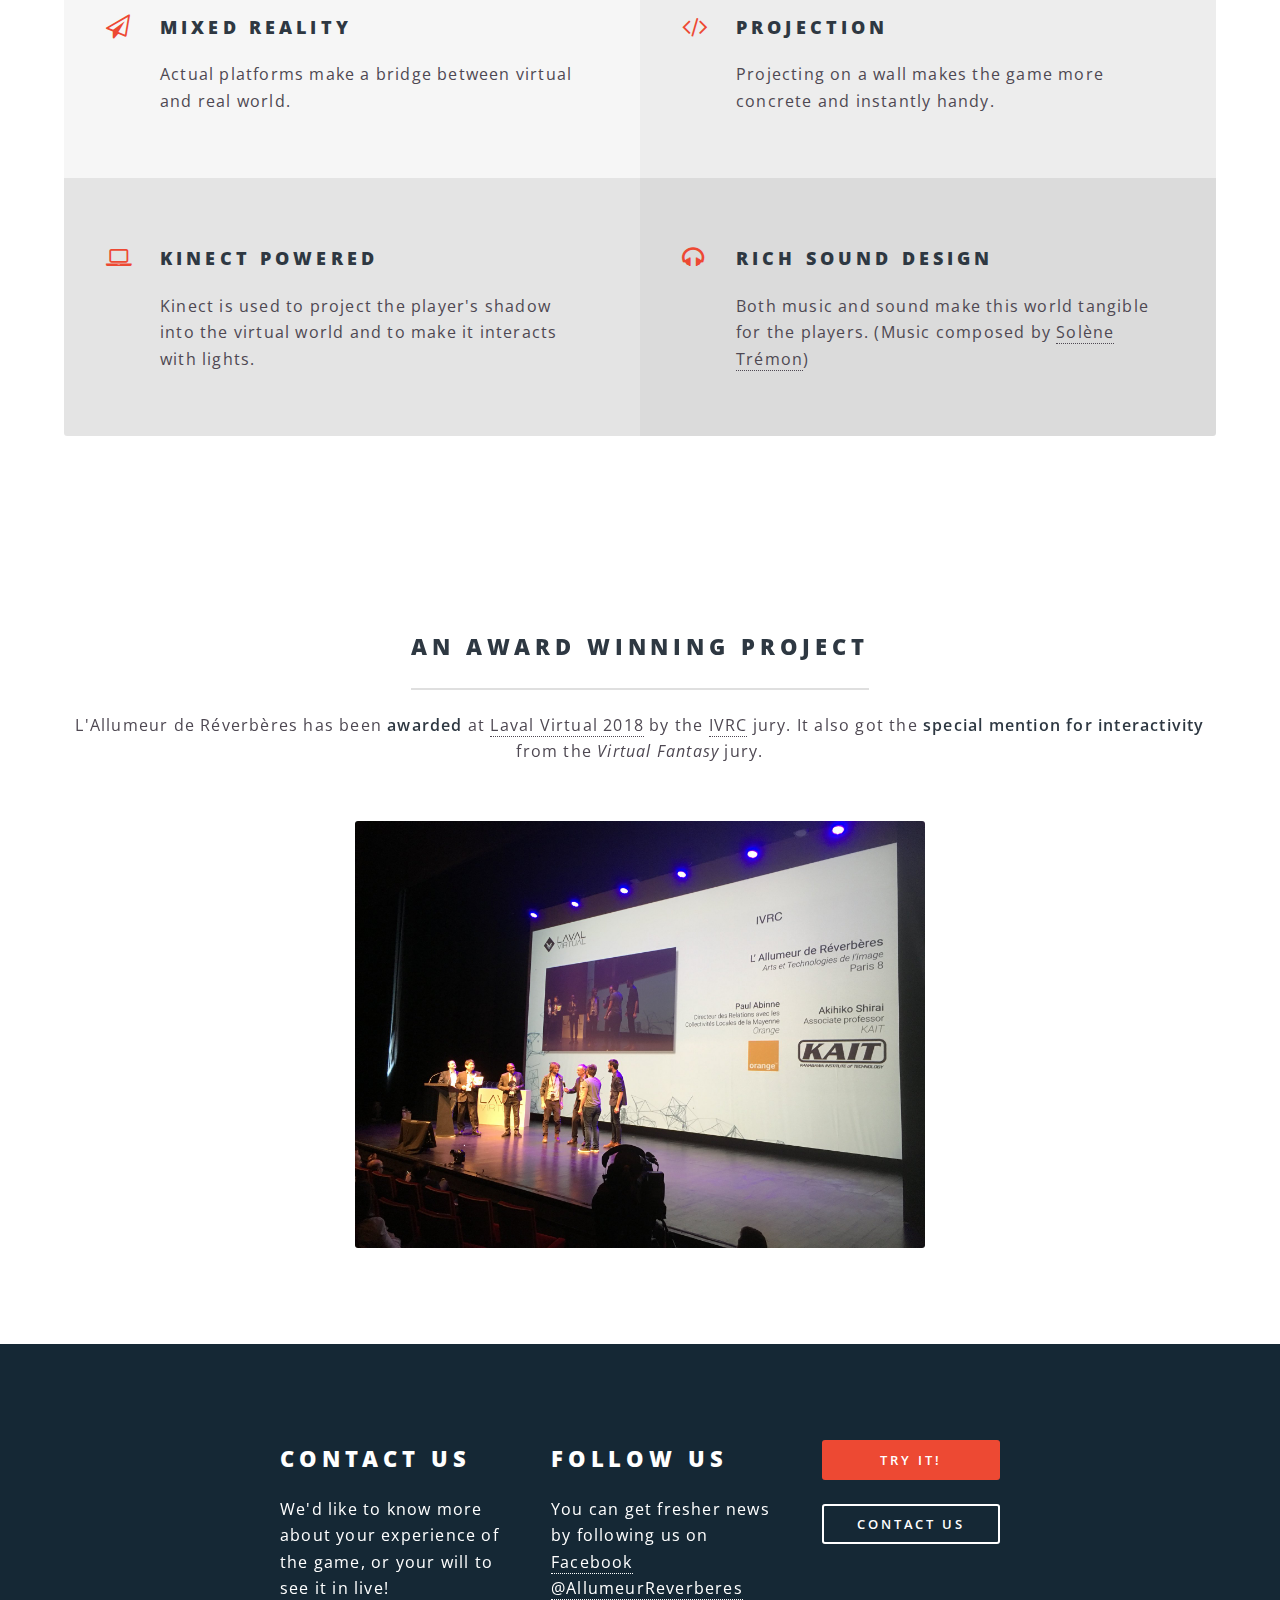
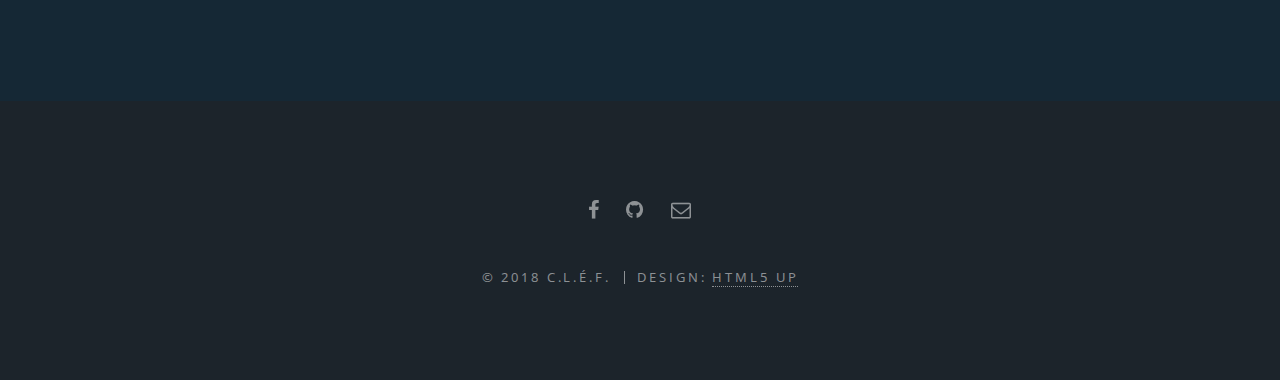
==== commit 8a13e56d: "add facebook link" ====
--- a/index.html
+++ b/index.html
@@ -177,15 +177,20 @@
 								<p>We'd like to know more about your experience of the game, or your will to see it in live!</p>
 							</header>
 							<ul class="actions vertical">
-								<li><a href="#" class="button fit special">Try it!</a></li>
+								<li><a href="tryit.html" class="button fit special">Try it!</a></li>
 								<li><a href="mailto:reverbere@exppad.com?subject=[Reverbere]" class="button fit">Contact us</a></li>
 							</ul>
+							<header>
+								<h2>Follow us</h2>
+								<p>You can get fresher news by following us on <a href="https://www.facebook.com/AllumeurReverberes">Facebook @AllumeurReverberes</a></p>
+							</header>
 						</div>
 					</section>
 
 				<!-- Footer -->
 					<footer id="footer">
 						<ul class="icons">
+							<li><a href="https://www.facebook.com/AllumeurReverberes" class="icon style2 fa-facebook"><span class="label">Facebook</span></a></li>
 							<li><a href="https://github.com/LAllumeurDeReverberes/Website" class="icon style2 fa-github"><span class="label">GitHub</span></a></li>
 							<li><a href="mailto:reverbere@exppad.com?subject=[Reverbere]" class="icon fa-envelope-o"><span class="label">Email</span></a></li>
 						</ul>
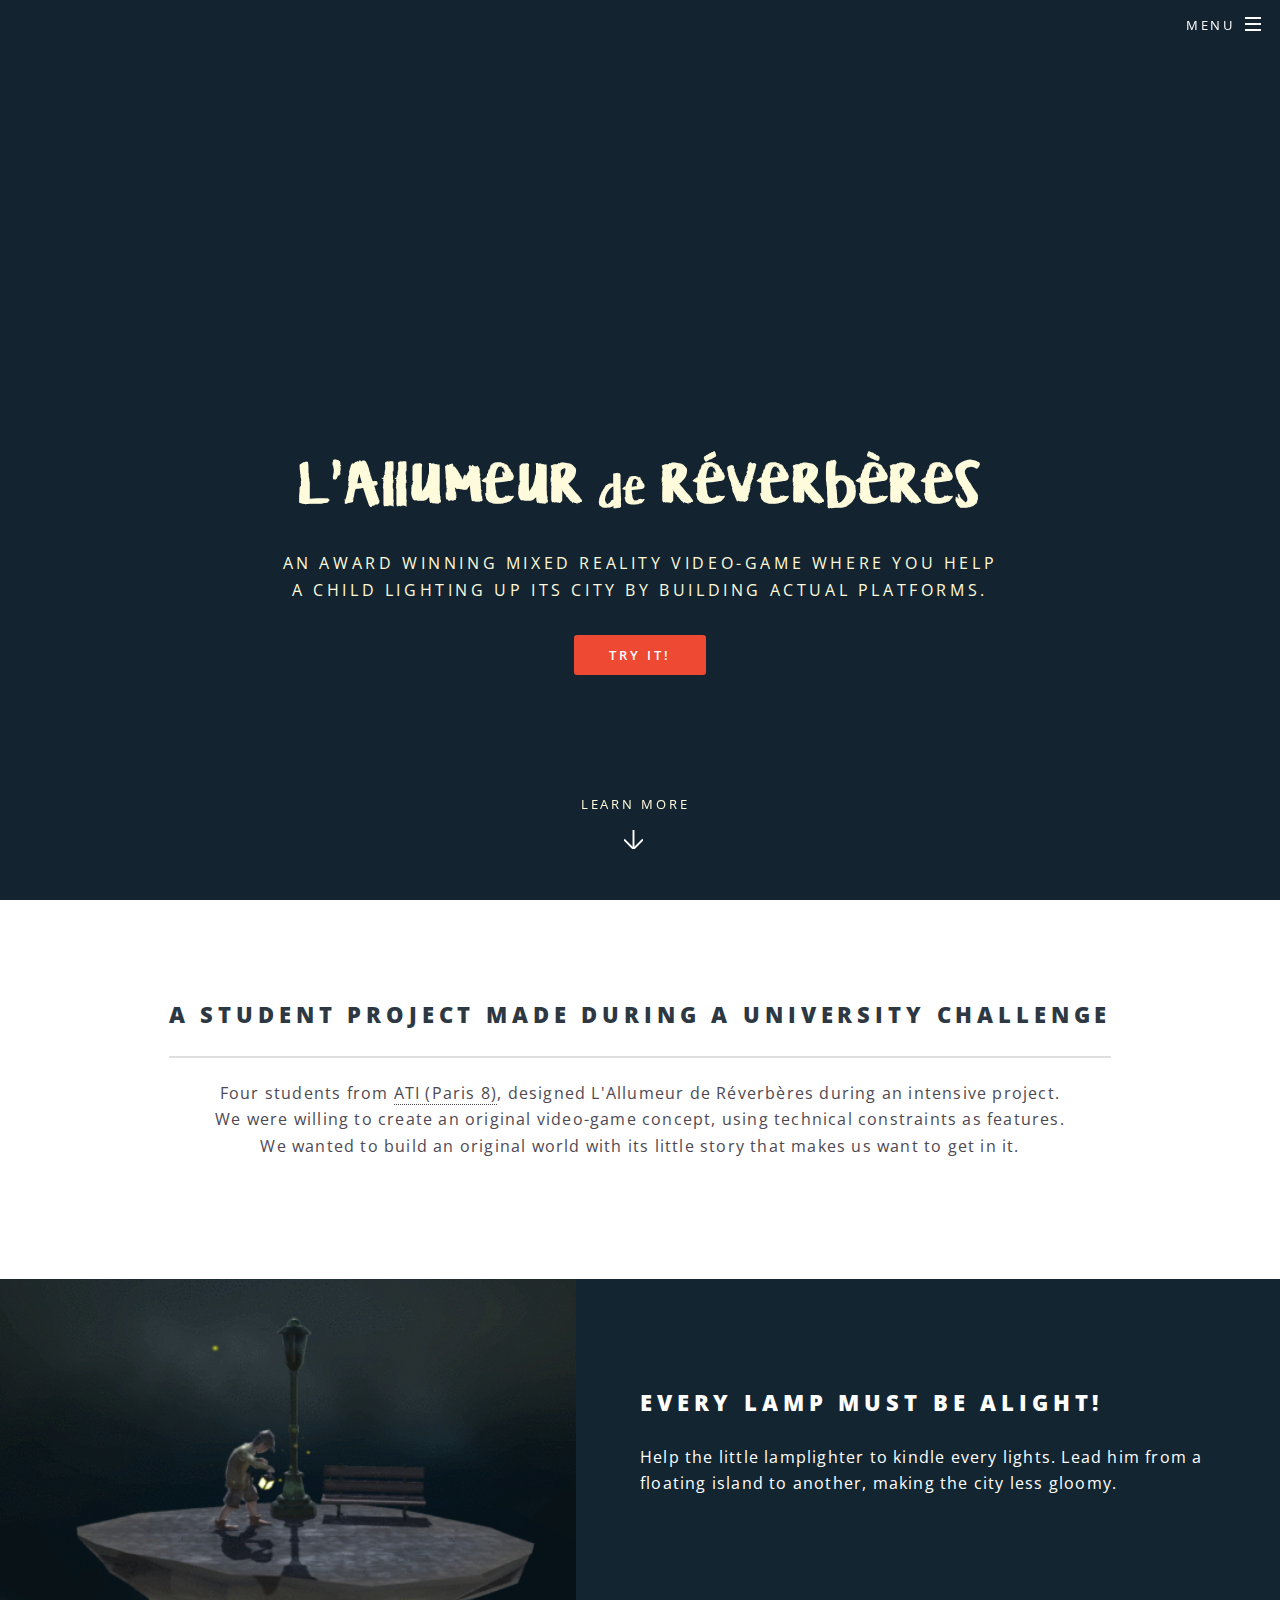
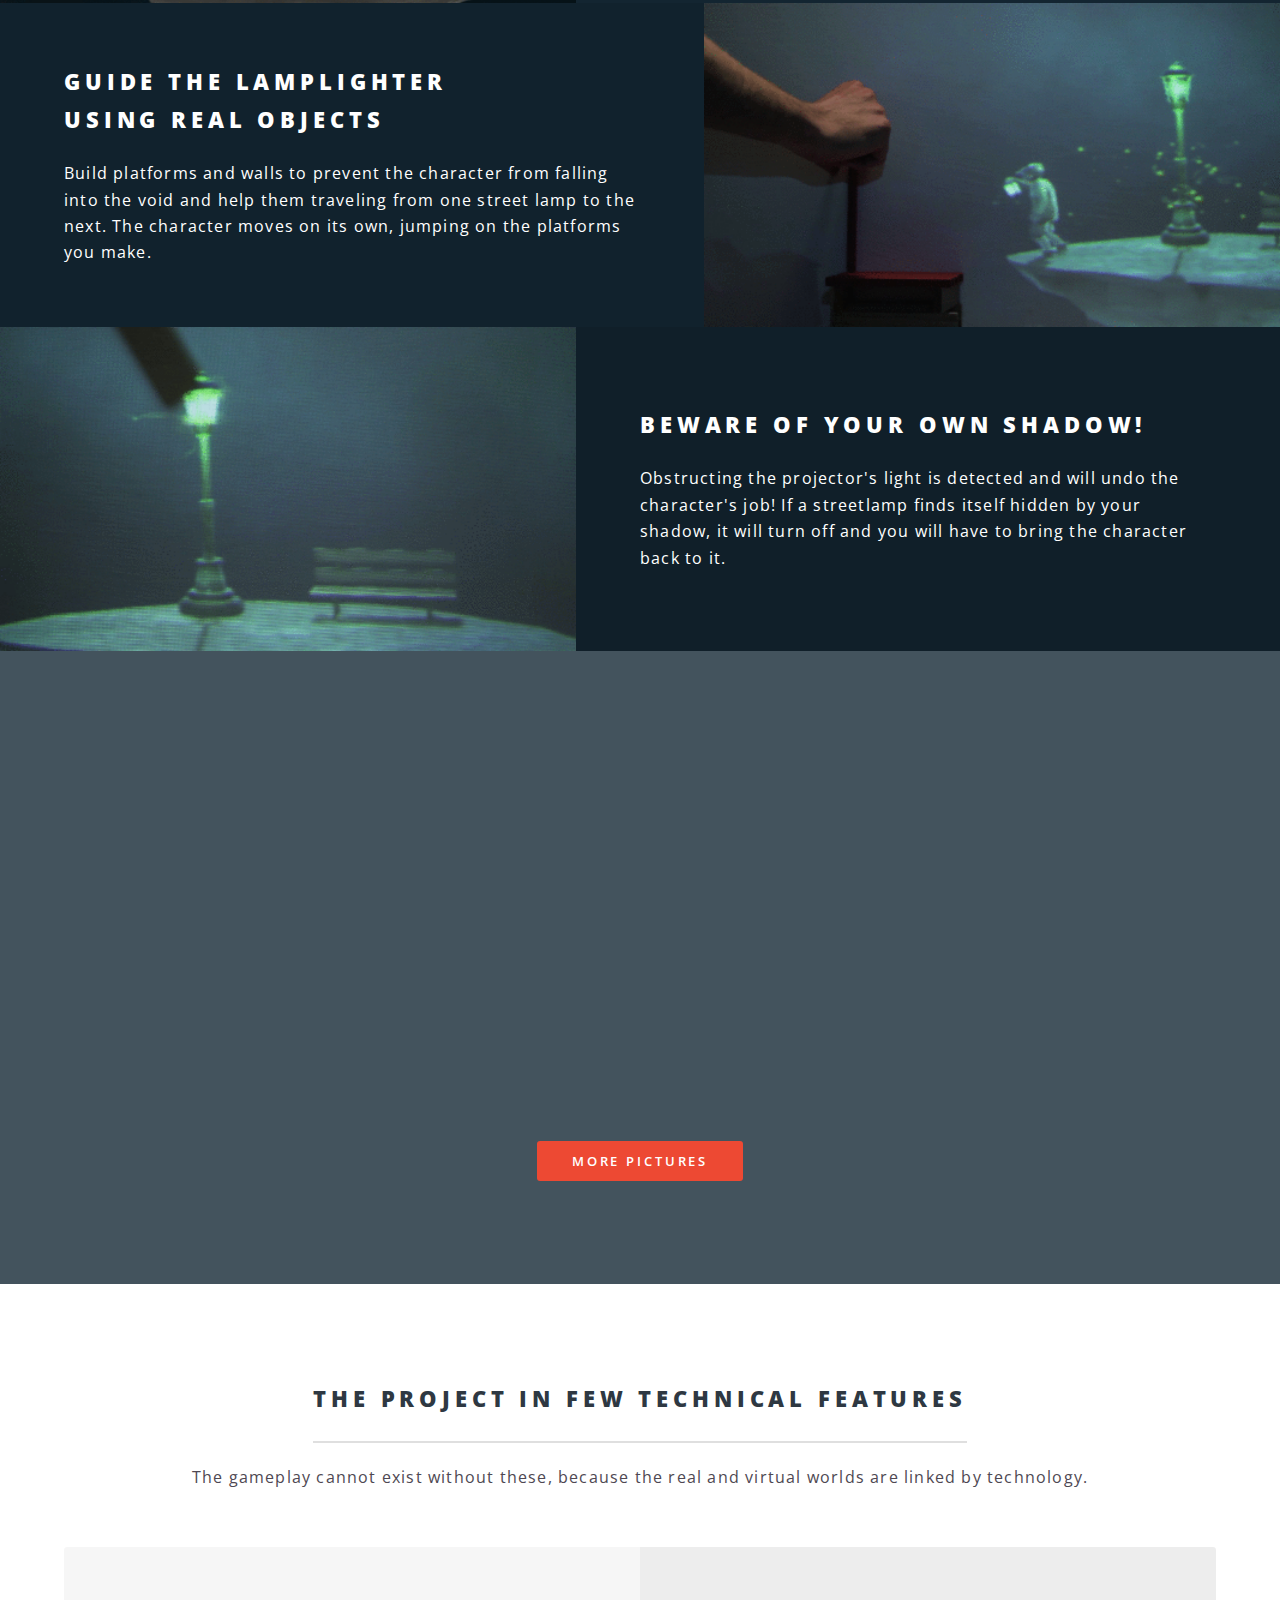
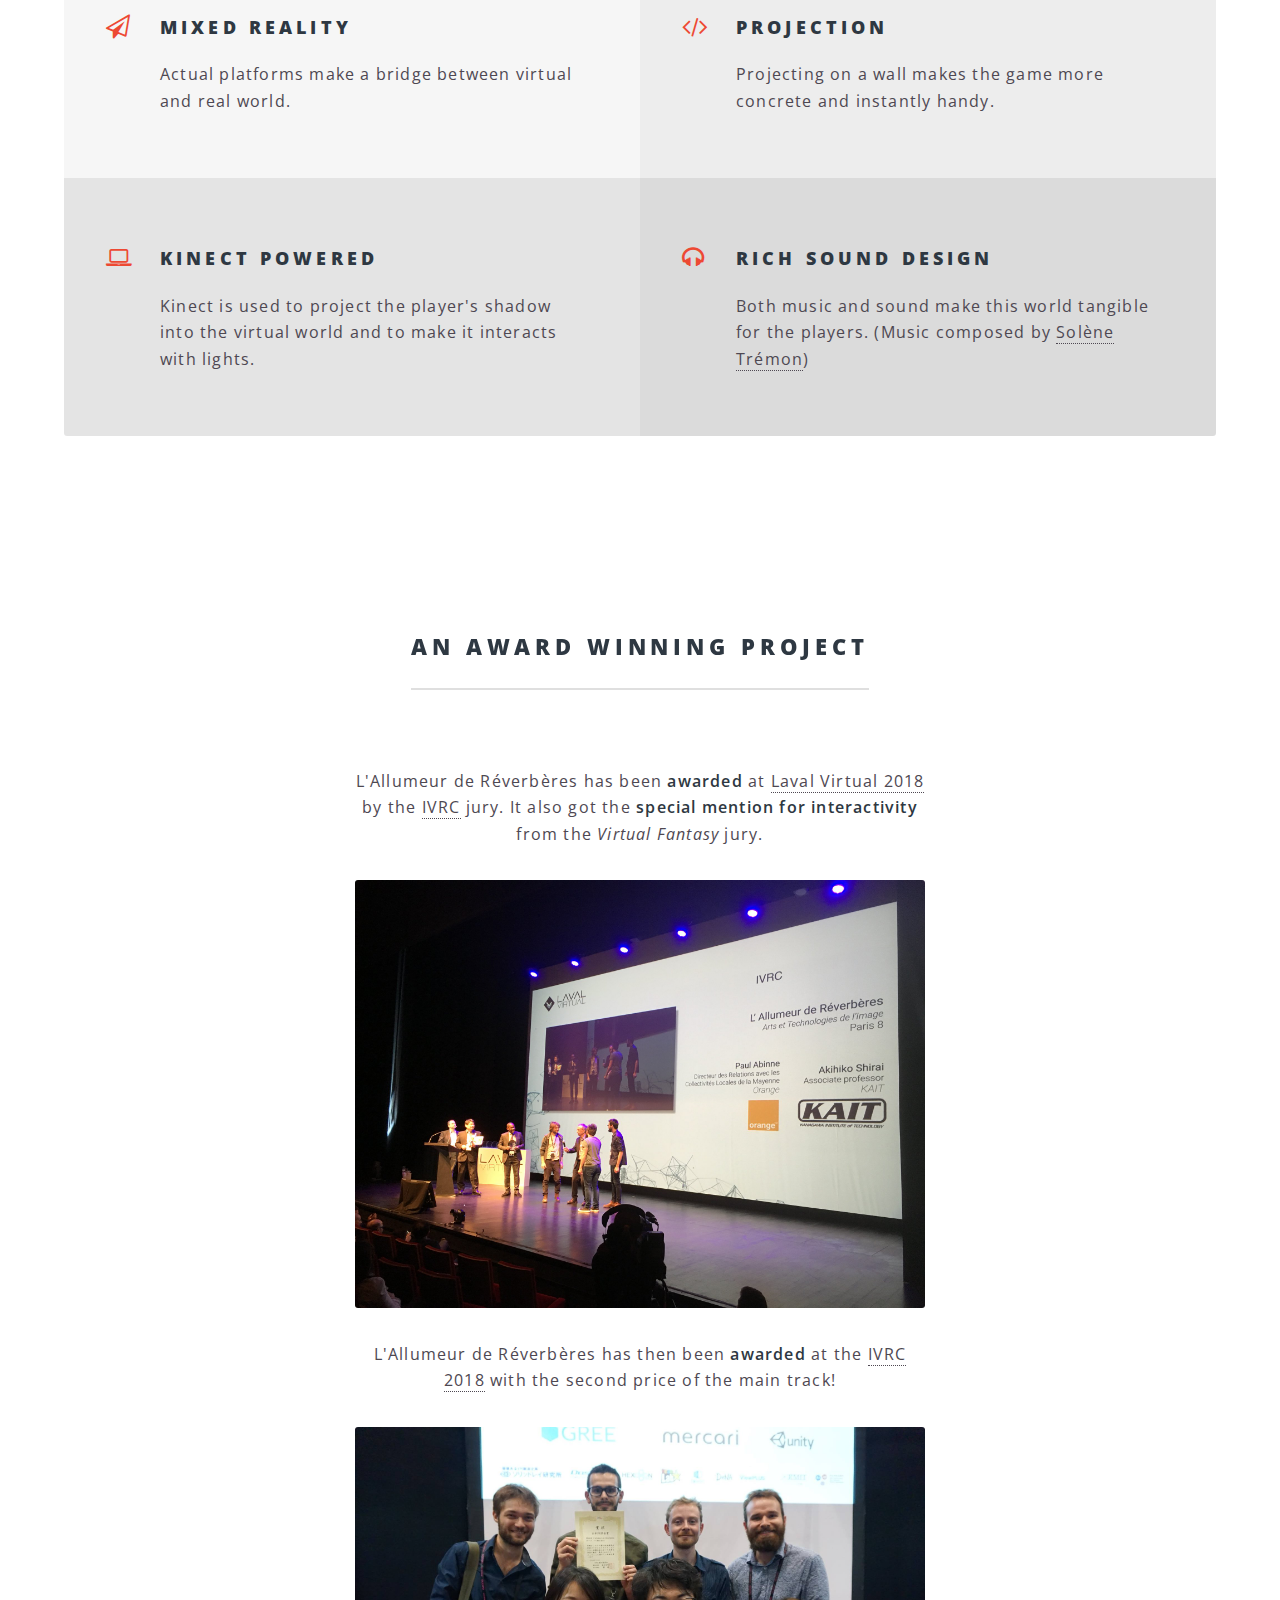
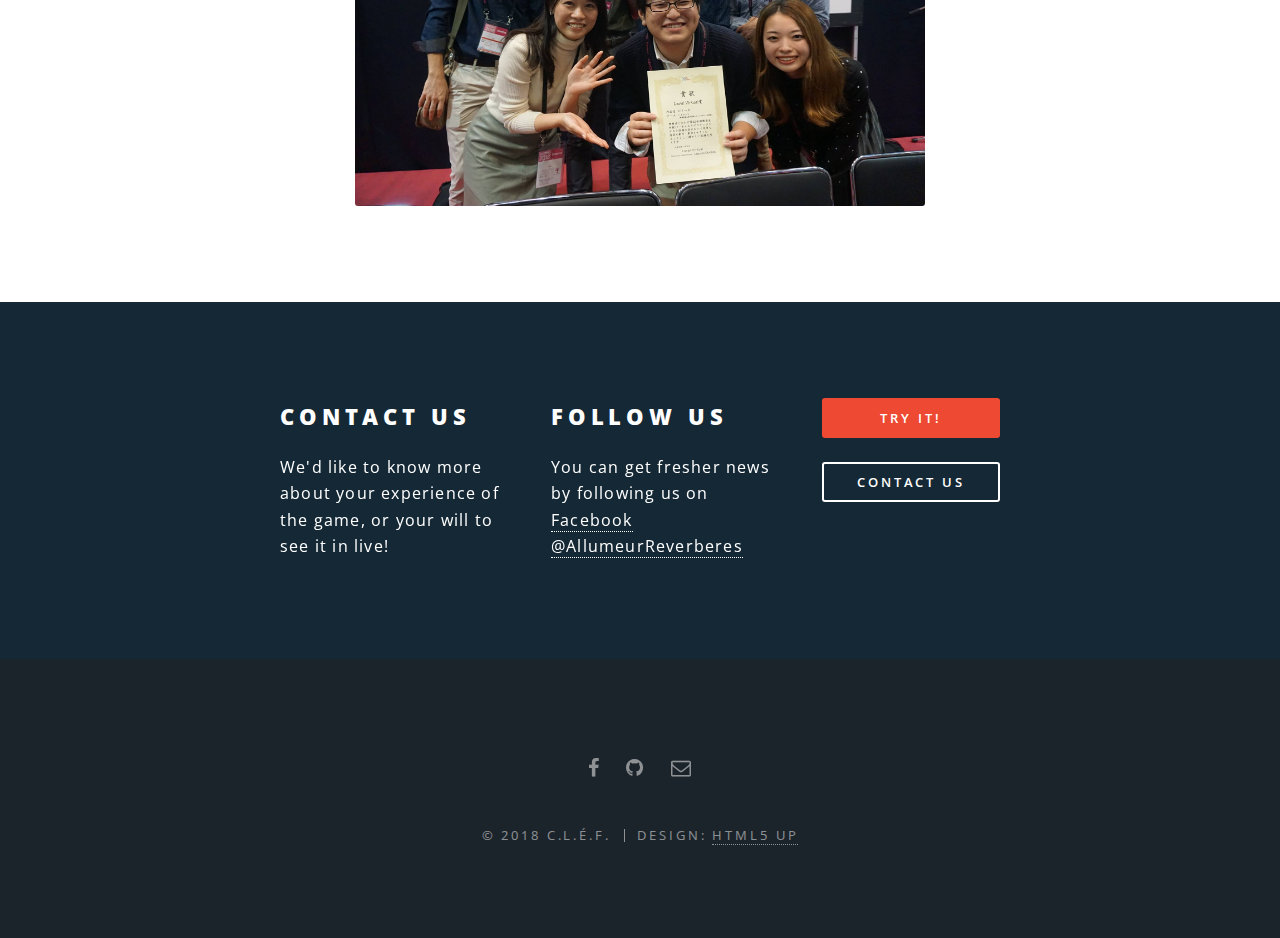
==== commit 86f295af: "end of ivrc" ====
--- a/index.html
+++ b/index.html
@@ -155,13 +155,37 @@
 							<section>
 								<header class="major">
 									<h2>An award winning project</h2>
-									<p>L'Allumeur de Réverbères has been <b>awarded</b> at <a href="https://www.laval-virtual.org/">Laval Virtual 2018</a> by the <a href="http://ivrc.net/2018/">IVRC</a> jury. It also got the <b>special mention for interactivity</b> from the <em>Virtual Fantasy</em> jury.</p>
+									
 								</header>
 								<div class="box alt">
 									<div class="row uniform 50%">
 										<div class="3u"></div>
 										<div class="6u">
-											<a href="images/laval-ivrc.jpg" class="image fit"><img src="images/laval-ivrc.jpg" alt="L'allumeur de réverbères awarded at Laval Virtual" /></a>
+											L'Allumeur de Réverbères has been <b>awarded</b> at <a href="https://www.laval-virtual.org/">Laval Virtual 2018</a> by the <a href="http://ivrc.net/2018/">IVRC</a> jury. It also got the <b>special mention for interactivity</b> from the <em>Virtual Fantasy</em> jury.
+										</div>
+									</div>
+								</div>
+								<div class="box alt">
+									<div class="row uniform 50%">
+										<div class="3u"></div>
+										<div class="6u">
+											<a href="images/laval-ivrc.jpg" class="image fit"><img src="images/laval-ivrc.jpg" alt="L'allumeur de réverbères awarded at Laval Virtual 2018" /></a>
+										</div>
+									</div>
+								</div>
+								<div class="box alt">
+									<div class="row uniform 50%">
+										<div class="3u"></div>
+										<div class="6u">
+											L'Allumeur de Réverbères has then been <b>awarded</b> at the <a href="http://ivrc.net/2018/">IVRC 2018</a> with the second price of the main track!
+										</div>
+									</div>
+								</div>
+								<div class="box alt">
+									<div class="row uniform 50%">
+										<div class="3u"></div>
+										<div class="6u">
+											<a href="images/ivrc2018.jpg" class="image fit"><img src="images/ivrc2018.jpg" alt="L'allumeur de réverbères awarded at IVRC 2018" /></a>
 										</div>
 									</div>
 								</div>
